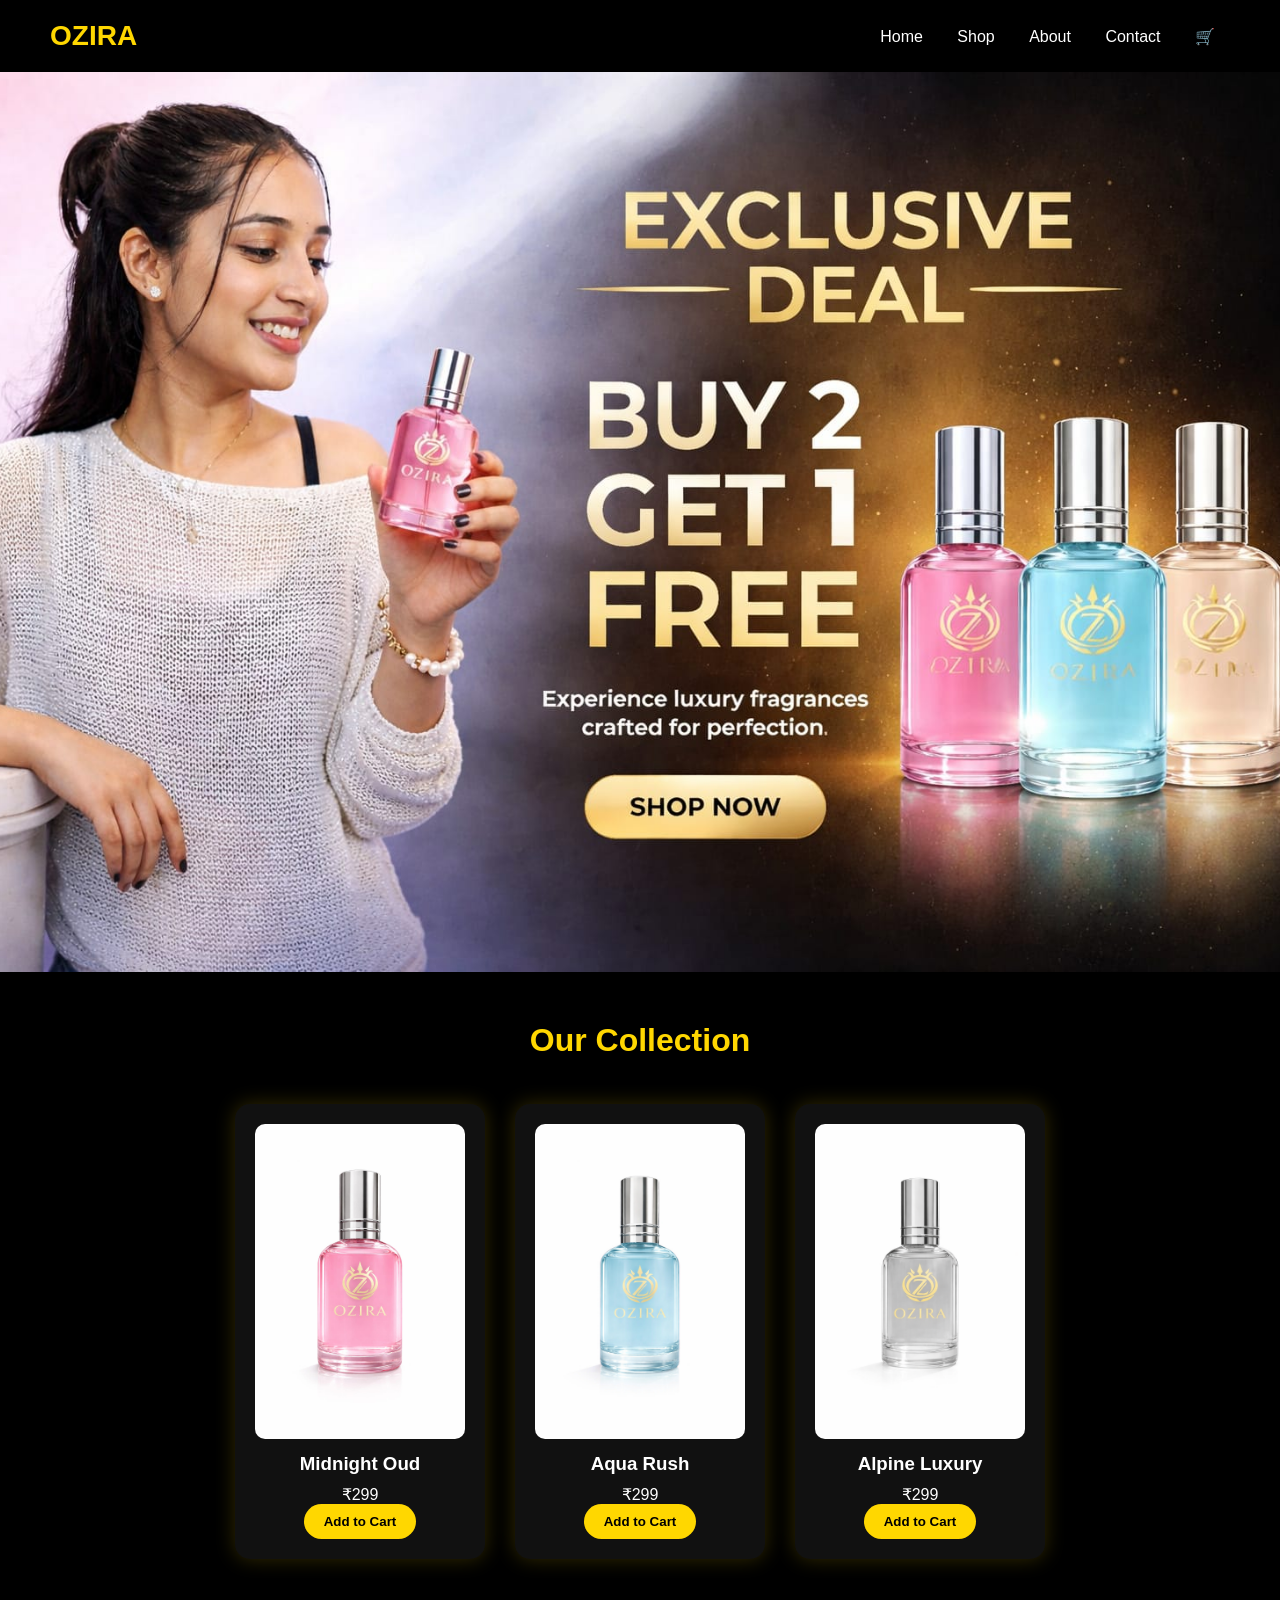
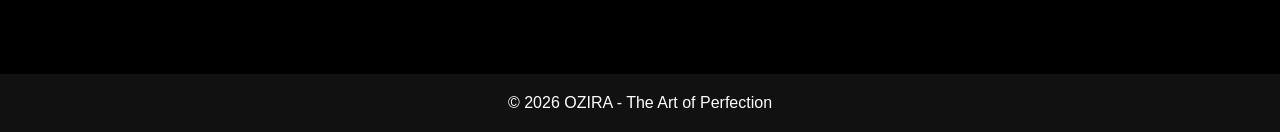
==== index.html @ 5146cfa7 "Update index.html" ====
<!DOCTYPE html><html lang="en">
<head>
<meta charset="UTF-8">
<meta name="viewport" content="width=device-width, initial-scale=1.0">
<title>Ozira - The Art of Perfection</title><style>
*{
  margin:0;
  padding:0;
  box-sizing:border-box;
  font-family: Arial, sans-serif;
}

body{
  background:black;
  color:white;
}

/* NAVBAR */
.nav{
  display:flex;
  justify-content:space-between;
  align-items:center;
  padding:20px 50px;
}

.logo{
  font-size:28px;
  font-weight:bold;
  color:gold;
}

.menu a{
  margin:0 15px;
  text-decoration:none;
  color:white;
}

/* HERO (BANNER IMAGE) */
.hero{
  height:100vh;
  width:100%;
  background:url('hero.jpeg') no-repeat center center/cover;
}

/* PRODUCTS */
.products{
  padding:50px;
  text-align:center;
}

.products h1{
  margin-bottom:30px;
  color:gold;
}

.card{
  background:#111;
  padding:20px;
  border-radius:15px;
  margin:15px;
  display:inline-block;
  width:250px;
  box-shadow:0 0 20px rgba(255,215,0,0.2);
}

.card img{
  width:100%;
  border-radius:10px;
}

.card h3{
  margin:10px 0;
}

.btn{
  background:gold;
  padding:10px 20px;
  border:none;
  border-radius:20px;
  cursor:pointer;
  font-weight:bold;
}

/* FOOTER */
.footer{
  text-align:center;
  padding:20px;
  background:#111;
  margin-top:50px;
}
</style><script>
let cart = JSON.parse(localStorage.getItem("cart")) || [];

function addToCart(name, price){
  cart.push({name, price});
  localStorage.setItem("cart", JSON.stringify(cart));
  alert(name + " added to cart");
}
</script></head><body><!-- NAVBAR --><div class="nav">
  <div class="logo">OZIRA</div>
  <div class="menu">
    <a href="#">Home</a>
    <a href="#">Shop</a>
    <a href="#">About</a>
    <a href="#">Contact</a>
    <a href="cart.html">🛒</a>
  </div>
</div><!-- HERO --><section class="hero"></section><!-- PRODUCTS --><div class="products"><h1>Our Collection</h1><div class="card">
  <img src="pink.jpeg">
  <h3>Midnight Oud</h3>
  <p>₹299</p>
  <button class="btn" onclick="addToCart('Midnight Oud',299)">Add to Cart</button>
</div><div class="card">
  <img src="blue.png">
  <h3>Aqua Rush</h3>
  <p>₹299</p>
  <button class="btn" onclick="addToCart('Aqua Rush',299)">Add to Cart</button>
</div><div class="card">
  <img src="clear.png">
  <h3>Alpine Luxury</h3>
  <p>₹299</p>
  <button class="btn" onclick="addToCart('Alpine Luxury',299)">Add to Cart</button>
</div></div><!-- FOOTER --><div class="footer">
  <p>© 2026 OZIRA - The Art of Perfection</p>
</div></body>
</html>
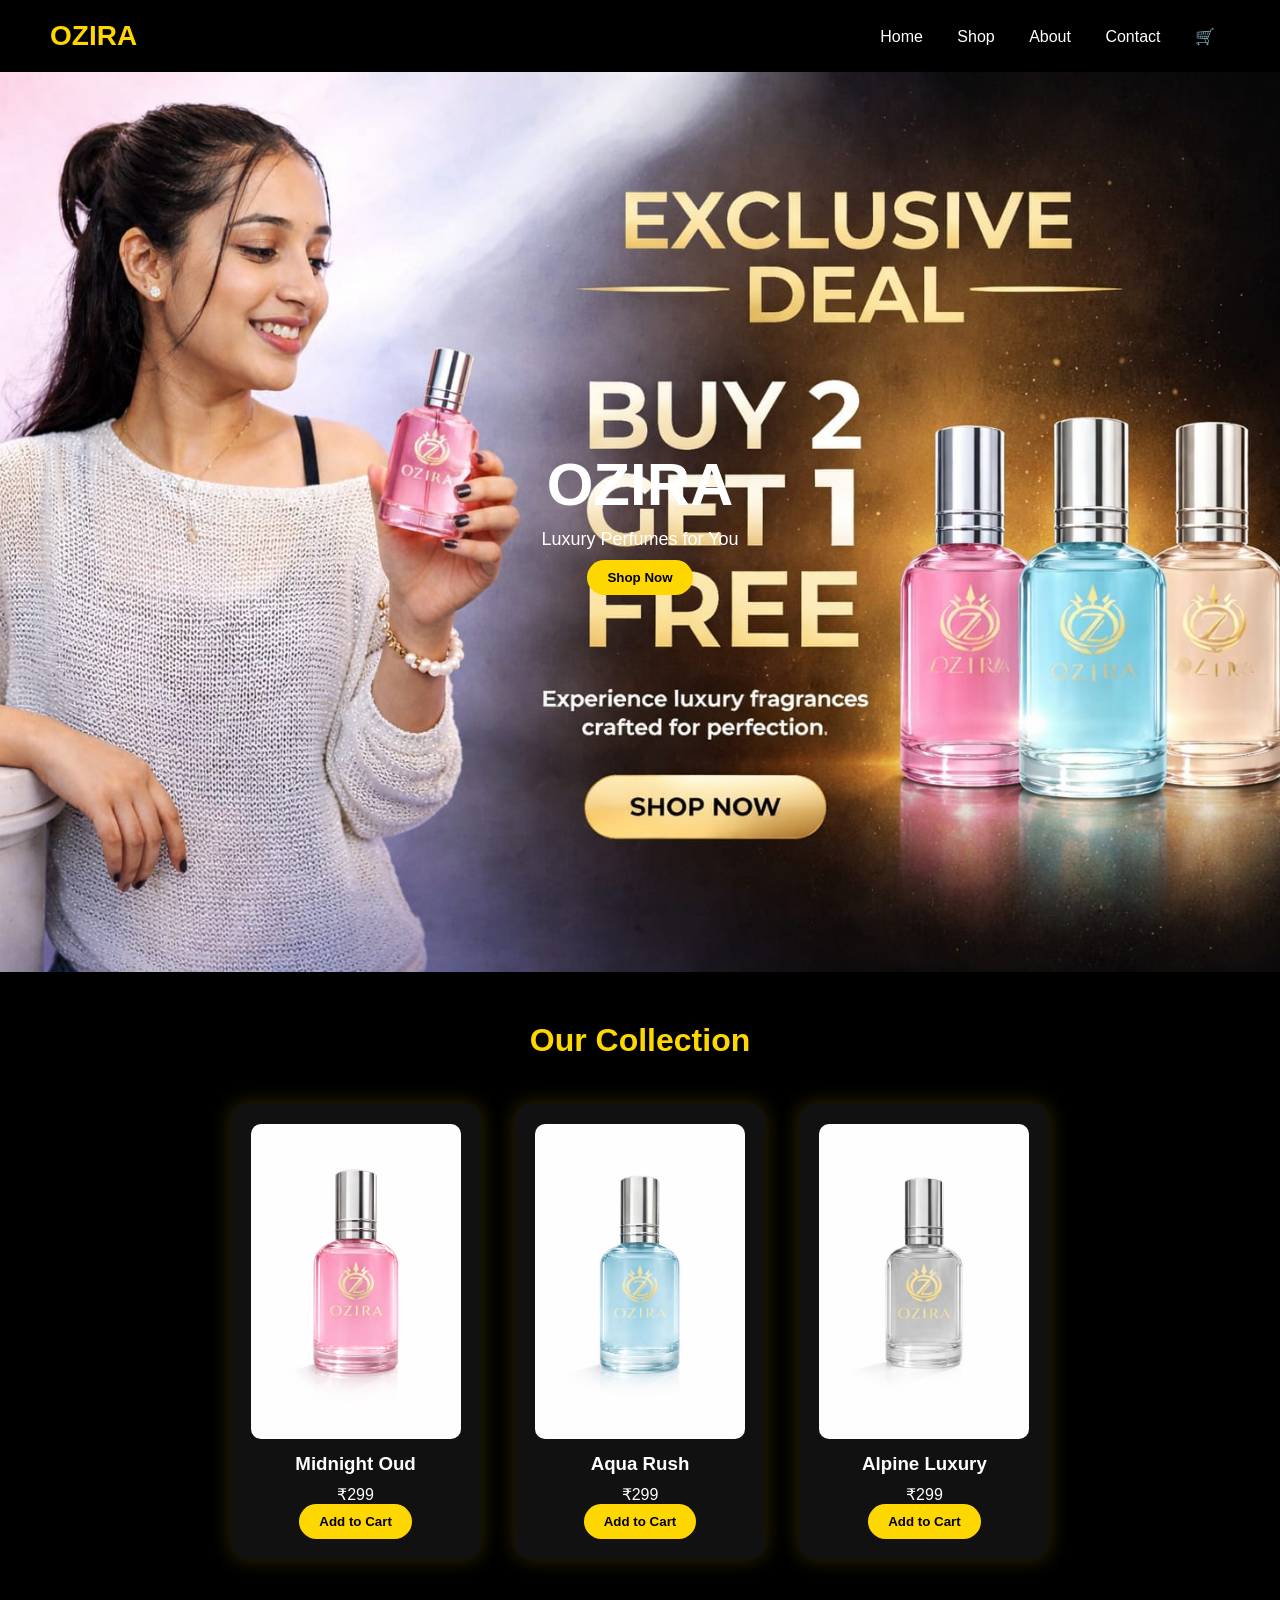
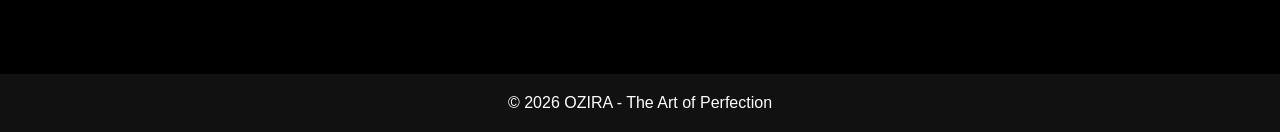
==== commit e50a4100: "Update index.html" ====
--- a/index.html
+++ b/index.html
@@ -1,8 +1,11 @@
-<!DOCTYPE html><html lang="en">
+<!DOCTYPE html>
+<html lang="en">
 <head>
 <meta charset="UTF-8">
 <meta name="viewport" content="width=device-width, initial-scale=1.0">
-<title>Ozira - The Art of Perfection</title><style>
+<title>OZIRA - The Art of Perfection</title>
+
+<style>
 *{
   margin:0;
   padding:0;
@@ -35,11 +38,35 @@
   color:white;
 }
 
-/* HERO (BANNER IMAGE) */
+/* HERO */
 .hero{
   height:100vh;
   width:100%;
-  background:url('hero.jpeg') no-repeat center center/cover;
+  background-image:url('hero.jpeg'); /* IMPORTANT */
+  background-size:cover;
+  background-position:center;
+  display:flex;
+  justify-content:center;
+  align-items:center;
+  text-align:center;
+}
+
+.hero-text h1{
+  font-size:60px;
+}
+
+.hero-text p{
+  margin:10px 0;
+  font-size:18px;
+}
+
+.btn{
+  background:gold;
+  padding:10px 20px;
+  border:none;
+  border-radius:20px;
+  cursor:pointer;
+  font-weight:bold;
 }
 
 /* PRODUCTS */
@@ -72,15 +99,6 @@
   margin:10px 0;
 }
 
-.btn{
-  background:gold;
-  padding:10px 20px;
-  border:none;
-  border-radius:20px;
-  cursor:pointer;
-  font-weight:bold;
-}
-
 /* FOOTER */
 .footer{
   text-align:center;
@@ -88,7 +106,9 @@
   background:#111;
   margin-top:50px;
 }
-</style><script>
+</style>
+
+<script>
 let cart = JSON.parse(localStorage.getItem("cart")) || [];
 
 function addToCart(name, price){
@@ -96,7 +116,14 @@
   localStorage.setItem("cart", JSON.stringify(cart));
   alert(name + " added to cart");
 }
-</script></head><body><!-- NAVBAR --><div class="nav">
+</script>
+
+</head>
+
+<body>
+
+<!-- NAVBAR -->
+<div class="nav">
   <div class="logo">OZIRA</div>
   <div class="menu">
     <a href="#">Home</a>
@@ -105,22 +132,48 @@
     <a href="#">Contact</a>
     <a href="cart.html">🛒</a>
   </div>
-</div><!-- HERO --><section class="hero"></section><!-- PRODUCTS --><div class="products"><h1>Our Collection</h1><div class="card">
-  <img src="pink.jpeg">
-  <h3>Midnight Oud</h3>
-  <p>₹299</p>
-  <button class="btn" onclick="addToCart('Midnight Oud',299)">Add to Cart</button>
-</div><div class="card">
-  <img src="blue.png">
-  <h3>Aqua Rush</h3>
-  <p>₹299</p>
-  <button class="btn" onclick="addToCart('Aqua Rush',299)">Add to Cart</button>
-</div><div class="card">
-  <img src="clear.png">
-  <h3>Alpine Luxury</h3>
-  <p>₹299</p>
-  <button class="btn" onclick="addToCart('Alpine Luxury',299)">Add to Cart</button>
-</div></div><!-- FOOTER --><div class="footer">
+</div>
+
+<!-- HERO -->
+<section class="hero">
+  <div class="hero-text">
+    <h1>OZIRA</h1>
+    <p>Luxury Perfumes for You</p>
+    <button class="btn">Shop Now</button>
+  </div>
+</section>
+
+<!-- PRODUCTS -->
+<div class="products">
+  <h1>Our Collection</h1>
+
+  <div class="card">
+    <img src="pink.jpeg">
+    <h3>Midnight Oud</h3>
+    <p>₹299</p>
+    <button class="btn" onclick="addToCart('Midnight Oud',299)">Add to Cart</button>
+  </div>
+
+  <div class="card">
+    <img src="blue.png">
+    <h3>Aqua Rush</h3>
+    <p>₹299</p>
+    <button class="btn" onclick="addToCart('Aqua Rush',299)">Add to Cart</button>
+  </div>
+
+  <div class="card">
+    <img src="clear.png">
+    <h3>Alpine Luxury</h3>
+    <p>₹299</p>
+    <button class="btn" onclick="addToCart('Alpine Luxury',299)">Add to Cart</button>
+  </div>
+
+</div>
+
+<!-- FOOTER -->
+<div class="footer">
   <p>© 2026 OZIRA - The Art of Perfection</p>
-</div></body>
+</div>
+
+</body>
 </html>
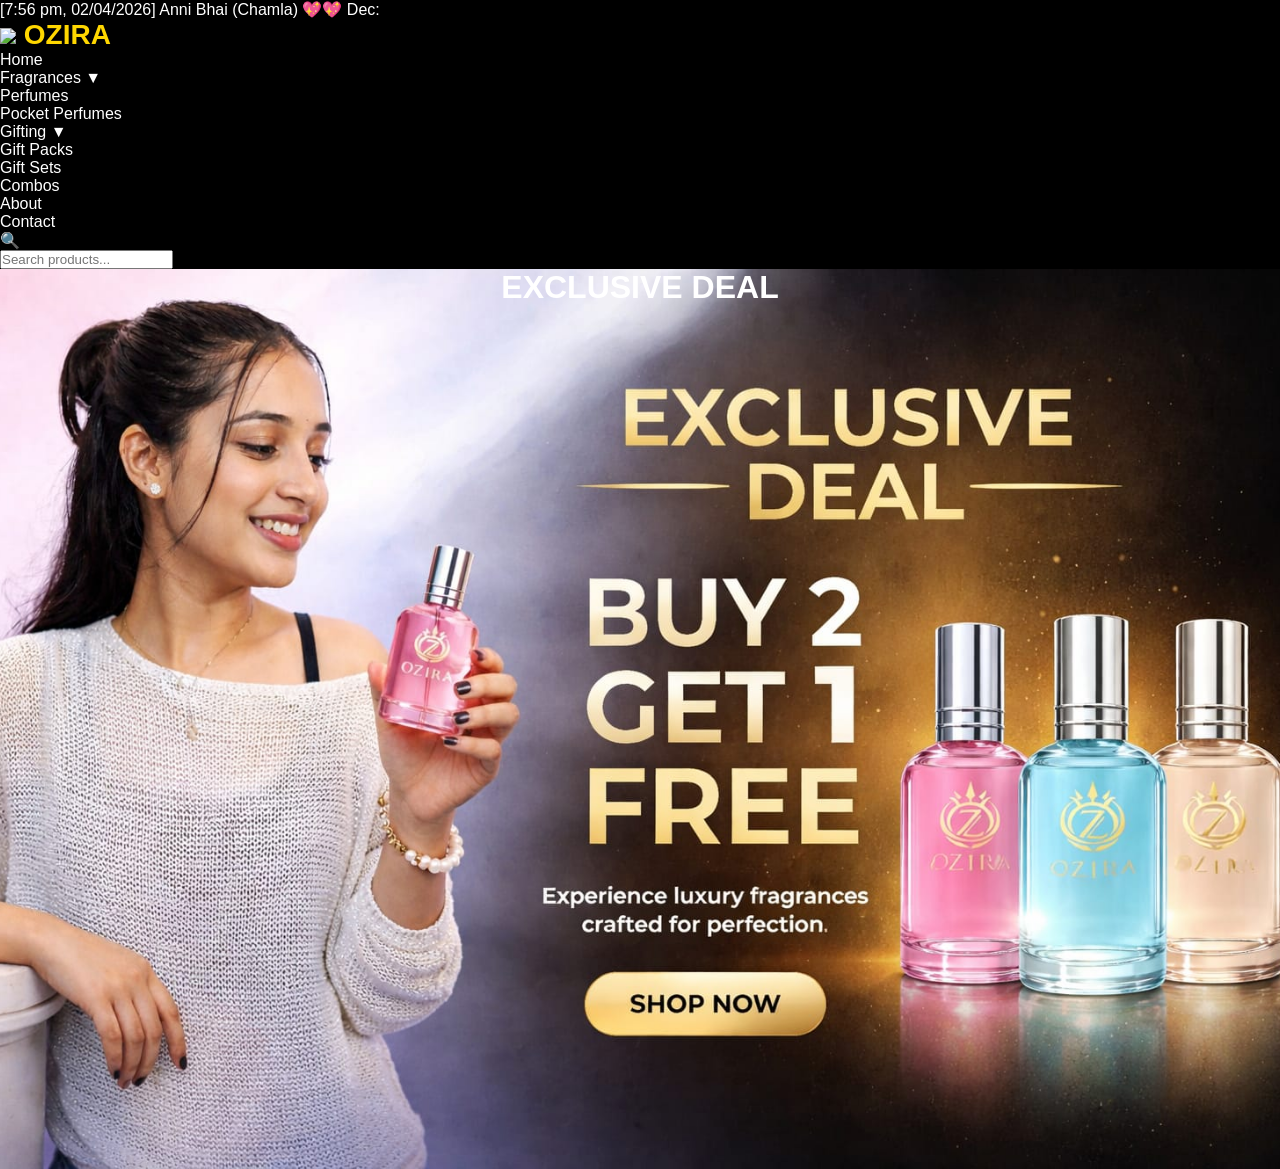
==== commit ba08600c: "Update index.html" ====
--- a/index.html
+++ b/index.html
@@ -1,4 +1,4 @@
-<!DOCTYPE html>
+[7:56 pm, 02/04/2026] Anni Bhai (Chamla) 💖💖 Dec: <!DOCTYPE html>
 <html lang="en">
 <head>
 <meta charset="UTF-8">
@@ -47,133 +47,198 @@
   background-position:center;
   display:flex;
   justify-content:center;
-  align-items:center;
+  al…
+[8:06 pm, 02/04/2026] Anni Bhai (Chamla) 💖💖 Dec: <!DOCTYPE html>
+<html lang="en">
+<head>
+<meta charset="UTF-8">
+<meta name="viewport" content="width=device-width, initial-scale=1.0">
+<title>OZIRA - Luxury Perfumes</title>
+
+<style>
+*{
+  margin:0;
+  padding:0;
+  box-sizing:border-box;
+  font-family: Arial, sans-serif;
+}
+
+body{
+  background:#0b0b0b;
+  color:white;
+}
+
+/* NAVBAR */
+.navbar{
+  display:flex;
+  justify-content:space-between;
+  align-items:center;
+  padding:20px 60px;
+  background:linear-gradient(to right,#0b0b0b,#1c2b2b);
+  position:sticky;
+  top:0;
+  z-index:1000;
+}
+
+/* LOGO */
+.logo{
+  display:flex;
+  align-items:center;
+  gap:10px;
+  font-size:26px;
+  font-weight:bold;
+  color:gold;
+}
+
+.logo img{
+  width:35px;
+}
+
+/* MENU */
+.menu{
+  display:flex;
+  gap:30px;
+  align-items:center;
+}
+
+.menu-item{
+  position:relative;
+  cursor:pointer;
+}
+
+/* DROPDOWN */
+.dropdown{
+  position:absolute;
+  top:30px;
+  left:0;
+  background:white;
+  color:black;
+  width:200px;
+  display:none;
+  border-radius:8px;
+  overflow:hidden;
+}
+
+.dropdown div{
+  padding:12px;
+  cursor:pointer;
+}
+
+.dropdown div:hover{
+  background:#eee;
+}
+
+.menu-item:hover .dropdown{
+  display:block;
+}
+
+/* SEARCH ICON */
+.search{
+  cursor:pointer;
+  font-size:20px;
+}
+
+/* SEARCH POPUP */
+.search-box{
+  position:fixed;
+  top:0;
+  left:0;
+  width:100%;
+  height:100%;
+  background:rgba(0,0,0,0.8);
+  display:none;
+  justify-content:center;
+  align-items:center;
+}
+
+.search-box input{
+  width:60%;
+  padding:15px;
+  font-size:18px;
+  border-radius:30px;
+  border:none;
+  outline:none;
+}
+
+/* HERO */
+.hero{
+  height:90vh;
+  background:url('hero.jpeg') no-repeat center/cover;
+  display:flex;
+  align-items:center;
+  justify-content:center;
   text-align:center;
 }
 
-.hero-text h1{
+.hero h1{
   font-size:60px;
-}
-
-.hero-text p{
-  margin:10px 0;
-  font-size:18px;
-}
-
-.btn{
-  background:gold;
-  padding:10px 20px;
-  border:none;
-  border-radius:20px;
-  cursor:pointer;
-  font-weight:bold;
-}
-
-/* PRODUCTS */
-.products{
-  padding:50px;
-  text-align:center;
-}
-
-.products h1{
-  margin-bottom:30px;
   color:gold;
 }
 
-.card{
-  background:#111;
-  padding:20px;
-  border-radius:15px;
-  margin:15px;
-  display:inline-block;
-  width:250px;
-  box-shadow:0 0 20px rgba(255,215,0,0.2);
-}
-
-.card img{
-  width:100%;
-  border-radius:10px;
-}
-
-.card h3{
-  margin:10px 0;
-}
-
-/* FOOTER */
-.footer{
-  text-align:center;
-  padding:20px;
-  background:#111;
-  margin-top:50px;
-}
 </style>
-
-<script>
-let cart = JSON.parse(localStorage.getItem("cart")) || [];
-
-function addToCart(name, price){
-  cart.push({name, price});
-  localStorage.setItem("cart", JSON.stringify(cart));
-  alert(name + " added to cart");
-}
-</script>
-
 </head>
 
 <body>
 
 <!-- NAVBAR -->
-<div class="nav">
-  <div class="logo">OZIRA</div>
+<div class="navbar">
+
+  <!-- LOGO -->
+  <div class="logo">
+    <img src="logo.png"> 
+    OZIRA
+  </div>
+
+  <!-- MENU -->
   <div class="menu">
-    <a href="#">Home</a>
-    <a href="#">Shop</a>
-    <a href="#">About</a>
-    <a href="#">Contact</a>
-    <a href="cart.html">🛒</a>
+
+    <div class="menu-item">Home</div>
+
+    <!-- FRAGRANCES -->
+    <div class="menu-item">Fragrances ▼
+      <div class="dropdown">
+        <div>Perfumes</div>
+        <div>Pocket Perfumes</div>
+      </div>
+    </div>
+
+    <!-- GIFTING -->
+    <div class="menu-item">Gifting ▼
+      <div class="dropdown">
+        <div>Gift Packs</div>
+        <div>Gift Sets</div>
+        <div>Combos</div>
+      </div>
+    </div>
+
+    <div class="menu-item">About</div>
+    <div class="menu-item">Contact</div>
+
+    <!-- SEARCH -->
+    <div class="search" onclick="openSearch()">🔍</div>
+
   </div>
 </div>
 
+<!-- SEARCH POPUP -->
+<div class="search-box" id="searchBox">
+  <input type="text" placeholder="Search products...">
+</div>
+
 <!-- HERO -->
-<section class="hero">
-  <div class="hero-text">
-    <h1>OZIRA</h1>
-    <p>Luxury Perfumes for You</p>
-    <button class="btn">Shop Now</button>
-  </div>
-</section>
-
-<!-- PRODUCTS -->
-<div class="products">
-  <h1>Our Collection</h1>
-
-  <div class="card">
-    <img src="pink.jpeg">
-    <h3>Midnight Oud</h3>
-    <p>₹299</p>
-    <button class="btn" onclick="addToCart('Midnight Oud',299)">Add to Cart</button>
-  </div>
-
-  <div class="card">
-    <img src="blue.png">
-    <h3>Aqua Rush</h3>
-    <p>₹299</p>
-    <button class="btn" onclick="addToCart('Aqua Rush',299)">Add to Cart</button>
-  </div>
-
-  <div class="card">
-    <img src="clear.png">
-    <h3>Alpine Luxury</h3>
-    <p>₹299</p>
-    <button class="btn" onclick="addToCart('Alpine Luxury',299)">Add to Cart</button>
-  </div>
-
+<div class="hero">
+  <h1>EXCLUSIVE DEAL</h1>
 </div>
 
-<!-- FOOTER -->
-<div class="footer">
-  <p>© 2026 OZIRA - The Art of Perfection</p>
-</div>
+<script>
+function openSearch(){
+  document.getElementById("searchBox").style.display="flex";
+}
+
+document.getElementById("searchBox").onclick = function(){
+  this.style.display="none";
+}
+</script>
 
 </body>
 </html>
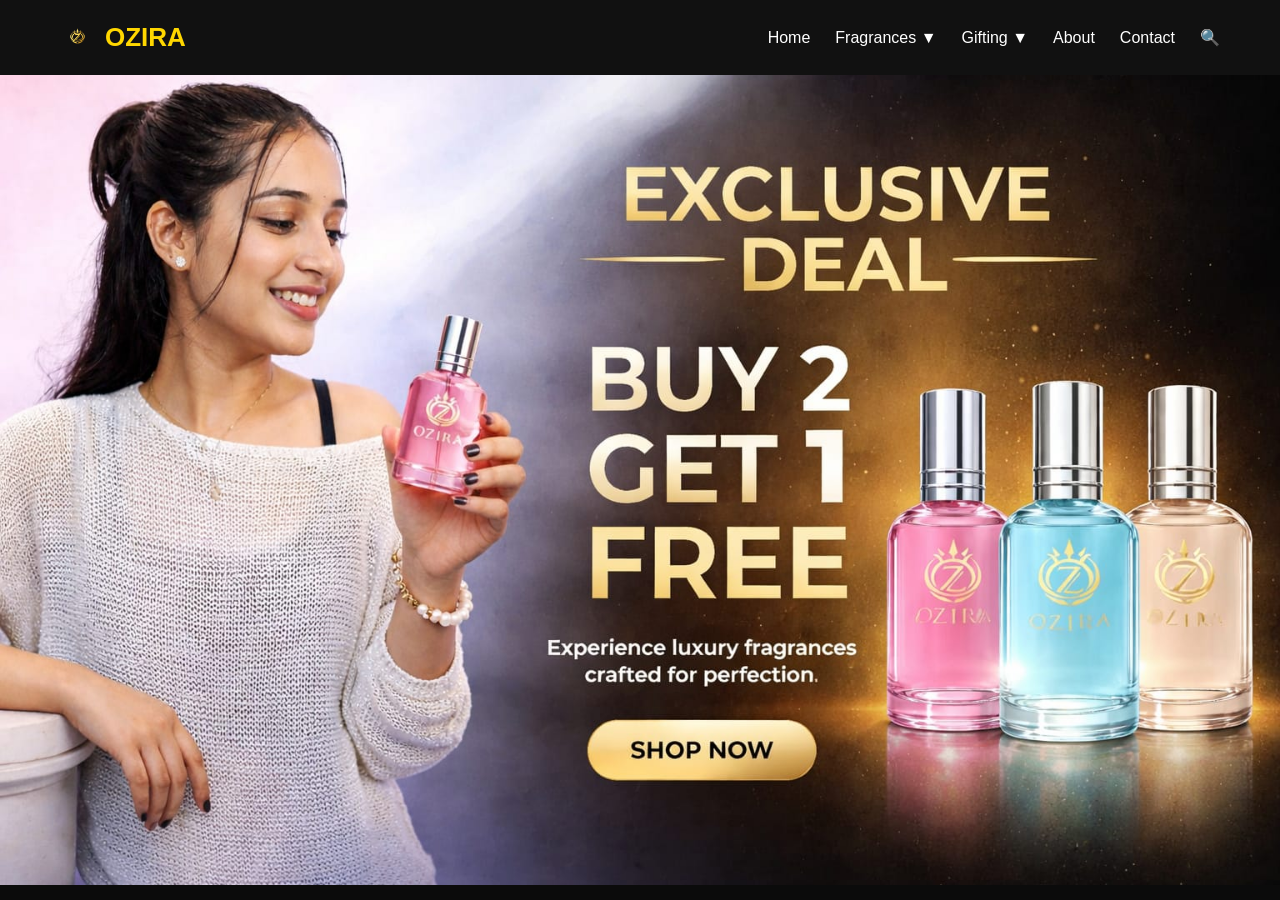
==== commit 01eed90c: "Refactor index.html for improved structure and style" ====
--- a/index.html
+++ b/index.html
@@ -1,66 +1,16 @@
-[7:56 pm, 02/04/2026] Anni Bhai (Chamla) 💖💖 Dec: <!DOCTYPE html>
+<!DOCTYPE html>
 <html lang="en">
 <head>
 <meta charset="UTF-8">
 <meta name="viewport" content="width=device-width, initial-scale=1.0">
-<title>OZIRA - The Art of Perfection</title>
+<title>OZIRA</title>
 
 <style>
 *{
   margin:0;
   padding:0;
   box-sizing:border-box;
-  font-family: Arial, sans-serif;
-}
-
-body{
-  background:black;
-  color:white;
-}
-
-/* NAVBAR */
-.nav{
-  display:flex;
-  justify-content:space-between;
-  align-items:center;
-  padding:20px 50px;
-}
-
-.logo{
-  font-size:28px;
-  font-weight:bold;
-  color:gold;
-}
-
-.menu a{
-  margin:0 15px;
-  text-decoration:none;
-  color:white;
-}
-
-/* HERO */
-.hero{
-  height:100vh;
-  width:100%;
-  background-image:url('hero.jpeg'); /* IMPORTANT */
-  background-size:cover;
-  background-position:center;
-  display:flex;
-  justify-content:center;
-  al…
-[8:06 pm, 02/04/2026] Anni Bhai (Chamla) 💖💖 Dec: <!DOCTYPE html>
-<html lang="en">
-<head>
-<meta charset="UTF-8">
-<meta name="viewport" content="width=device-width, initial-scale=1.0">
-<title>OZIRA - Luxury Perfumes</title>
-
-<style>
-*{
-  margin:0;
-  padding:0;
-  box-sizing:border-box;
-  font-family: Arial, sans-serif;
+  font-family: Arial;
 }
 
 body{
@@ -74,10 +24,7 @@
   justify-content:space-between;
   align-items:center;
   padding:20px 60px;
-  background:linear-gradient(to right,#0b0b0b,#1c2b2b);
-  position:sticky;
-  top:0;
-  z-index:1000;
+  background:#111;
 }
 
 /* LOGO */
@@ -85,9 +32,9 @@
   display:flex;
   align-items:center;
   gap:10px;
+  color:gold;
   font-size:26px;
   font-weight:bold;
-  color:gold;
 }
 
 .logo img{
@@ -97,7 +44,7 @@
 /* MENU */
 .menu{
   display:flex;
-  gap:30px;
+  gap:25px;
   align-items:center;
 }
 
@@ -115,13 +62,10 @@
   color:black;
   width:200px;
   display:none;
-  border-radius:8px;
-  overflow:hidden;
 }
 
 .dropdown div{
   padding:12px;
-  cursor:pointer;
 }
 
 .dropdown div:hover{
@@ -132,19 +76,18 @@
   display:block;
 }
 
-/* SEARCH ICON */
+/* SEARCH */
 .search{
   cursor:pointer;
-  font-size:20px;
 }
 
 /* SEARCH POPUP */
 .search-box{
   position:fixed;
+  width:100%;
+  height:100%;
   top:0;
   left:0;
-  width:100%;
-  height:100%;
   background:rgba(0,0,0,0.8);
   display:none;
   justify-content:center;
@@ -157,25 +100,15 @@
   font-size:18px;
   border-radius:30px;
   border:none;
-  outline:none;
 }
 
 /* HERO */
 .hero{
   height:90vh;
   background:url('hero.jpeg') no-repeat center/cover;
-  display:flex;
-  align-items:center;
-  justify-content:center;
-  text-align:center;
 }
+</style>
 
-.hero h1{
-  font-size:60px;
-  color:gold;
-}
-
-</style>
 </head>
 
 <body>
@@ -185,7 +118,7 @@
 
   <!-- LOGO -->
   <div class="logo">
-    <img src="logo.png"> 
+    <img src="logo.png">
     OZIRA
   </div>
 
@@ -194,7 +127,7 @@
 
     <div class="menu-item">Home</div>
 
-    <!-- FRAGRANCES -->
+    <!-- FRAGRANCE -->
     <div class="menu-item">Fragrances ▼
       <div class="dropdown">
         <div>Perfumes</div>
@@ -202,7 +135,7 @@
       </div>
     </div>
 
-    <!-- GIFTING -->
+    <!-- GIFT -->
     <div class="menu-item">Gifting ▼
       <div class="dropdown">
         <div>Gift Packs</div>
@@ -214,28 +147,25 @@
     <div class="menu-item">About</div>
     <div class="menu-item">Contact</div>
 
-    <!-- SEARCH -->
     <div class="search" onclick="openSearch()">🔍</div>
 
   </div>
 </div>
 
-<!-- SEARCH POPUP -->
+<!-- SEARCH BOX -->
 <div class="search-box" id="searchBox">
   <input type="text" placeholder="Search products...">
 </div>
 
 <!-- HERO -->
-<div class="hero">
-  <h1>EXCLUSIVE DEAL</h1>
-</div>
+<div class="hero"></div>
 
 <script>
 function openSearch(){
   document.getElementById("searchBox").style.display="flex";
 }
 
-document.getElementById("searchBox").onclick = function(){
+document.getElementById("searchBox").onclick=function(){
   this.style.display="none";
 }
 </script>
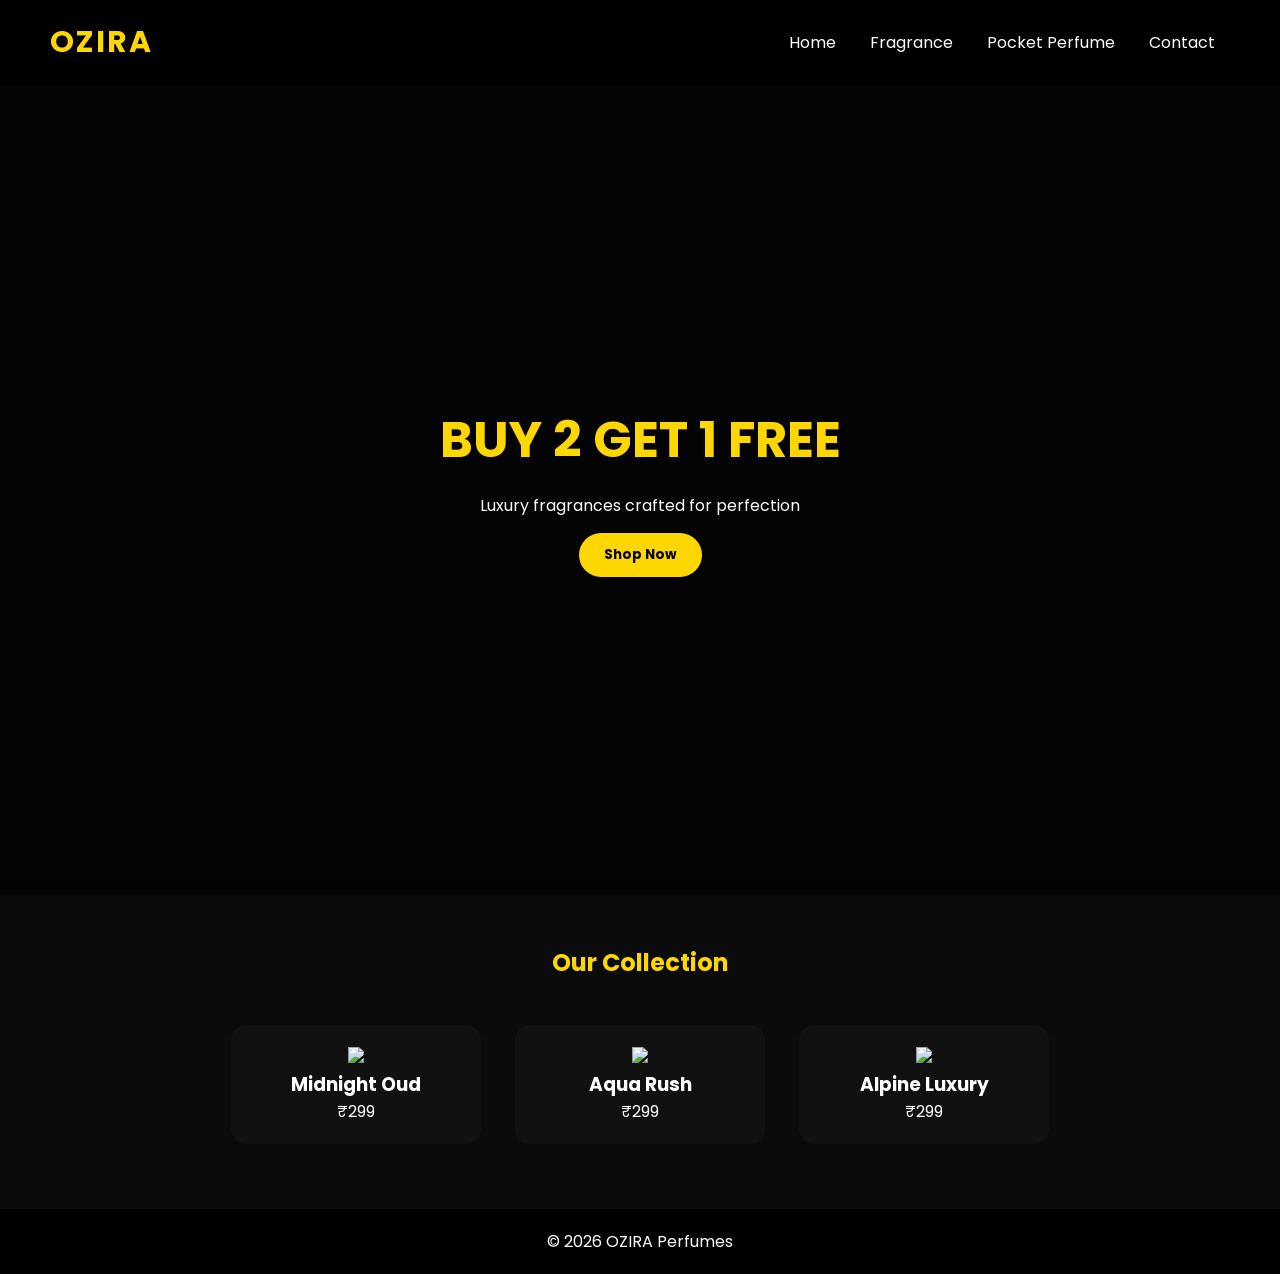
==== commit 705b98d3: "Update index.html" ====
--- a/index.html
+++ b/index.html
@@ -3,172 +3,141 @@
 <head>
 <meta charset="UTF-8">
 <meta name="viewport" content="width=device-width, initial-scale=1.0">
-<title>OZIRA</title>
+<title>OZIRA - Luxury Perfumes</title>
+
+<link href="https://fonts.googleapis.com/css2?family=Poppins:wght@300;500;700&display=swap" rel="stylesheet">
 
 <style>
-*{
-  margin:0;
-  padding:0;
-  box-sizing:border-box;
-  font-family: Arial;
+*{margin:0;padding:0;box-sizing:border-box;font-family:Poppins;}
+
+body{background:#0b0b0b;color:#fff;}
+
+.nav{
+  display:flex;
+  justify-content:space-between;
+  padding:20px 50px;
+  background:#000;
+  align-items:center;
 }
 
-body{
-  background:#0b0b0b;
-  color:white;
+.logo{
+  font-size:30px;
+  color:gold;
+  font-weight:bold;
+  letter-spacing:2px;
 }
 
-/* NAVBAR */
-.navbar{
-  display:flex;
-  justify-content:space-between;
-  align-items:center;
-  padding:20px 60px;
-  background:#111;
+.menu a{
+  margin:0 15px;
+  color:white;
+  text-decoration:none;
 }
 
-/* LOGO */
-.logo{
+.hero{
+  height:90vh;
+  background:linear-gradient(rgba(0,0,0,0.6),rgba(0,0,0,0.7)),
+  url('assets/images/banner-1.jpg') center/cover;
   display:flex;
   align-items:center;
-  gap:10px;
+  justify-content:center;
+  text-align:center;
+}
+
+.hero h1{
+  font-size:50px;
   color:gold;
-  font-size:26px;
+}
+
+.hero p{
+  margin:15px 0;
+}
+
+.btn{
+  background:gold;
+  padding:12px 25px;
+  border:none;
+  border-radius:30px;
+  cursor:pointer;
   font-weight:bold;
 }
 
-.logo img{
-  width:35px;
+.products{
+  padding:50px;
+  text-align:center;
 }
 
-/* MENU */
-.menu{
-  display:flex;
-  gap:25px;
-  align-items:center;
+.products h2{
+  color:gold;
+  margin-bottom:30px;
 }
 
-.menu-item{
-  position:relative;
-  cursor:pointer;
+.card{
+  display:inline-block;
+  width:250px;
+  margin:15px;
+  background:#111;
+  padding:20px;
+  border-radius:15px;
 }
 
-/* DROPDOWN */
-.dropdown{
-  position:absolute;
-  top:30px;
-  left:0;
-  background:white;
-  color:black;
-  width:200px;
-  display:none;
+.card img{
+  width:100%;
 }
 
-.dropdown div{
-  padding:12px;
-}
-
-.dropdown div:hover{
-  background:#eee;
-}
-
-.menu-item:hover .dropdown{
-  display:block;
-}
-
-/* SEARCH */
-.search{
-  cursor:pointer;
-}
-
-/* SEARCH POPUP */
-.search-box{
-  position:fixed;
-  width:100%;
-  height:100%;
-  top:0;
-  left:0;
-  background:rgba(0,0,0,0.8);
-  display:none;
-  justify-content:center;
-  align-items:center;
-}
-
-.search-box input{
-  width:60%;
-  padding:15px;
-  font-size:18px;
-  border-radius:30px;
-  border:none;
-}
-
-/* HERO */
-.hero{
-  height:90vh;
-  background:url('hero.jpeg') no-repeat center/cover;
+.footer{
+  text-align:center;
+  padding:20px;
+  background:#000;
 }
 </style>
-
 </head>
 
 <body>
 
-<!-- NAVBAR -->
-<div class="navbar">
-
-  <!-- LOGO -->
-  <div class="logo">
-    <img src="logo.png">
-    OZIRA
-  </div>
-
-  <!-- MENU -->
+<div class="nav">
+  <div class="logo">OZIRA</div>
   <div class="menu">
-
-    <div class="menu-item">Home</div>
-
-    <!-- FRAGRANCE -->
-    <div class="menu-item">Fragrances ▼
-      <div class="dropdown">
-        <div>Perfumes</div>
-        <div>Pocket Perfumes</div>
-      </div>
-    </div>
-
-    <!-- GIFT -->
-    <div class="menu-item">Gifting ▼
-      <div class="dropdown">
-        <div>Gift Packs</div>
-        <div>Gift Sets</div>
-        <div>Combos</div>
-      </div>
-    </div>
-
-    <div class="menu-item">About</div>
-    <div class="menu-item">Contact</div>
-
-    <div class="search" onclick="openSearch()">🔍</div>
-
+    <a href="#">Home</a>
+    <a href="#">Fragrance</a>
+    <a href="#">Pocket Perfume</a>
+    <a href="#">Contact</a>
   </div>
 </div>
 
-<!-- SEARCH BOX -->
-<div class="search-box" id="searchBox">
-  <input type="text" placeholder="Search products...">
+<section class="hero">
+  <div>
+    <h1>BUY 2 GET 1 FREE</h1>
+    <p>Luxury fragrances crafted for perfection</p>
+    <button class="btn">Shop Now</button>
+  </div>
+</section>
+
+<section class="products">
+  <h2>Our Collection</h2>
+
+  <div class="card">
+    <img src="assets/images/pink.jpeg">
+    <h3>Midnight Oud</h3>
+    <p>₹299</p>
+  </div>
+
+  <div class="card">
+    <img src="assets/images/blue.png">
+    <h3>Aqua Rush</h3>
+    <p>₹299</p>
+  </div>
+
+  <div class="card">
+    <img src="assets/images/clear.png">
+    <h3>Alpine Luxury</h3>
+    <p>₹299</p>
+  </div>
+
+</section>
+
+<div class="footer">
+  <p>© 2026 OZIRA Perfumes</p>
 </div>
-
-<!-- HERO -->
-<div class="hero"></div>
-
-<script>
-function openSearch(){
-  document.getElementById("searchBox").style.display="flex";
-}
-
-document.getElementById("searchBox").onclick=function(){
-  this.style.display="none";
-}
-</script>
 
 </body>
 </html>
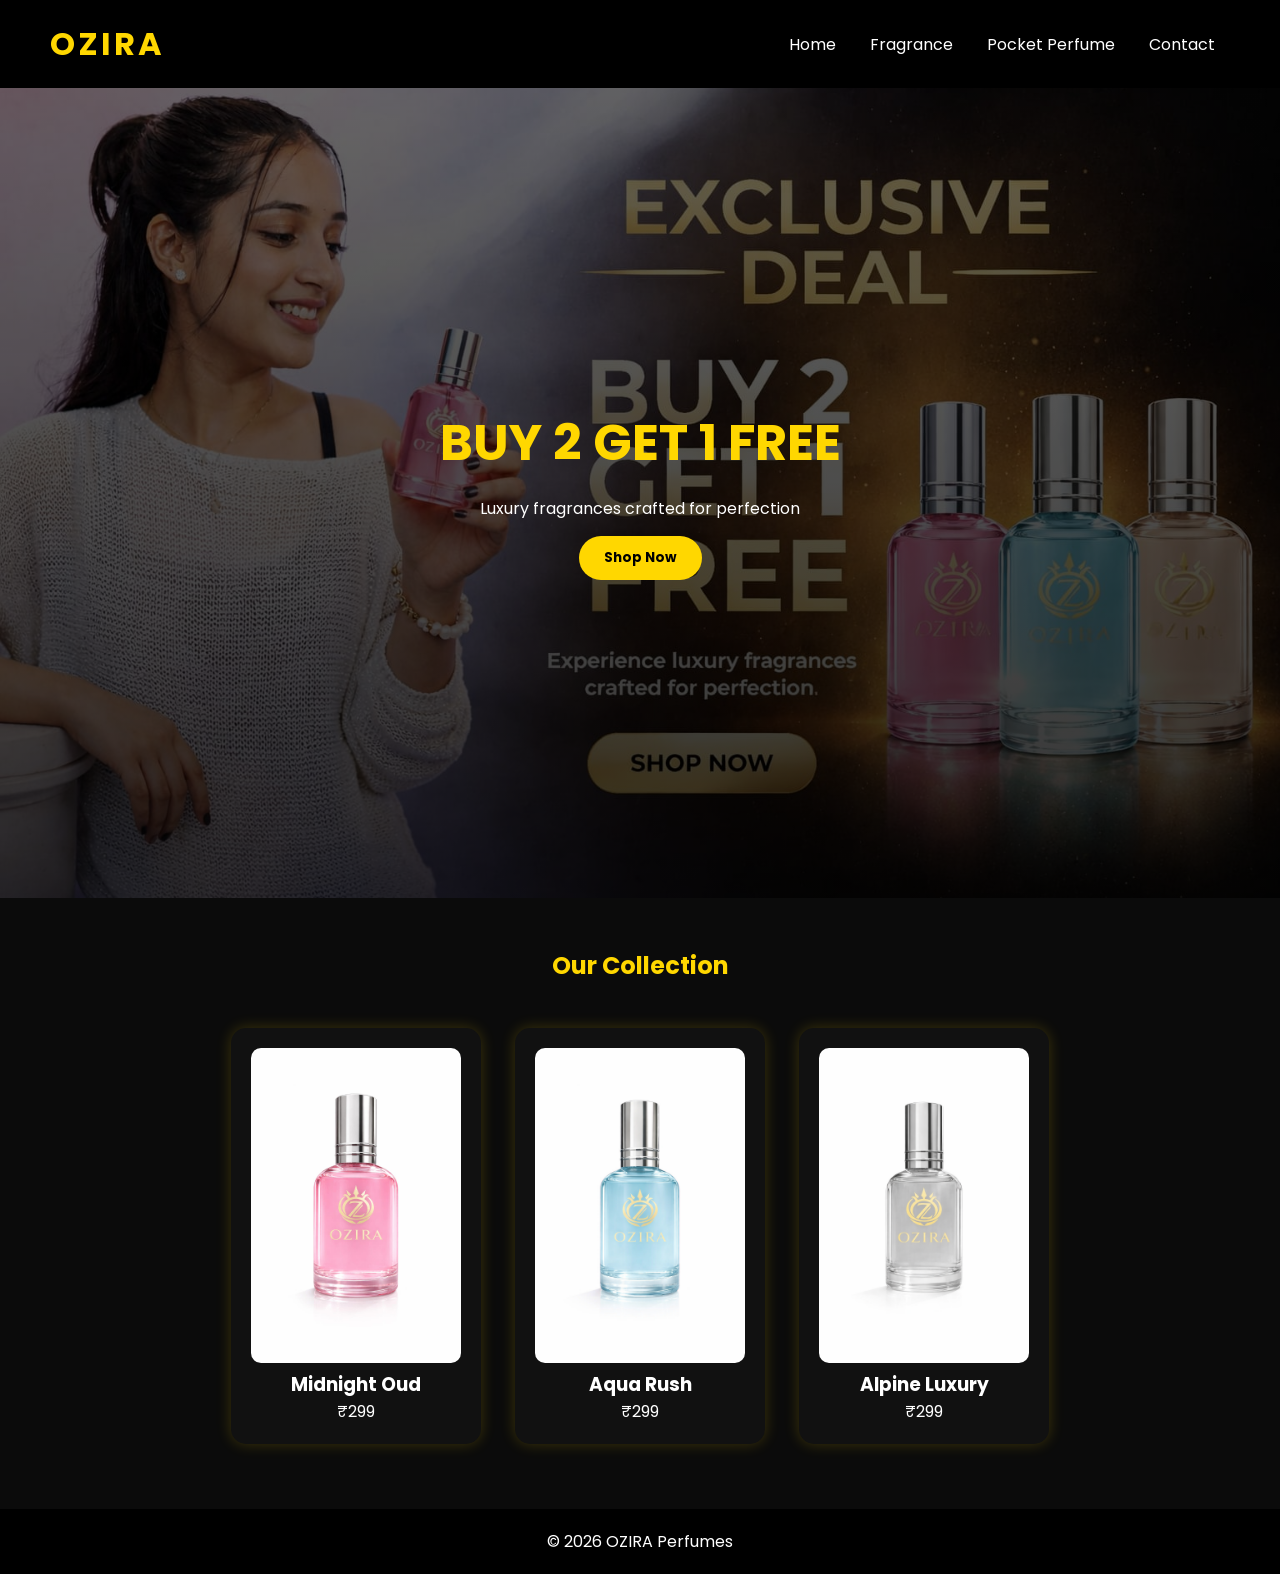
==== commit b7c436e6: "Update styles and image sources in index.html" ====
--- a/index.html
+++ b/index.html
@@ -21,10 +21,10 @@
 }
 
 .logo{
-  font-size:30px;
+  font-size:32px;
   color:gold;
   font-weight:bold;
-  letter-spacing:2px;
+  letter-spacing:3px;
 }
 
 .menu a{
@@ -35,8 +35,8 @@
 
 .hero{
   height:90vh;
-  background:linear-gradient(rgba(0,0,0,0.6),rgba(0,0,0,0.7)),
-  url('assets/images/banner-1.jpg') center/cover;
+  background:linear-gradient(rgba(0,0,0,0.6),rgba(0,0,0,0.8)),
+  url('hero.jpeg') center/cover;
   display:flex;
   align-items:center;
   justify-content:center;
@@ -78,10 +78,12 @@
   background:#111;
   padding:20px;
   border-radius:15px;
+  box-shadow:0 0 15px rgba(255,215,0,0.2);
 }
 
 .card img{
   width:100%;
+  border-radius:10px;
 }
 
 .footer{
@@ -94,6 +96,7 @@
 
 <body>
 
+<!-- NAVBAR -->
 <div class="nav">
   <div class="logo">OZIRA</div>
   <div class="menu">
@@ -104,6 +107,7 @@
   </div>
 </div>
 
+<!-- HERO -->
 <section class="hero">
   <div>
     <h1>BUY 2 GET 1 FREE</h1>
@@ -112,29 +116,31 @@
   </div>
 </section>
 
+<!-- PRODUCTS -->
 <section class="products">
   <h2>Our Collection</h2>
 
   <div class="card">
-    <img src="assets/images/pink.jpeg">
+    <img src="pink.jpeg">
     <h3>Midnight Oud</h3>
     <p>₹299</p>
   </div>
 
   <div class="card">
-    <img src="assets/images/blue.png">
+    <img src="blue.png">
     <h3>Aqua Rush</h3>
     <p>₹299</p>
   </div>
 
   <div class="card">
-    <img src="assets/images/clear.png">
+    <img src="clear.png">
     <h3>Alpine Luxury</h3>
     <p>₹299</p>
   </div>
 
 </section>
 
+<!-- FOOTER -->
 <div class="footer">
   <p>© 2026 OZIRA Perfumes</p>
 </div>
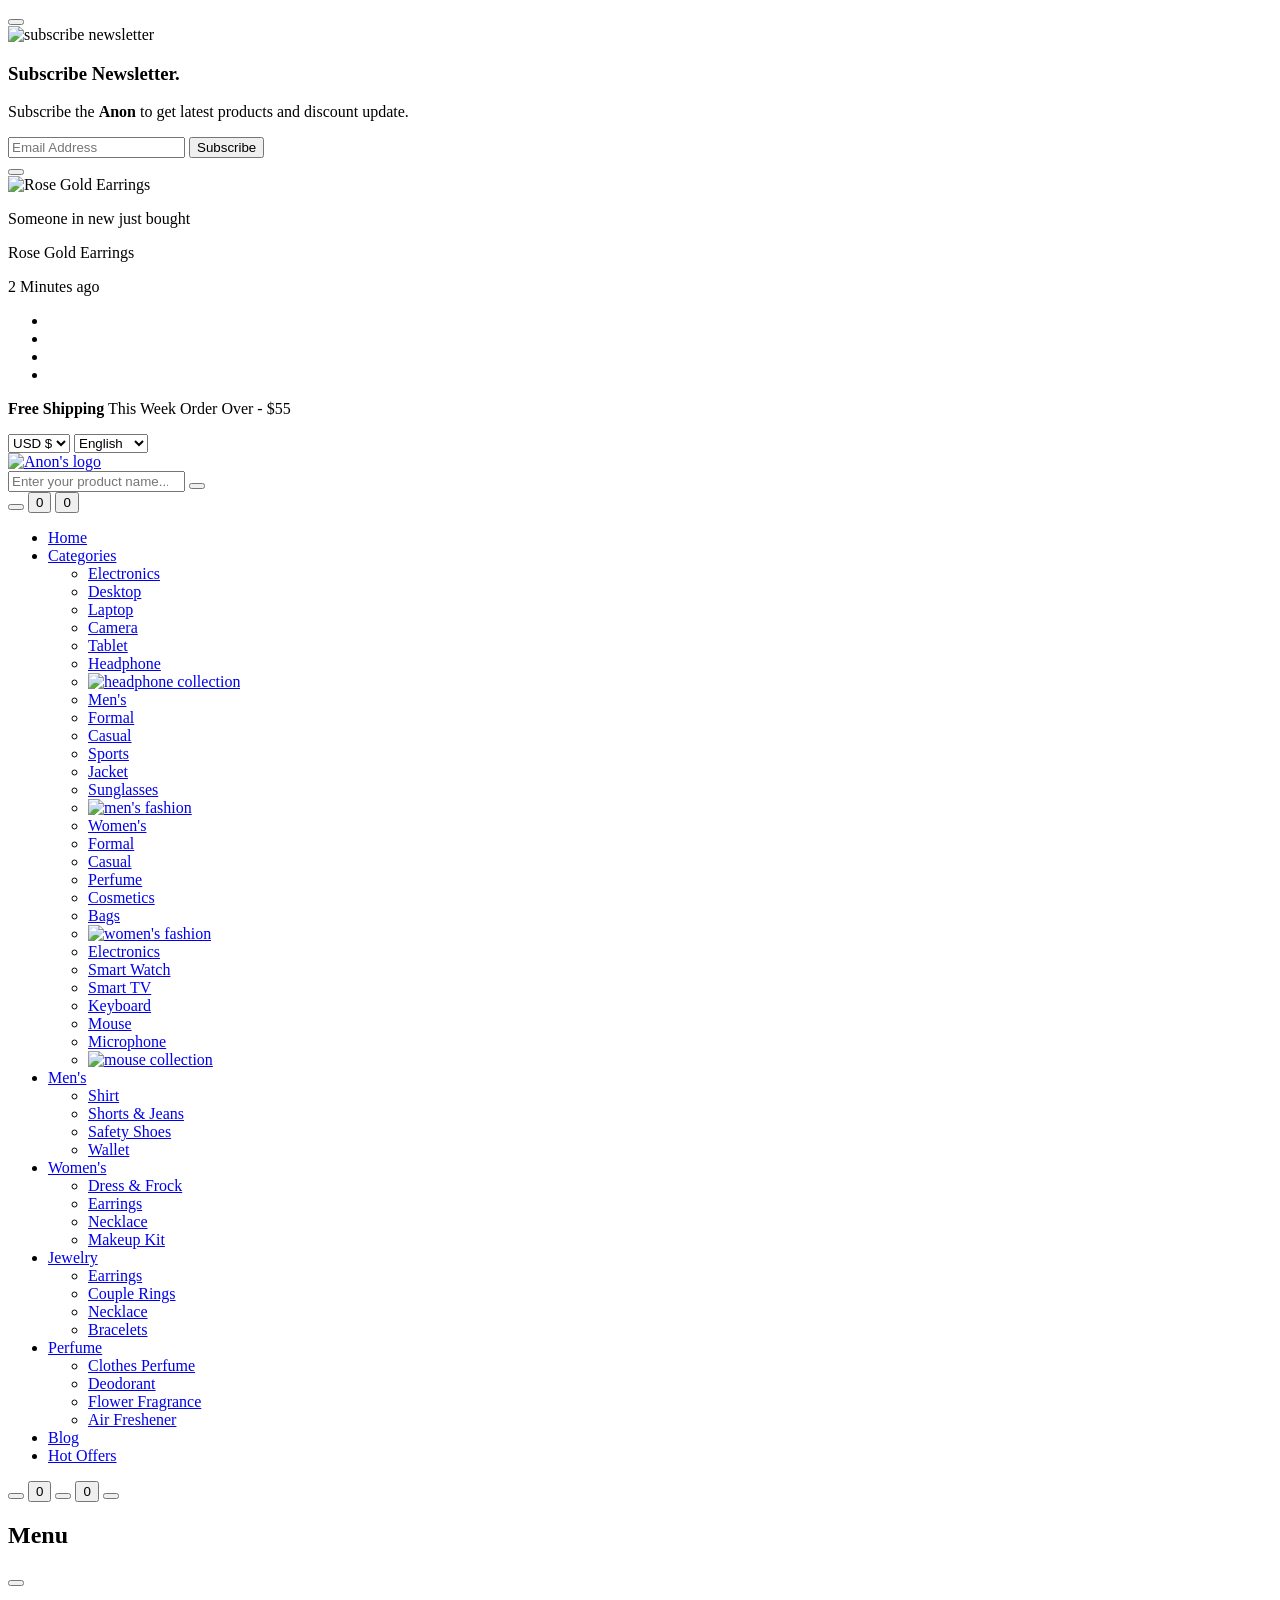
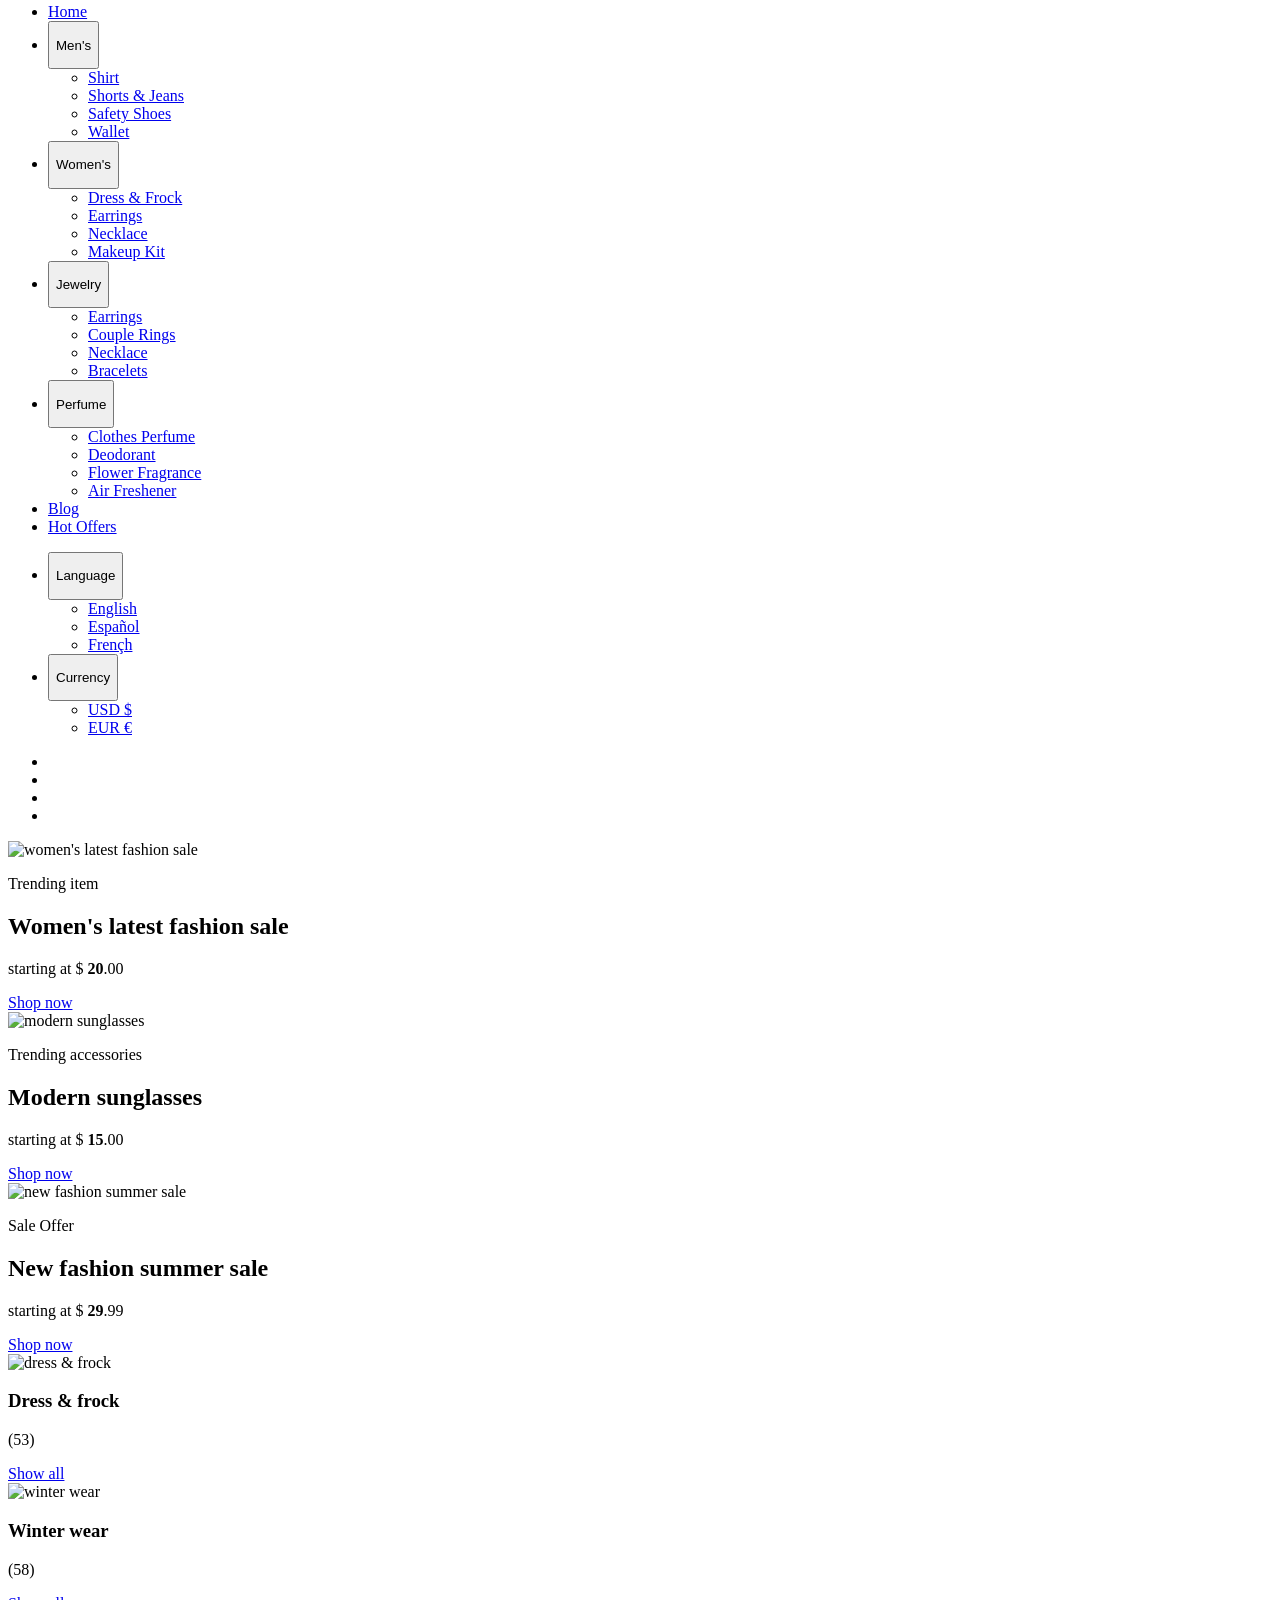
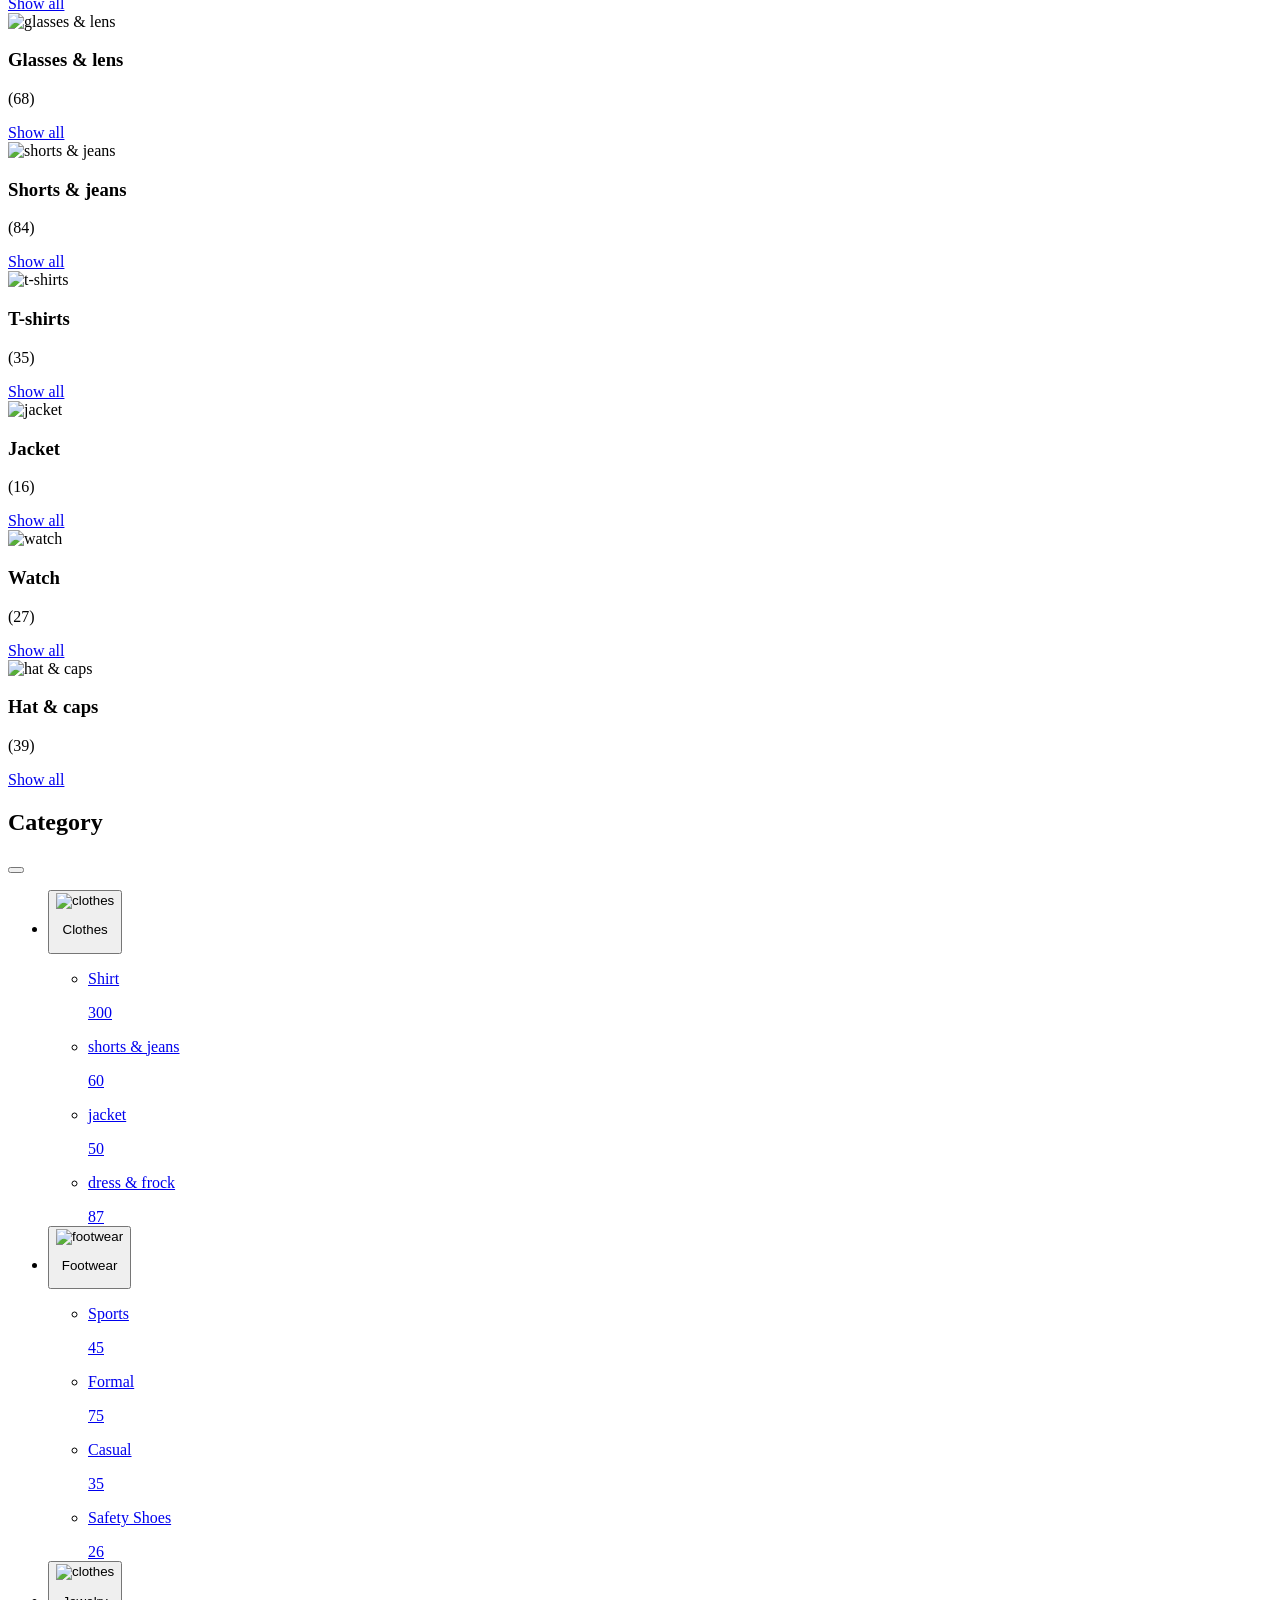
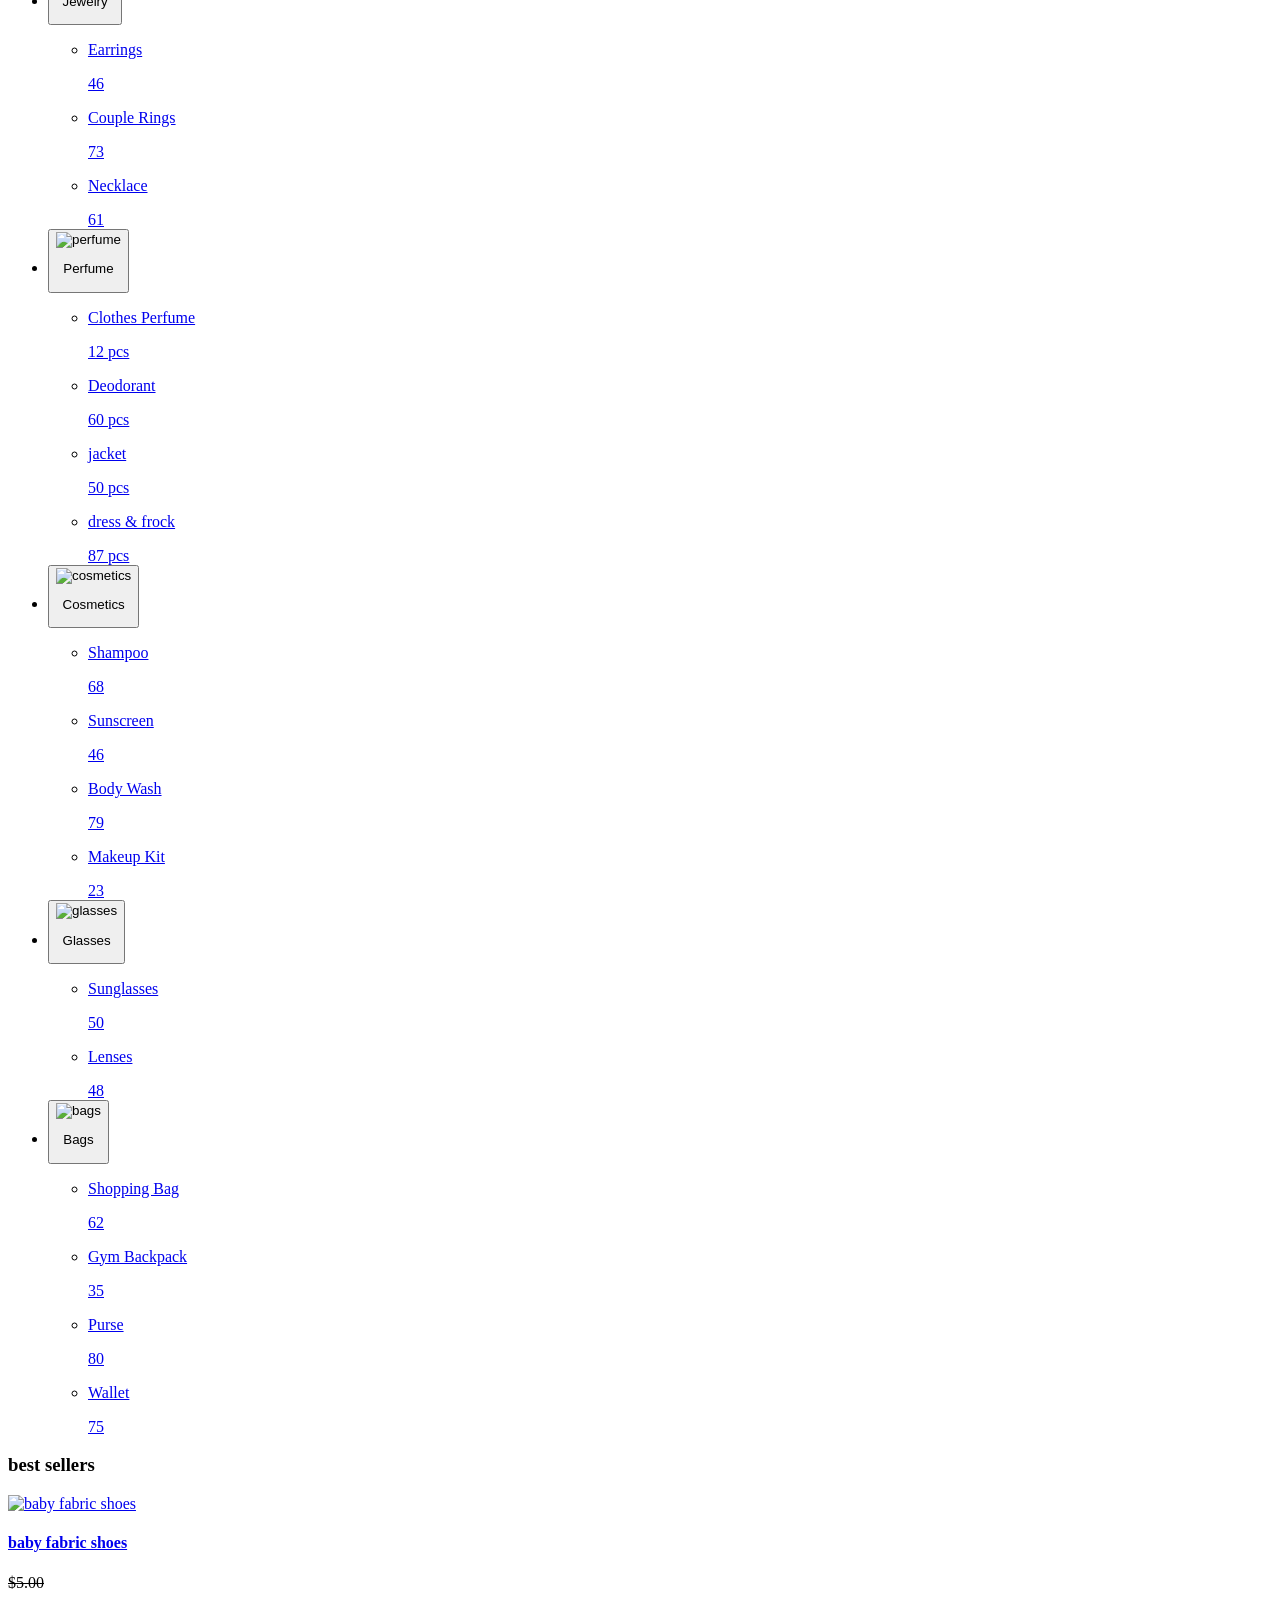
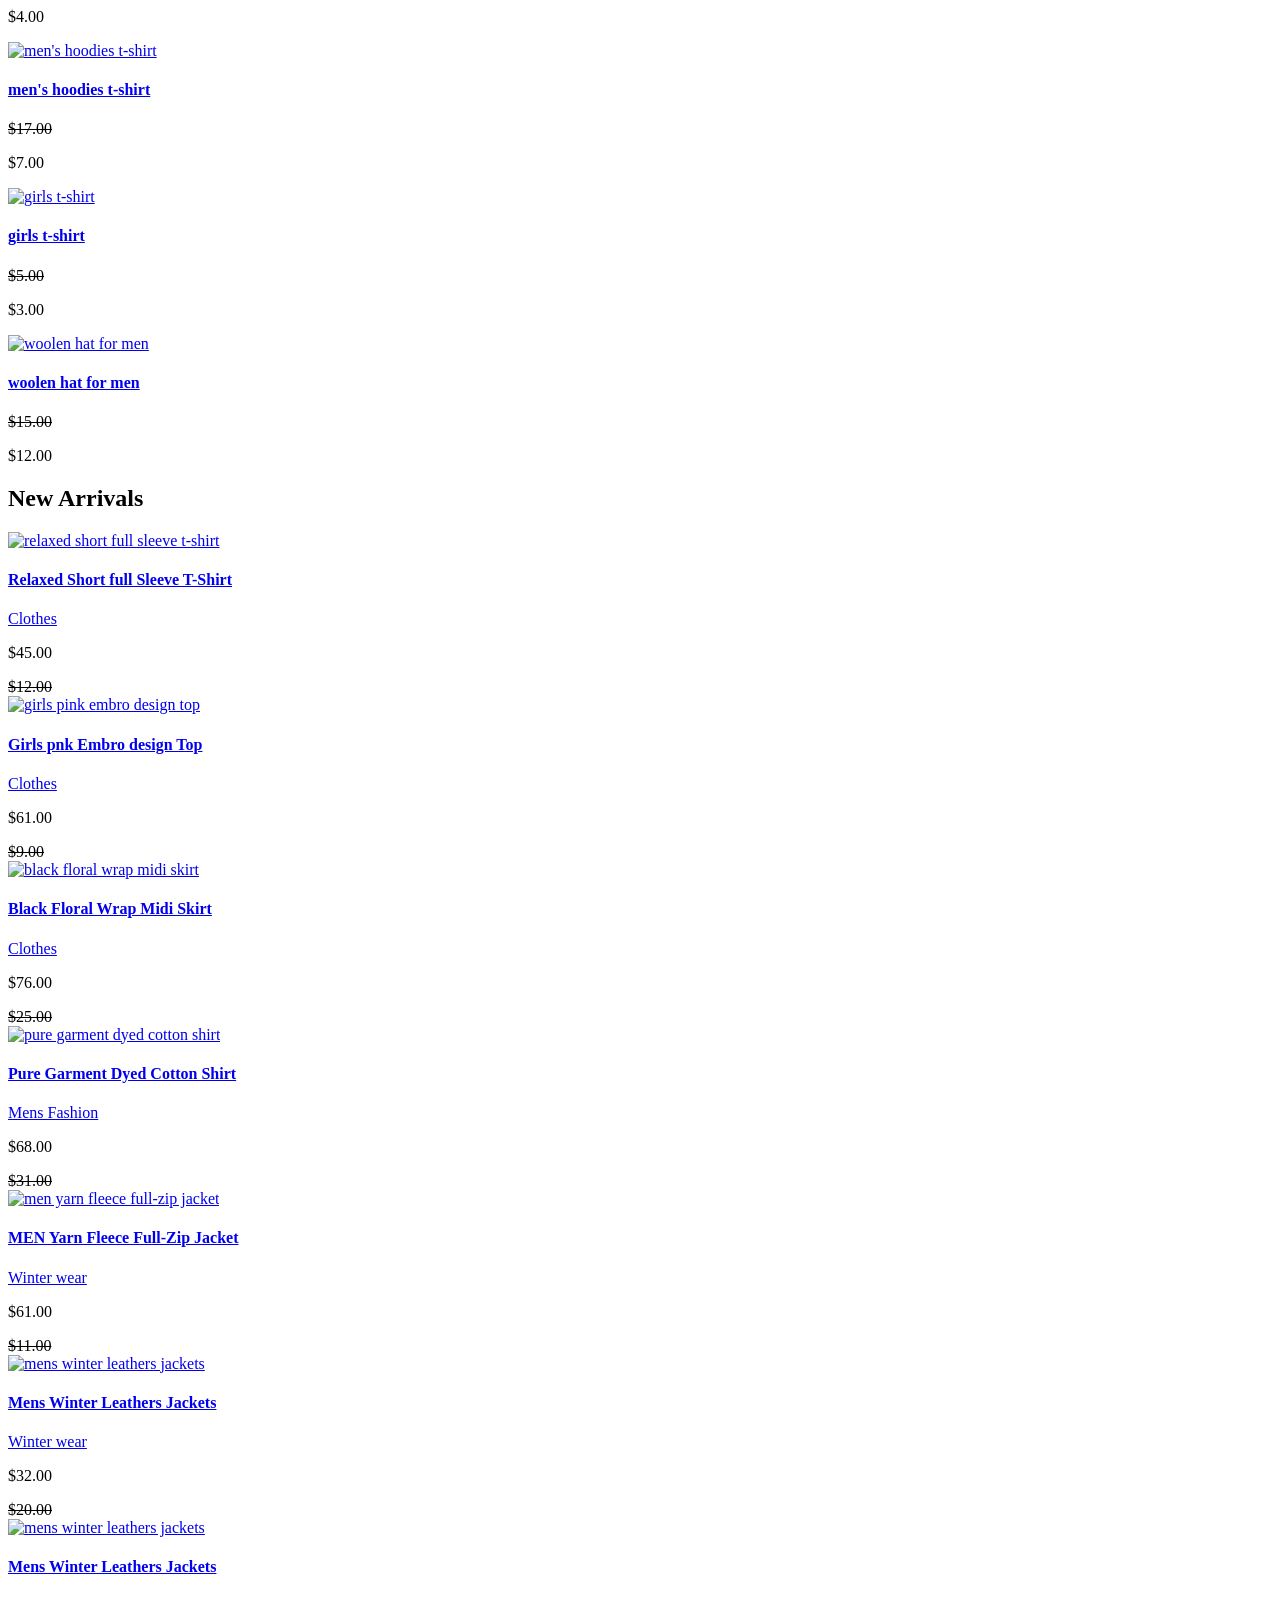
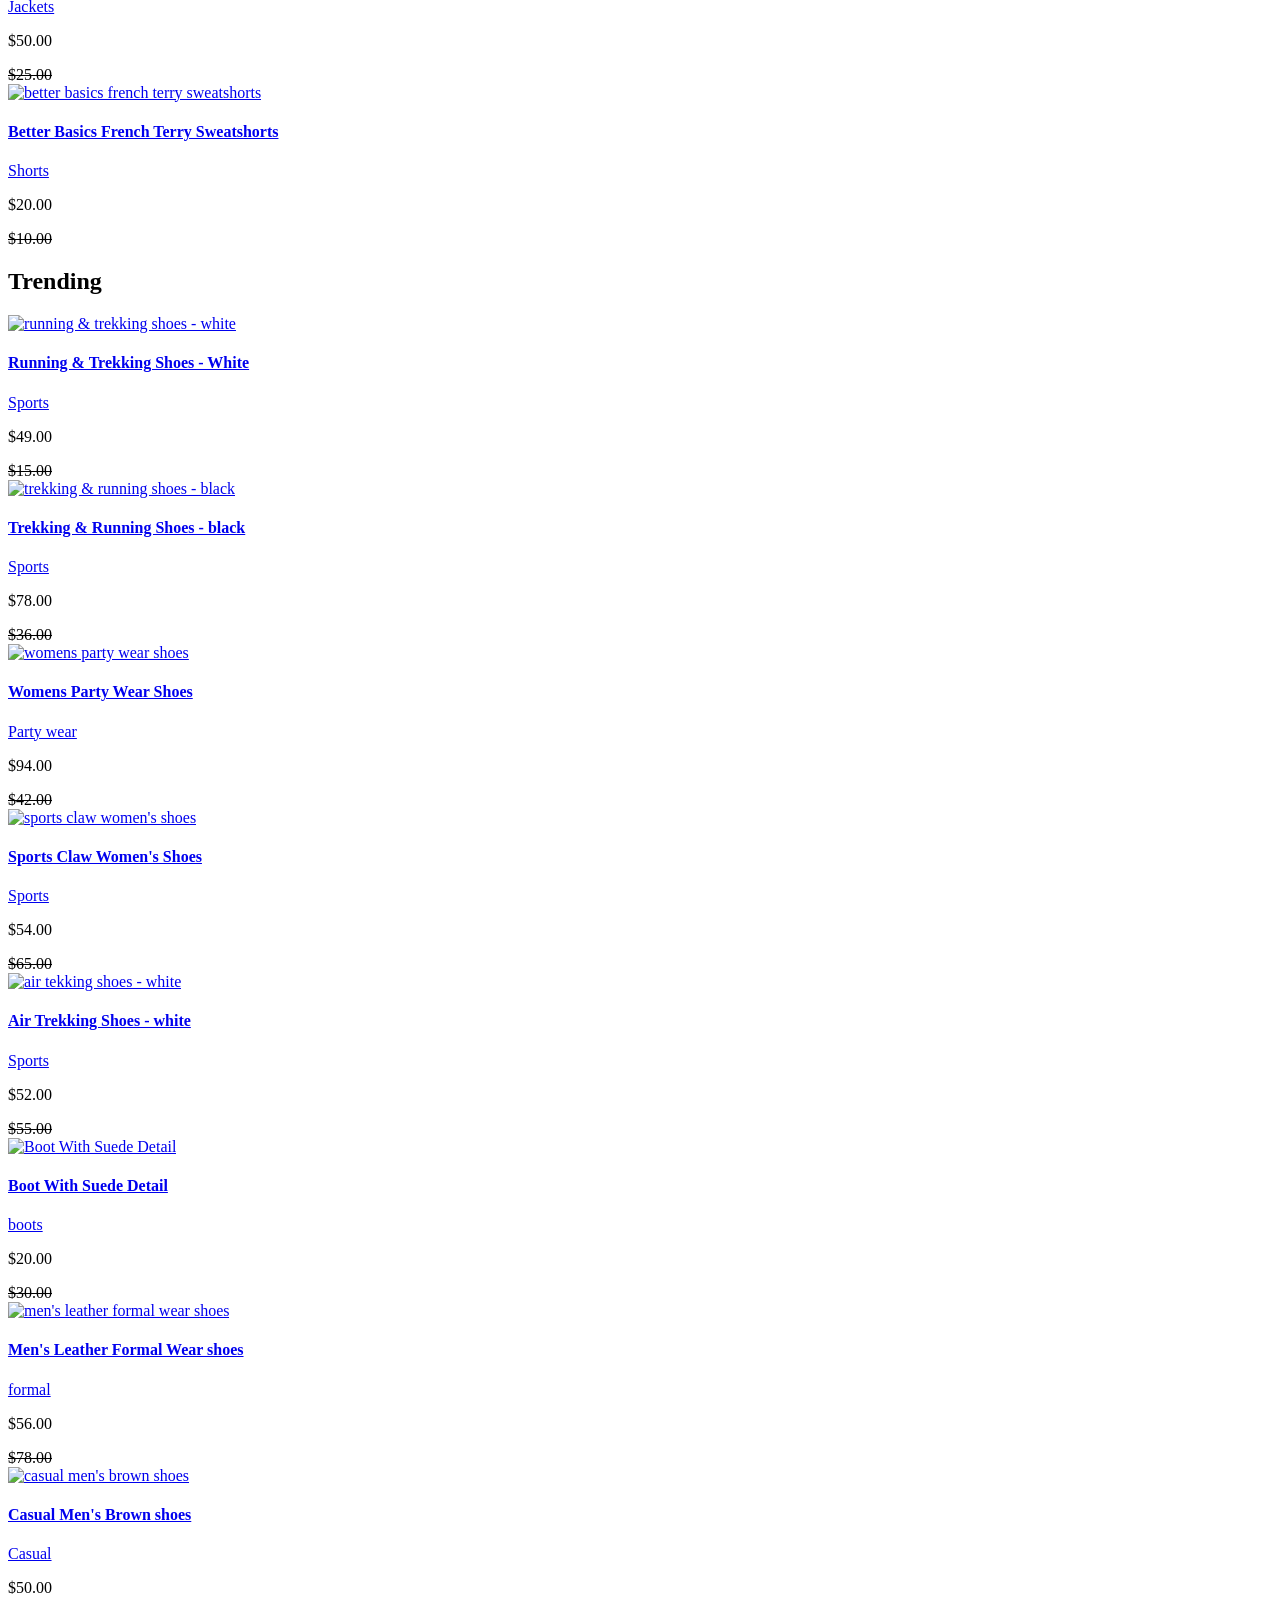
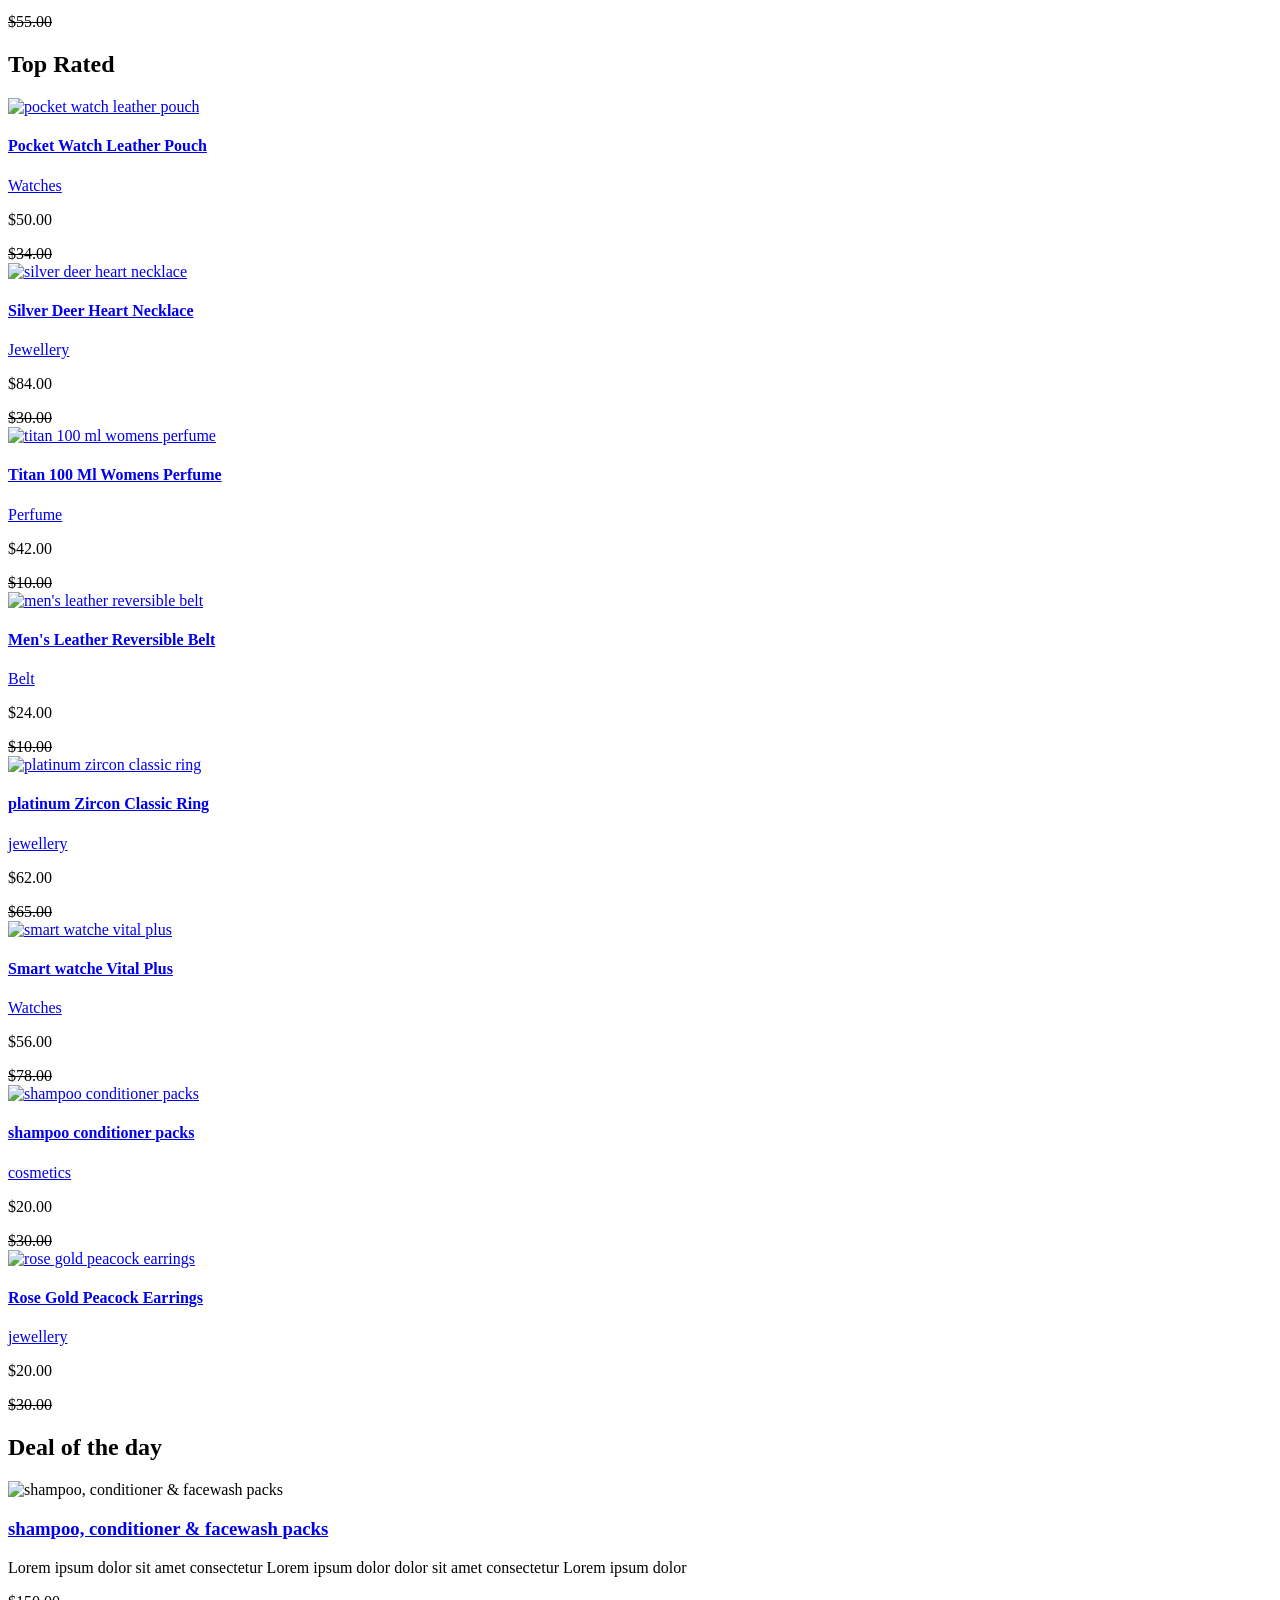
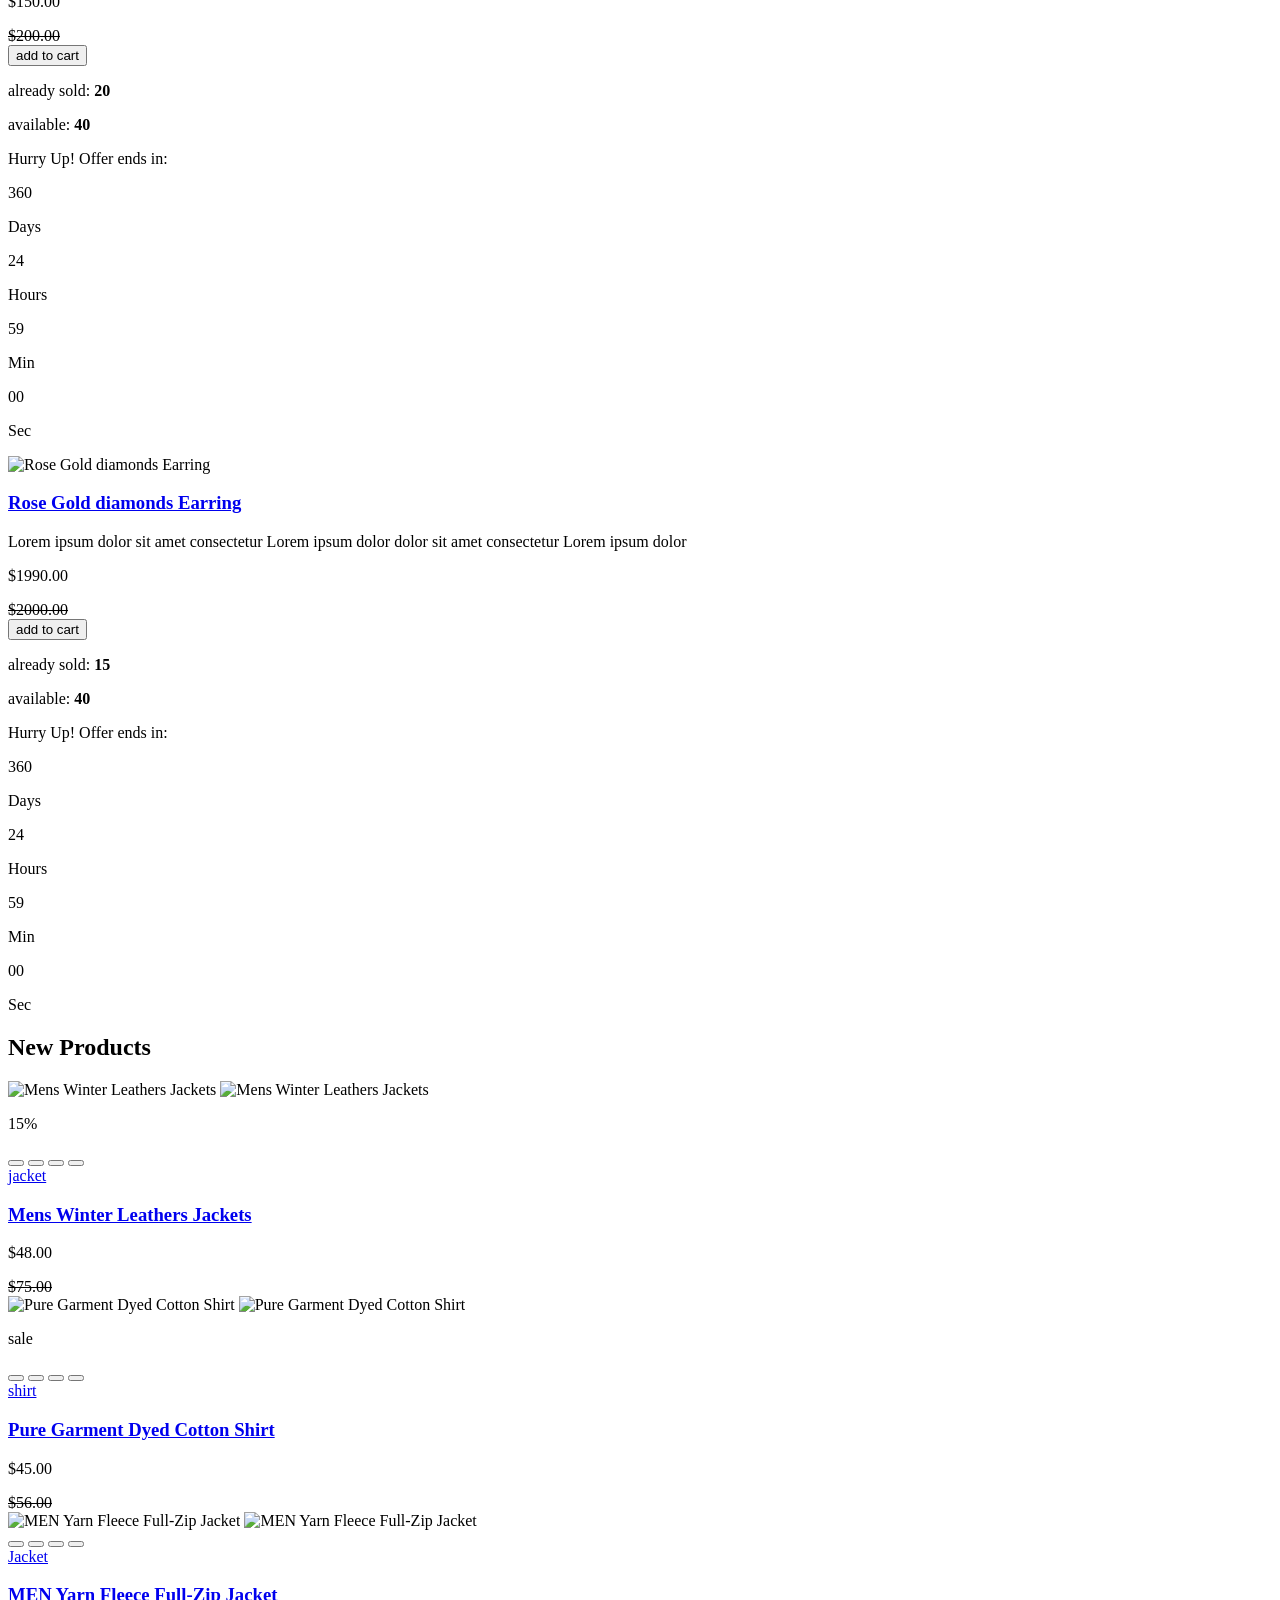
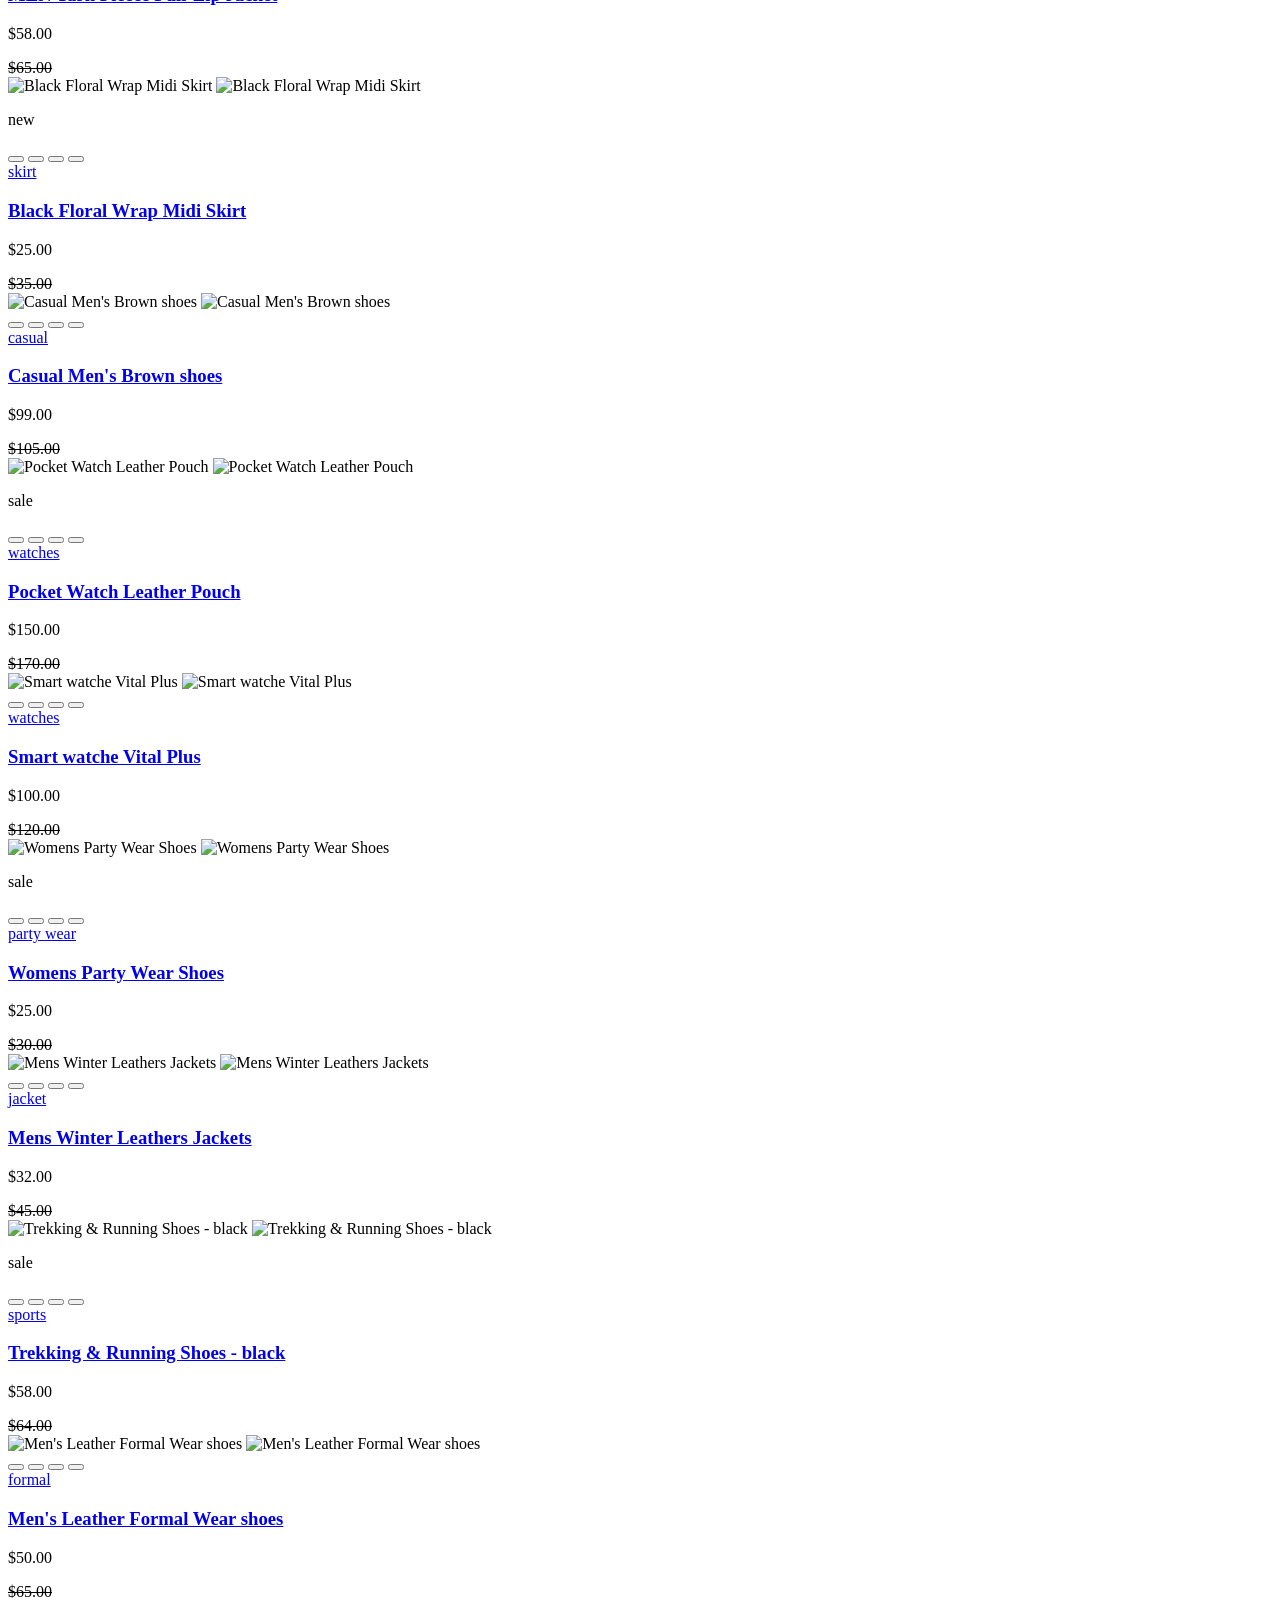
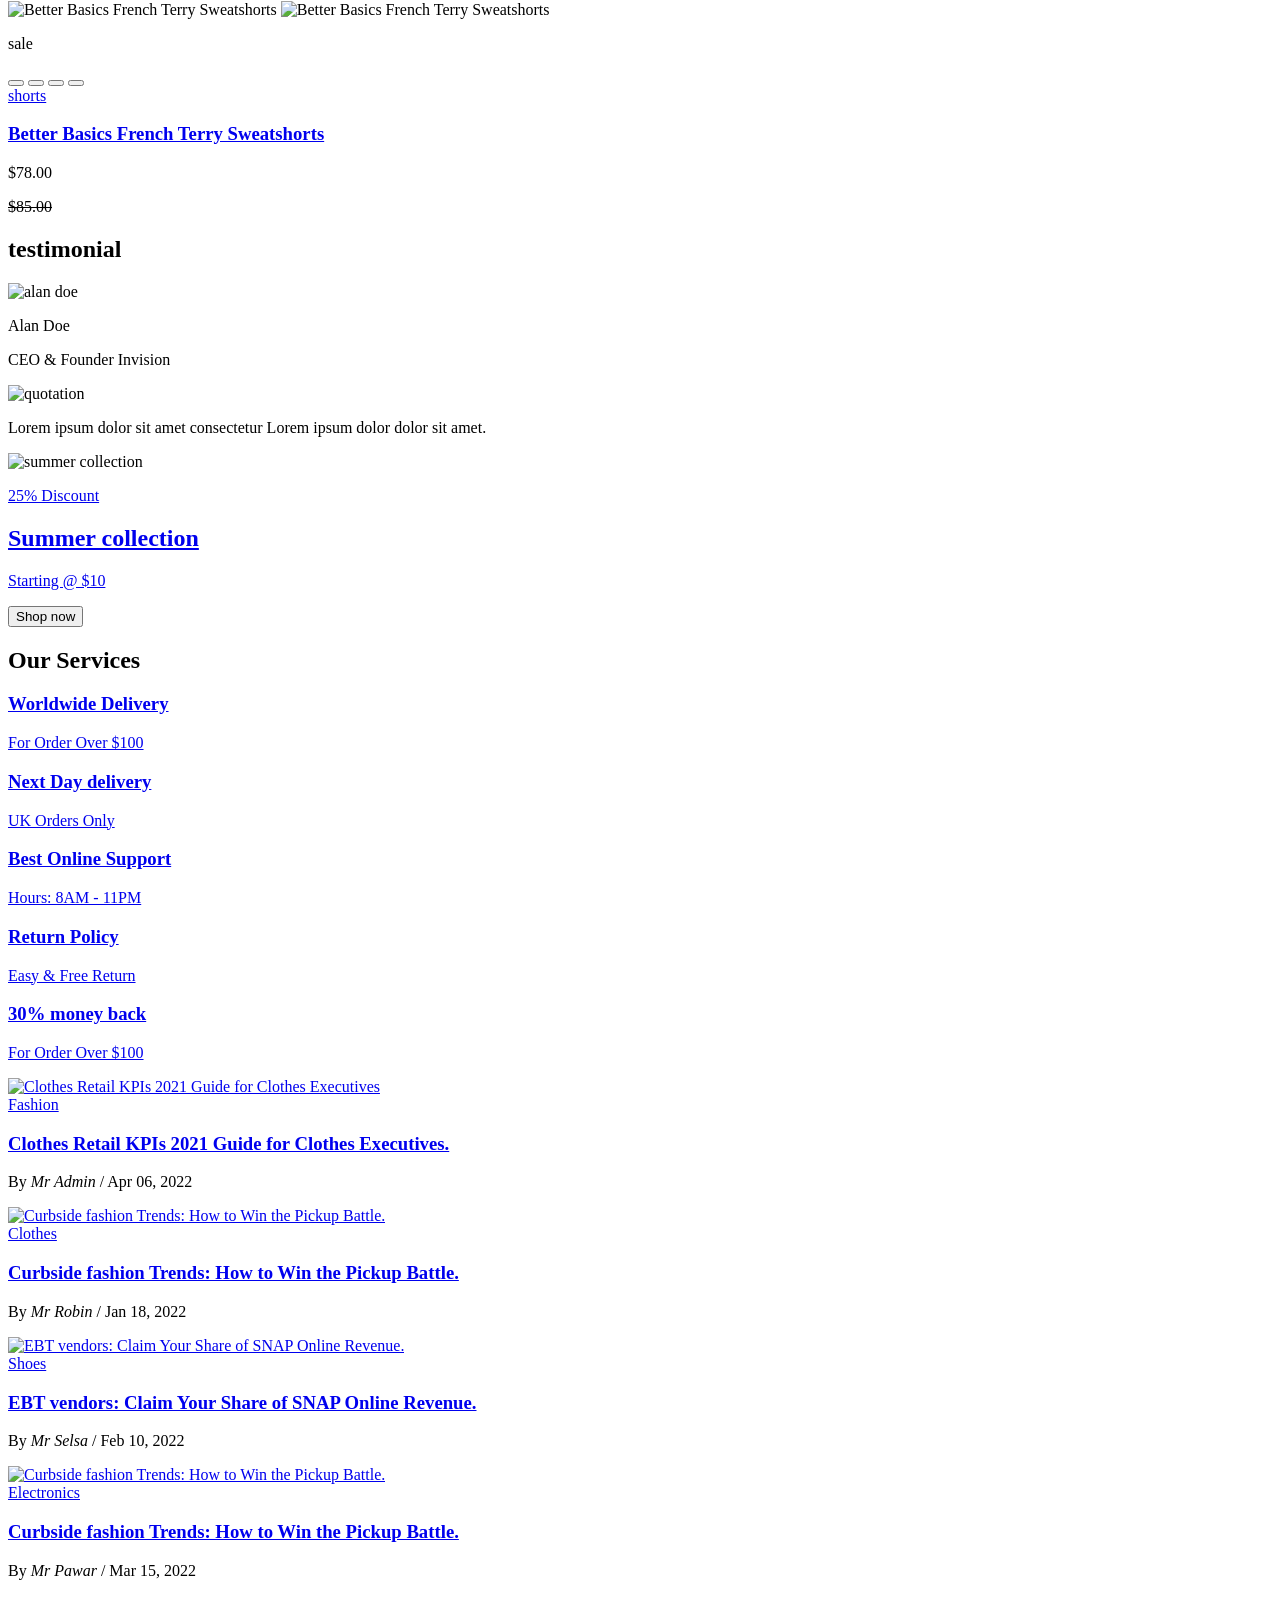
==== commit c31e26cb: "Update index.html" ====
--- a/index.html
+++ b/index.html
@@ -1,149 +1,3596 @@
 <!DOCTYPE html>
 <html lang="en">
+
 <head>
-<meta charset="UTF-8">
-<meta name="viewport" content="width=device-width, initial-scale=1.0">
-<title>OZIRA - Luxury Perfumes</title>
-
-<link href="https://fonts.googleapis.com/css2?family=Poppins:wght@300;500;700&display=swap" rel="stylesheet">
-
-<style>
-*{margin:0;padding:0;box-sizing:border-box;font-family:Poppins;}
-
-body{background:#0b0b0b;color:#fff;}
-
-.nav{
-  display:flex;
-  justify-content:space-between;
-  padding:20px 50px;
-  background:#000;
-  align-items:center;
-}
-
-.logo{
-  font-size:32px;
-  color:gold;
-  font-weight:bold;
-  letter-spacing:3px;
-}
-
-.menu a{
-  margin:0 15px;
-  color:white;
-  text-decoration:none;
-}
-
-.hero{
-  height:90vh;
-  background:linear-gradient(rgba(0,0,0,0.6),rgba(0,0,0,0.8)),
-  url('hero.jpeg') center/cover;
-  display:flex;
-  align-items:center;
-  justify-content:center;
-  text-align:center;
-}
-
-.hero h1{
-  font-size:50px;
-  color:gold;
-}
-
-.hero p{
-  margin:15px 0;
-}
-
-.btn{
-  background:gold;
-  padding:12px 25px;
-  border:none;
-  border-radius:30px;
-  cursor:pointer;
-  font-weight:bold;
-}
-
-.products{
-  padding:50px;
-  text-align:center;
-}
-
-.products h2{
-  color:gold;
-  margin-bottom:30px;
-}
-
-.card{
-  display:inline-block;
-  width:250px;
-  margin:15px;
-  background:#111;
-  padding:20px;
-  border-radius:15px;
-  box-shadow:0 0 15px rgba(255,215,0,0.2);
-}
-
-.card img{
-  width:100%;
-  border-radius:10px;
-}
-
-.footer{
-  text-align:center;
-  padding:20px;
-  background:#000;
-}
-</style>
+  <meta charset="UTF-8">
+  <meta http-equiv="X-UA-Compatible" content="IE=edge">
+  <meta name="viewport" content="width=device-width, initial-scale=1.0">
+  <title>OZIRA - eCommerce Website</title>
+
+  <!--
+    - favicon
+  -->
+  <link rel="shortcut icon" href="./assets/images/logo/favicon.ico" type="image/x-icon">
+
+  <!--
+    - custom css link
+  -->
+  <link rel="stylesheet" href="./assets/css/style-prefix.css">
+
+  <!--
+    - google font link
+  -->
+  <link rel="preconnect" href="https://fonts.googleapis.com">
+  <link rel="preconnect" href="https://fonts.gstatic.com" crossorigin>
+  <link href="https://fonts.googleapis.com/css2?family=Poppins:wght@300;400;500;600;700;800;900&display=swap"
+    rel="stylesheet">
+
 </head>
 
 <body>
 
-<!-- NAVBAR -->
-<div class="nav">
-  <div class="logo">OZIRA</div>
-  <div class="menu">
-    <a href="#">Home</a>
-    <a href="#">Fragrance</a>
-    <a href="#">Pocket Perfume</a>
-    <a href="#">Contact</a>
+
+  <div class="overlay" data-overlay></div>
+
+  <!--
+    - MODAL
+  -->
+
+  <div class="modal" data-modal>
+
+    <div class="modal-close-overlay" data-modal-overlay></div>
+
+    <div class="modal-content">
+
+      <button class="modal-close-btn" data-modal-close>
+        <ion-icon name="close-outline"></ion-icon>
+      </button>
+
+      <div class="newsletter-img">
+        <img src="./assets/images/newsletter.png" alt="subscribe newsletter" width="400" height="400">
+      </div>
+
+      <div class="newsletter">
+
+        <form action="#">
+
+          <div class="newsletter-header">
+
+            <h3 class="newsletter-title">Subscribe Newsletter.</h3>
+
+            <p class="newsletter-desc">
+              Subscribe the <b>Anon</b> to get latest products and discount update.
+            </p>
+
+          </div>
+
+          <input type="email" name="email" class="email-field" placeholder="Email Address" required>
+
+          <button type="submit" class="btn-newsletter">Subscribe</button>
+
+        </form>
+
+      </div>
+
+    </div>
+
   </div>
-</div>
-
-<!-- HERO -->
-<section class="hero">
-  <div>
-    <h1>BUY 2 GET 1 FREE</h1>
-    <p>Luxury fragrances crafted for perfection</p>
-    <button class="btn">Shop Now</button>
+
+
+
+
+
+  <!--
+    - NOTIFICATION TOAST
+  -->
+
+  <div class="notification-toast" data-toast>
+
+    <button class="toast-close-btn" data-toast-close>
+      <ion-icon name="close-outline"></ion-icon>
+    </button>
+
+    <div class="toast-banner">
+      <img src="./assets/images/products/jewellery-1.jpg" alt="Rose Gold Earrings" width="80" height="70">
+    </div>
+
+    <div class="toast-detail">
+
+      <p class="toast-message">
+        Someone in new just bought
+      </p>
+
+      <p class="toast-title">
+        Rose Gold Earrings
+      </p>
+
+      <p class="toast-meta">
+        <time datetime="PT2M">2 Minutes</time> ago
+      </p>
+
+    </div>
+
   </div>
-</section>
-
-<!-- PRODUCTS -->
-<section class="products">
-  <h2>Our Collection</h2>
-
-  <div class="card">
-    <img src="pink.jpeg">
-    <h3>Midnight Oud</h3>
-    <p>₹299</p>
-  </div>
-
-  <div class="card">
-    <img src="blue.png">
-    <h3>Aqua Rush</h3>
-    <p>₹299</p>
-  </div>
-
-  <div class="card">
-    <img src="clear.png">
-    <h3>Alpine Luxury</h3>
-    <p>₹299</p>
-  </div>
-
-</section>
-
-<!-- FOOTER -->
-<div class="footer">
-  <p>© 2026 OZIRA Perfumes</p>
-</div>
+
+
+
+
+
+  <!--
+    - HEADER
+  -->
+
+  <header>
+
+    <div class="header-top">
+
+      <div class="container">
+
+        <ul class="header-social-container">
+
+          <li>
+            <a href="#" class="social-link">
+              <ion-icon name="logo-facebook"></ion-icon>
+            </a>
+          </li>
+
+          <li>
+            <a href="#" class="social-link">
+              <ion-icon name="logo-twitter"></ion-icon>
+            </a>
+          </li>
+
+          <li>
+            <a href="#" class="social-link">
+              <ion-icon name="logo-instagram"></ion-icon>
+            </a>
+          </li>
+
+          <li>
+            <a href="#" class="social-link">
+              <ion-icon name="logo-linkedin"></ion-icon>
+            </a>
+          </li>
+
+        </ul>
+
+        <div class="header-alert-news">
+          <p>
+            <b>Free Shipping</b>
+            This Week Order Over - $55
+          </p>
+        </div>
+
+        <div class="header-top-actions">
+
+          <select name="currency">
+
+            <option value="usd">USD &dollar;</option>
+            <option value="eur">EUR &euro;</option>
+
+          </select>
+
+          <select name="language">
+
+            <option value="en-US">English</option>
+            <option value="es-ES">Espa&ntilde;ol</option>
+            <option value="fr">Fran&ccedil;ais</option>
+
+          </select>
+
+        </div>
+
+      </div>
+
+    </div>
+
+    <div class="header-main">
+
+      <div class="container">
+
+        <a href="#" class="header-logo">
+          <img src="./assets/images/logo/logo.svg" alt="Anon's logo" width="120" height="36">
+        </a>
+
+        <div class="header-search-container">
+
+          <input type="search" name="search" class="search-field" placeholder="Enter your product name...">
+
+          <button class="search-btn">
+            <ion-icon name="search-outline"></ion-icon>
+          </button>
+
+        </div>
+
+        <div class="header-user-actions">
+
+          <button class="action-btn">
+            <ion-icon name="person-outline"></ion-icon>
+          </button>
+
+          <button class="action-btn">
+            <ion-icon name="heart-outline"></ion-icon>
+            <span class="count">0</span>
+          </button>
+
+          <button class="action-btn">
+            <ion-icon name="bag-handle-outline"></ion-icon>
+            <span class="count">0</span>
+          </button>
+
+        </div>
+
+      </div>
+
+    </div>
+
+    <nav class="desktop-navigation-menu">
+
+      <div class="container">
+
+        <ul class="desktop-menu-category-list">
+
+          <li class="menu-category">
+            <a href="#" class="menu-title">Home</a>
+          </li>
+
+          <li class="menu-category">
+            <a href="#" class="menu-title">Categories</a>
+
+            <div class="dropdown-panel">
+
+              <ul class="dropdown-panel-list">
+
+                <li class="menu-title">
+                  <a href="#">Electronics</a>
+                </li>
+
+                <li class="panel-list-item">
+                  <a href="#">Desktop</a>
+                </li>
+
+                <li class="panel-list-item">
+                  <a href="#">Laptop</a>
+                </li>
+
+                <li class="panel-list-item">
+                  <a href="#">Camera</a>
+                </li>
+
+                <li class="panel-list-item">
+                  <a href="#">Tablet</a>
+                </li>
+
+                <li class="panel-list-item">
+                  <a href="#">Headphone</a>
+                </li>
+
+                <li class="panel-list-item">
+                  <a href="#">
+                    <img src="./assets/images/electronics-banner-1.jpg" alt="headphone collection" width="250"
+                      height="119">
+                  </a>
+                </li>
+
+              </ul>
+
+              <ul class="dropdown-panel-list">
+
+                <li class="menu-title">
+                  <a href="#">Men's</a>
+                </li>
+
+                <li class="panel-list-item">
+                  <a href="#">Formal</a>
+                </li>
+
+                <li class="panel-list-item">
+                  <a href="#">Casual</a>
+                </li>
+
+                <li class="panel-list-item">
+                  <a href="#">Sports</a>
+                </li>
+
+                <li class="panel-list-item">
+                  <a href="#">Jacket</a>
+                </li>
+
+                <li class="panel-list-item">
+                  <a href="#">Sunglasses</a>
+                </li>
+
+                <li class="panel-list-item">
+                  <a href="#">
+                    <img src="./assets/images/mens-banner.jpg" alt="men's fashion" width="250" height="119">
+                  </a>
+                </li>
+
+              </ul>
+
+              <ul class="dropdown-panel-list">
+
+                <li class="menu-title">
+                  <a href="#">Women's</a>
+                </li>
+
+                <li class="panel-list-item">
+                  <a href="#">Formal</a>
+                </li>
+
+                <li class="panel-list-item">
+                  <a href="#">Casual</a>
+                </li>
+
+                <li class="panel-list-item">
+                  <a href="#">Perfume</a>
+                </li>
+
+                <li class="panel-list-item">
+                  <a href="#">Cosmetics</a>
+                </li>
+
+                <li class="panel-list-item">
+                  <a href="#">Bags</a>
+                </li>
+
+                <li class="panel-list-item">
+                  <a href="#">
+                    <img src="./assets/images/womens-banner.jpg" alt="women's fashion" width="250" height="119">
+                  </a>
+                </li>
+
+              </ul>
+
+              <ul class="dropdown-panel-list">
+
+                <li class="menu-title">
+                  <a href="#">Electronics</a>
+                </li>
+
+                <li class="panel-list-item">
+                  <a href="#">Smart Watch</a>
+                </li>
+
+                <li class="panel-list-item">
+                  <a href="#">Smart TV</a>
+                </li>
+
+                <li class="panel-list-item">
+                  <a href="#">Keyboard</a>
+                </li>
+
+                <li class="panel-list-item">
+                  <a href="#">Mouse</a>
+                </li>
+
+                <li class="panel-list-item">
+                  <a href="#">Microphone</a>
+                </li>
+
+                <li class="panel-list-item">
+                  <a href="#">
+                    <img src="./assets/images/electronics-banner-2.jpg" alt="mouse collection" width="250" height="119">
+                  </a>
+                </li>
+
+              </ul>
+
+            </div>
+          </li>
+
+          <li class="menu-category">
+            <a href="#" class="menu-title">Men's</a>
+
+            <ul class="dropdown-list">
+
+              <li class="dropdown-item">
+                <a href="#">Shirt</a>
+              </li>
+
+              <li class="dropdown-item">
+                <a href="#">Shorts & Jeans</a>
+              </li>
+
+              <li class="dropdown-item">
+                <a href="#">Safety Shoes</a>
+              </li>
+
+              <li class="dropdown-item">
+                <a href="#">Wallet</a>
+              </li>
+
+            </ul>
+          </li>
+
+          <li class="menu-category">
+            <a href="#" class="menu-title">Women's</a>
+
+            <ul class="dropdown-list">
+
+              <li class="dropdown-item">
+                <a href="#">Dress & Frock</a>
+              </li>
+
+              <li class="dropdown-item">
+                <a href="#">Earrings</a>
+              </li>
+
+              <li class="dropdown-item">
+                <a href="#">Necklace</a>
+              </li>
+
+              <li class="dropdown-item">
+                <a href="#">Makeup Kit</a>
+              </li>
+
+            </ul>
+          </li>
+
+          <li class="menu-category">
+            <a href="#" class="menu-title">Jewelry</a>
+
+            <ul class="dropdown-list">
+
+              <li class="dropdown-item">
+                <a href="#">Earrings</a>
+              </li>
+
+              <li class="dropdown-item">
+                <a href="#">Couple Rings</a>
+              </li>
+
+              <li class="dropdown-item">
+                <a href="#">Necklace</a>
+              </li>
+
+              <li class="dropdown-item">
+                <a href="#">Bracelets</a>
+              </li>
+
+            </ul>
+          </li>
+
+          <li class="menu-category">
+            <a href="#" class="menu-title">Perfume</a>
+
+            <ul class="dropdown-list">
+
+              <li class="dropdown-item">
+                <a href="#">Clothes Perfume</a>
+              </li>
+
+              <li class="dropdown-item">
+                <a href="#">Deodorant</a>
+              </li>
+
+              <li class="dropdown-item">
+                <a href="#">Flower Fragrance</a>
+              </li>
+
+              <li class="dropdown-item">
+                <a href="#">Air Freshener</a>
+              </li>
+
+            </ul>
+          </li>
+
+          <li class="menu-category">
+            <a href="#" class="menu-title">Blog</a>
+          </li>
+
+          <li class="menu-category">
+            <a href="#" class="menu-title">Hot Offers</a>
+          </li>
+
+        </ul>
+
+      </div>
+
+    </nav>
+
+    <div class="mobile-bottom-navigation">
+
+      <button class="action-btn" data-mobile-menu-open-btn>
+        <ion-icon name="menu-outline"></ion-icon>
+      </button>
+
+      <button class="action-btn">
+        <ion-icon name="bag-handle-outline"></ion-icon>
+
+        <span class="count">0</span>
+      </button>
+
+      <button class="action-btn">
+        <ion-icon name="home-outline"></ion-icon>
+      </button>
+
+      <button class="action-btn">
+        <ion-icon name="heart-outline"></ion-icon>
+
+        <span class="count">0</span>
+      </button>
+
+      <button class="action-btn" data-mobile-menu-open-btn>
+        <ion-icon name="grid-outline"></ion-icon>
+      </button>
+
+    </div>
+
+    <nav class="mobile-navigation-menu  has-scrollbar" data-mobile-menu>
+
+      <div class="menu-top">
+        <h2 class="menu-title">Menu</h2>
+
+        <button class="menu-close-btn" data-mobile-menu-close-btn>
+          <ion-icon name="close-outline"></ion-icon>
+        </button>
+      </div>
+
+      <ul class="mobile-menu-category-list">
+
+        <li class="menu-category">
+          <a href="#" class="menu-title">Home</a>
+        </li>
+
+        <li class="menu-category">
+
+          <button class="accordion-menu" data-accordion-btn>
+            <p class="menu-title">Men's</p>
+
+            <div>
+              <ion-icon name="add-outline" class="add-icon"></ion-icon>
+              <ion-icon name="remove-outline" class="remove-icon"></ion-icon>
+            </div>
+          </button>
+
+          <ul class="submenu-category-list" data-accordion>
+
+            <li class="submenu-category">
+              <a href="#" class="submenu-title">Shirt</a>
+            </li>
+
+            <li class="submenu-category">
+              <a href="#" class="submenu-title">Shorts & Jeans</a>
+            </li>
+
+            <li class="submenu-category">
+              <a href="#" class="submenu-title">Safety Shoes</a>
+            </li>
+
+            <li class="submenu-category">
+              <a href="#" class="submenu-title">Wallet</a>
+            </li>
+
+          </ul>
+
+        </li>
+
+        <li class="menu-category">
+
+          <button class="accordion-menu" data-accordion-btn>
+            <p class="menu-title">Women's</p>
+
+            <div>
+              <ion-icon name="add-outline" class="add-icon"></ion-icon>
+              <ion-icon name="remove-outline" class="remove-icon"></ion-icon>
+            </div>
+          </button>
+
+          <ul class="submenu-category-list" data-accordion>
+
+            <li class="submenu-category">
+              <a href="#" class="submenu-title">Dress & Frock</a>
+            </li>
+
+            <li class="submenu-category">
+              <a href="#" class="submenu-title">Earrings</a>
+            </li>
+
+            <li class="submenu-category">
+              <a href="#" class="submenu-title">Necklace</a>
+            </li>
+
+            <li class="submenu-category">
+              <a href="#" class="submenu-title">Makeup Kit</a>
+            </li>
+
+          </ul>
+
+        </li>
+
+        <li class="menu-category">
+
+          <button class="accordion-menu" data-accordion-btn>
+            <p class="menu-title">Jewelry</p>
+
+            <div>
+              <ion-icon name="add-outline" class="add-icon"></ion-icon>
+              <ion-icon name="remove-outline" class="remove-icon"></ion-icon>
+            </div>
+          </button>
+
+          <ul class="submenu-category-list" data-accordion>
+
+            <li class="submenu-category">
+              <a href="#" class="submenu-title">Earrings</a>
+            </li>
+
+            <li class="submenu-category">
+              <a href="#" class="submenu-title">Couple Rings</a>
+            </li>
+
+            <li class="submenu-category">
+              <a href="#" class="submenu-title">Necklace</a>
+            </li>
+
+            <li class="submenu-category">
+              <a href="#" class="submenu-title">Bracelets</a>
+            </li>
+
+          </ul>
+
+        </li>
+
+        <li class="menu-category">
+
+          <button class="accordion-menu" data-accordion-btn>
+            <p class="menu-title">Perfume</p>
+
+            <div>
+              <ion-icon name="add-outline" class="add-icon"></ion-icon>
+              <ion-icon name="remove-outline" class="remove-icon"></ion-icon>
+            </div>
+          </button>
+
+          <ul class="submenu-category-list" data-accordion>
+
+            <li class="submenu-category">
+              <a href="#" class="submenu-title">Clothes Perfume</a>
+            </li>
+
+            <li class="submenu-category">
+              <a href="#" class="submenu-title">Deodorant</a>
+            </li>
+
+            <li class="submenu-category">
+              <a href="#" class="submenu-title">Flower Fragrance</a>
+            </li>
+
+            <li class="submenu-category">
+              <a href="#" class="submenu-title">Air Freshener</a>
+            </li>
+
+          </ul>
+
+        </li>
+
+        <li class="menu-category">
+          <a href="#" class="menu-title">Blog</a>
+        </li>
+
+        <li class="menu-category">
+          <a href="#" class="menu-title">Hot Offers</a>
+        </li>
+
+      </ul>
+
+      <div class="menu-bottom">
+
+        <ul class="menu-category-list">
+
+          <li class="menu-category">
+
+            <button class="accordion-menu" data-accordion-btn>
+              <p class="menu-title">Language</p>
+
+              <ion-icon name="caret-back-outline" class="caret-back"></ion-icon>
+            </button>
+
+            <ul class="submenu-category-list" data-accordion>
+
+              <li class="submenu-category">
+                <a href="#" class="submenu-title">English</a>
+              </li>
+
+              <li class="submenu-category">
+                <a href="#" class="submenu-title">Espa&ntilde;ol</a>
+              </li>
+
+              <li class="submenu-category">
+                <a href="#" class="submenu-title">Fren&ccedil;h</a>
+              </li>
+
+            </ul>
+
+          </li>
+
+          <li class="menu-category">
+            <button class="accordion-menu" data-accordion-btn>
+              <p class="menu-title">Currency</p>
+              <ion-icon name="caret-back-outline" class="caret-back"></ion-icon>
+            </button>
+
+            <ul class="submenu-category-list" data-accordion>
+              <li class="submenu-category">
+                <a href="#" class="submenu-title">USD &dollar;</a>
+              </li>
+
+              <li class="submenu-category">
+                <a href="#" class="submenu-title">EUR &euro;</a>
+              </li>
+            </ul>
+          </li>
+
+        </ul>
+
+        <ul class="menu-social-container">
+
+          <li>
+            <a href="#" class="social-link">
+              <ion-icon name="logo-facebook"></ion-icon>
+            </a>
+          </li>
+
+          <li>
+            <a href="#" class="social-link">
+              <ion-icon name="logo-twitter"></ion-icon>
+            </a>
+          </li>
+
+          <li>
+            <a href="#" class="social-link">
+              <ion-icon name="logo-instagram"></ion-icon>
+            </a>
+          </li>
+
+          <li>
+            <a href="#" class="social-link">
+              <ion-icon name="logo-linkedin"></ion-icon>
+            </a>
+          </li>
+
+        </ul>
+
+      </div>
+
+    </nav>
+
+  </header>
+
+
+
+
+
+  <!--
+    - MAIN
+  -->
+
+  <main>
+
+    <!--
+      - BANNER
+    -->
+
+    <div class="banner">
+
+      <div class="container">
+
+        <div class="slider-container has-scrollbar">
+
+          <div class="slider-item">
+
+            <img src="./assets/images/banner-1.jpg" alt="women's latest fashion sale" class="banner-img">
+
+            <div class="banner-content">
+
+              <p class="banner-subtitle">Trending item</p>
+
+              <h2 class="banner-title">Women's latest fashion sale</h2>
+
+              <p class="banner-text">
+                starting at &dollar; <b>20</b>.00
+              </p>
+
+              <a href="#" class="banner-btn">Shop now</a>
+
+            </div>
+
+          </div>
+
+          <div class="slider-item">
+
+            <img src="./assets/images/banner-2.jpg" alt="modern sunglasses" class="banner-img">
+
+            <div class="banner-content">
+
+              <p class="banner-subtitle">Trending accessories</p>
+
+              <h2 class="banner-title">Modern sunglasses</h2>
+
+              <p class="banner-text">
+                starting at &dollar; <b>15</b>.00
+              </p>
+
+              <a href="#" class="banner-btn">Shop now</a>
+
+            </div>
+
+          </div>
+
+          <div class="slider-item">
+
+            <img src="./assets/images/banner-3.jpg" alt="new fashion summer sale" class="banner-img">
+
+            <div class="banner-content">
+
+              <p class="banner-subtitle">Sale Offer</p>
+
+              <h2 class="banner-title">New fashion summer sale</h2>
+
+              <p class="banner-text">
+                starting at &dollar; <b>29</b>.99
+              </p>
+
+              <a href="#" class="banner-btn">Shop now</a>
+
+            </div>
+
+          </div>
+
+        </div>
+
+      </div>
+
+    </div>
+
+
+
+
+
+    <!--
+      - CATEGORY
+    -->
+
+    <div class="category">
+
+      <div class="container">
+
+        <div class="category-item-container has-scrollbar">
+
+          <div class="category-item">
+
+            <div class="category-img-box">
+              <img src="./assets/images/icons/dress.svg" alt="dress & frock" width="30">
+            </div>
+
+            <div class="category-content-box">
+
+              <div class="category-content-flex">
+                <h3 class="category-item-title">Dress & frock</h3>
+
+                <p class="category-item-amount">(53)</p>
+              </div>
+
+              <a href="#" class="category-btn">Show all</a>
+
+            </div>
+
+          </div>
+
+          <div class="category-item">
+
+            <div class="category-img-box">
+              <img src="./assets/images/icons/coat.svg" alt="winter wear" width="30">
+            </div>
+
+            <div class="category-content-box">
+
+              <div class="category-content-flex">
+                <h3 class="category-item-title">Winter wear</h3>
+
+                <p class="category-item-amount">(58)</p>
+              </div>
+
+              <a href="#" class="category-btn">Show all</a>
+
+            </div>
+
+          </div>
+
+          <div class="category-item">
+
+            <div class="category-img-box">
+              <img src="./assets/images/icons/glasses.svg" alt="glasses & lens" width="30">
+            </div>
+
+            <div class="category-content-box">
+
+              <div class="category-content-flex">
+                <h3 class="category-item-title">Glasses & lens</h3>
+
+                <p class="category-item-amount">(68)</p>
+              </div>
+
+              <a href="#" class="category-btn">Show all</a>
+
+            </div>
+
+          </div>
+
+          <div class="category-item">
+
+            <div class="category-img-box">
+              <img src="./assets/images/icons/shorts.svg" alt="shorts & jeans" width="30">
+            </div>
+
+            <div class="category-content-box">
+
+              <div class="category-content-flex">
+                <h3 class="category-item-title">Shorts & jeans</h3>
+
+                <p class="category-item-amount">(84)</p>
+              </div>
+
+              <a href="#" class="category-btn">Show all</a>
+
+            </div>
+
+          </div>
+
+          <div class="category-item">
+
+            <div class="category-img-box">
+              <img src="./assets/images/icons/tee.svg" alt="t-shirts" width="30">
+            </div>
+
+            <div class="category-content-box">
+
+              <div class="category-content-flex">
+                <h3 class="category-item-title">T-shirts</h3>
+
+                <p class="category-item-amount">(35)</p>
+              </div>
+
+              <a href="#" class="category-btn">Show all</a>
+
+            </div>
+
+          </div>
+
+          <div class="category-item">
+
+            <div class="category-img-box">
+              <img src="./assets/images/icons/jacket.svg" alt="jacket" width="30">
+            </div>
+
+            <div class="category-content-box">
+
+              <div class="category-content-flex">
+                <h3 class="category-item-title">Jacket</h3>
+
+                <p class="category-item-amount">(16)</p>
+              </div>
+
+              <a href="#" class="category-btn">Show all</a>
+
+            </div>
+
+          </div>
+
+          <div class="category-item">
+
+            <div class="category-img-box">
+              <img src="./assets/images/icons/watch.svg" alt="watch" width="30">
+            </div>
+
+            <div class="category-content-box">
+
+              <div class="category-content-flex">
+                <h3 class="category-item-title">Watch</h3>
+
+                <p class="category-item-amount">(27)</p>
+              </div>
+
+              <a href="#" class="category-btn">Show all</a>
+
+            </div>
+
+          </div>
+
+          <div class="category-item">
+
+            <div class="category-img-box">
+              <img src="./assets/images/icons/hat.svg" alt="hat & caps" width="30">
+            </div>
+
+            <div class="category-content-box">
+
+              <div class="category-content-flex">
+                <h3 class="category-item-title">Hat & caps</h3>
+
+                <p class="category-item-amount">(39)</p>
+              </div>
+
+              <a href="#" class="category-btn">Show all</a>
+
+            </div>
+
+          </div>
+
+        </div>
+
+      </div>
+
+    </div>
+
+
+
+
+
+    <!--
+      - PRODUCT
+    -->
+
+    <div class="product-container">
+
+      <div class="container">
+
+
+        <!--
+          - SIDEBAR
+        -->
+
+        <div class="sidebar  has-scrollbar" data-mobile-menu>
+
+          <div class="sidebar-category">
+
+            <div class="sidebar-top">
+              <h2 class="sidebar-title">Category</h2>
+
+              <button class="sidebar-close-btn" data-mobile-menu-close-btn>
+                <ion-icon name="close-outline"></ion-icon>
+              </button>
+            </div>
+
+            <ul class="sidebar-menu-category-list">
+
+              <li class="sidebar-menu-category">
+
+                <button class="sidebar-accordion-menu" data-accordion-btn>
+
+                  <div class="menu-title-flex">
+                    <img src="./assets/images/icons/dress.svg" alt="clothes" width="20" height="20"
+                      class="menu-title-img">
+
+                    <p class="menu-title">Clothes</p>
+                  </div>
+
+                  <div>
+                    <ion-icon name="add-outline" class="add-icon"></ion-icon>
+                    <ion-icon name="remove-outline" class="remove-icon"></ion-icon>
+                  </div>
+
+                </button>
+
+                <ul class="sidebar-submenu-category-list" data-accordion>
+
+                  <li class="sidebar-submenu-category">
+                    <a href="#" class="sidebar-submenu-title">
+                      <p class="product-name">Shirt</p>
+                      <data value="300" class="stock" title="Available Stock">300</data>
+                    </a>
+                  </li>
+
+                  <li class="sidebar-submenu-category">
+                    <a href="#" class="sidebar-submenu-title">
+                      <p class="product-name">shorts & jeans</p>
+                      <data value="60" class="stock" title="Available Stock">60</data>
+                    </a>
+                  </li>
+
+                  <li class="sidebar-submenu-category">
+                    <a href="#" class="sidebar-submenu-title">
+                      <p class="product-name">jacket</p>
+                      <data value="50" class="stock" title="Available Stock">50</data>
+                    </a>
+                  </li>
+
+                  <li class="sidebar-submenu-category">
+                    <a href="#" class="sidebar-submenu-title">
+                      <p class="product-name">dress & frock</p>
+                      <data value="87" class="stock" title="Available Stock">87</data>
+                    </a>
+                  </li>
+
+                </ul>
+
+              </li>
+
+              <li class="sidebar-menu-category">
+
+                <button class="sidebar-accordion-menu" data-accordion-btn>
+
+                  <div class="menu-title-flex">
+                    <img src="./assets/images/icons/shoes.svg" alt="footwear" class="menu-title-img" width="20"
+                      height="20">
+
+                    <p class="menu-title">Footwear</p>
+                  </div>
+
+                  <div>
+                    <ion-icon name="add-outline" class="add-icon"></ion-icon>
+                    <ion-icon name="remove-outline" class="remove-icon"></ion-icon>
+                  </div>
+
+                </button>
+
+                <ul class="sidebar-submenu-category-list" data-accordion>
+
+                  <li class="sidebar-submenu-category">
+                    <a href="#" class="sidebar-submenu-title">
+                      <p class="product-name">Sports</p>
+                      <data value="45" class="stock" title="Available Stock">45</data>
+                    </a>
+                  </li>
+
+                  <li class="sidebar-submenu-category">
+                    <a href="#" class="sidebar-submenu-title">
+                      <p class="product-name">Formal</p>
+                      <data value="75" class="stock" title="Available Stock">75</data>
+                    </a>
+                  </li>
+
+                  <li class="sidebar-submenu-category">
+                    <a href="#" class="sidebar-submenu-title">
+                      <p class="product-name">Casual</p>
+                      <data value="35" class="stock" title="Available Stock">35</data>
+                    </a>
+                  </li>
+
+                  <li class="sidebar-submenu-category">
+                    <a href="#" class="sidebar-submenu-title">
+                      <p class="product-name">Safety Shoes</p>
+                      <data value="26" class="stock" title="Available Stock">26</data>
+                    </a>
+                  </li>
+
+                </ul>
+
+              </li>
+
+              <li class="sidebar-menu-category">
+
+                <button class="sidebar-accordion-menu" data-accordion-btn>
+
+                  <div class="menu-title-flex">
+                    <img src="./assets/images/icons/jewelry.svg" alt="clothes" class="menu-title-img" width="20"
+                      height="20">
+
+                    <p class="menu-title">Jewelry</p>
+                  </div>
+
+                  <div>
+                    <ion-icon name="add-outline" class="add-icon"></ion-icon>
+                    <ion-icon name="remove-outline" class="remove-icon"></ion-icon>
+                  </div>
+
+                </button>
+
+                <ul class="sidebar-submenu-category-list" data-accordion>
+
+                  <li class="sidebar-submenu-category">
+                    <a href="#" class="sidebar-submenu-title">
+                      <p class="product-name">Earrings</p>
+                      <data value="46" class="stock" title="Available Stock">46</data>
+                    </a>
+                  </li>
+
+                  <li class="sidebar-submenu-category">
+                    <a href="#" class="sidebar-submenu-title">
+                      <p class="product-name">Couple Rings</p>
+                      <data value="73" class="stock" title="Available Stock">73</data>
+                    </a>
+                  </li>
+
+                  <li class="sidebar-submenu-category">
+                    <a href="#" class="sidebar-submenu-title">
+                      <p class="product-name">Necklace</p>
+                      <data value="61" class="stock" title="Available Stock">61</data>
+                    </a>
+                  </li>
+
+                </ul>
+
+              </li>
+
+              <li class="sidebar-menu-category">
+
+                <button class="sidebar-accordion-menu" data-accordion-btn>
+
+                  <div class="menu-title-flex">
+                    <img src="./assets/images/icons/perfume.svg" alt="perfume" class="menu-title-img" width="20"
+                      height="20">
+
+                    <p class="menu-title">Perfume</p>
+                  </div>
+
+                  <div>
+                    <ion-icon name="add-outline" class="add-icon"></ion-icon>
+                    <ion-icon name="remove-outline" class="remove-icon"></ion-icon>
+                  </div>
+
+                </button>
+
+                <ul class="sidebar-submenu-category-list" data-accordion>
+
+                  <li class="sidebar-submenu-category">
+                    <a href="#" class="sidebar-submenu-title">
+                      <p class="product-name">Clothes Perfume</p>
+                      <data value="12" class="stock" title="Available Stock">12 pcs</data>
+                    </a>
+                  </li>
+
+                  <li class="sidebar-submenu-category">
+                    <a href="#" class="sidebar-submenu-title">
+                      <p class="product-name">Deodorant</p>
+                      <data value="60" class="stock" title="Available Stock">60 pcs</data>
+                    </a>
+                  </li>
+
+                  <li class="sidebar-submenu-category">
+                    <a href="#" class="sidebar-submenu-title">
+                      <p class="product-name">jacket</p>
+                      <data value="50" class="stock" title="Available Stock">50 pcs</data>
+                    </a>
+                  </li>
+
+                  <li class="sidebar-submenu-category">
+                    <a href="#" class="sidebar-submenu-title">
+                      <p class="product-name">dress & frock</p>
+                      <data value="87" class="stock" title="Available Stock">87 pcs</data>
+                    </a>
+                  </li>
+
+                </ul>
+
+              </li>
+
+              <li class="sidebar-menu-category">
+
+                <button class="sidebar-accordion-menu" data-accordion-btn>
+
+                  <div class="menu-title-flex">
+                    <img src="./assets/images/icons/cosmetics.svg" alt="cosmetics" class="menu-title-img" width="20"
+                      height="20">
+
+                    <p class="menu-title">Cosmetics</p>
+                  </div>
+
+                  <div>
+                    <ion-icon name="add-outline" class="add-icon"></ion-icon>
+                    <ion-icon name="remove-outline" class="remove-icon"></ion-icon>
+                  </div>
+
+                </button>
+
+                <ul class="sidebar-submenu-category-list" data-accordion>
+
+                  <li class="sidebar-submenu-category">
+                    <a href="#" class="sidebar-submenu-title">
+                      <p class="product-name">Shampoo</p>
+                      <data value="68" class="stock" title="Available Stock">68</data>
+                    </a>
+                  </li>
+
+                  <li class="sidebar-submenu-category">
+                    <a href="#" class="sidebar-submenu-title">
+                      <p class="product-name">Sunscreen</p>
+                      <data value="46" class="stock" title="Available Stock">46</data>
+                    </a>
+                  </li>
+
+                  <li class="sidebar-submenu-category">
+                    <a href="#" class="sidebar-submenu-title">
+                      <p class="product-name">Body Wash</p>
+                      <data value="79" class="stock" title="Available Stock">79</data>
+                    </a>
+                  </li>
+
+                  <li class="sidebar-submenu-category">
+                    <a href="#" class="sidebar-submenu-title">
+                      <p class="product-name">Makeup Kit</p>
+                      <data value="23" class="stock" title="Available Stock">23</data>
+                    </a>
+                  </li>
+
+                </ul>
+
+              </li>
+
+              <li class="sidebar-menu-category">
+
+                <button class="sidebar-accordion-menu" data-accordion-btn>
+
+                  <div class="menu-title-flex">
+                    <img src="./assets/images/icons/glasses.svg" alt="glasses" class="menu-title-img" width="20"
+                      height="20">
+
+                    <p class="menu-title">Glasses</p>
+                  </div>
+
+                  <div>
+                    <ion-icon name="add-outline" class="add-icon"></ion-icon>
+                    <ion-icon name="remove-outline" class="remove-icon"></ion-icon>
+                  </div>
+
+                </button>
+
+                <ul class="sidebar-submenu-category-list" data-accordion>
+
+                  <li class="sidebar-submenu-category">
+                    <a href="#" class="sidebar-submenu-title">
+                      <p class="product-name">Sunglasses</p>
+                      <data value="50" class="stock" title="Available Stock">50</data>
+                    </a>
+                  </li>
+
+                  <li class="sidebar-submenu-category">
+                    <a href="#" class="sidebar-submenu-title">
+                      <p class="product-name">Lenses</p>
+                      <data value="48" class="stock" title="Available Stock">48</data>
+                    </a>
+                  </li>
+
+                </ul>
+
+              </li>
+
+              <li class="sidebar-menu-category">
+
+                <button class="sidebar-accordion-menu" data-accordion-btn>
+
+                  <div class="menu-title-flex">
+                    <img src="./assets/images/icons/bag.svg" alt="bags" class="menu-title-img" width="20" height="20">
+
+                    <p class="menu-title">Bags</p>
+                  </div>
+
+                  <div>
+                    <ion-icon name="add-outline" class="add-icon"></ion-icon>
+                    <ion-icon name="remove-outline" class="remove-icon"></ion-icon>
+                  </div>
+
+                </button>
+
+                <ul class="sidebar-submenu-category-list" data-accordion>
+
+                  <li class="sidebar-submenu-category">
+                    <a href="#" class="sidebar-submenu-title">
+                      <p class="product-name">Shopping Bag</p>
+                      <data value="62" class="stock" title="Available Stock">62</data>
+                    </a>
+                  </li>
+
+                  <li class="sidebar-submenu-category">
+                    <a href="#" class="sidebar-submenu-title">
+                      <p class="product-name">Gym Backpack</p>
+                      <data value="35" class="stock" title="Available Stock">35</data>
+                    </a>
+                  </li>
+
+                  <li class="sidebar-submenu-category">
+                    <a href="#" class="sidebar-submenu-title">
+                      <p class="product-name">Purse</p>
+                      <data value="80" class="stock" title="Available Stock">80</data>
+                    </a>
+                  </li>
+
+                  <li class="sidebar-submenu-category">
+                    <a href="#" class="sidebar-submenu-title">
+                      <p class="product-name">Wallet</p>
+                      <data value="75" class="stock" title="Available Stock">75</data>
+                    </a>
+                  </li>
+
+                </ul>
+
+              </li>
+
+            </ul>
+
+          </div>
+
+          <div class="product-showcase">
+
+            <h3 class="showcase-heading">best sellers</h3>
+
+            <div class="showcase-wrapper">
+
+              <div class="showcase-container">
+
+                <div class="showcase">
+
+                  <a href="#" class="showcase-img-box">
+                    <img src="./assets/images/products/1.jpg" alt="baby fabric shoes" width="75" height="75"
+                      class="showcase-img">
+                  </a>
+
+                  <div class="showcase-content">
+
+                    <a href="#">
+                      <h4 class="showcase-title">baby fabric shoes</h4>
+                    </a>
+
+                    <div class="showcase-rating">
+                      <ion-icon name="star"></ion-icon>
+                      <ion-icon name="star"></ion-icon>
+                      <ion-icon name="star"></ion-icon>
+                      <ion-icon name="star"></ion-icon>
+                      <ion-icon name="star"></ion-icon>
+                    </div>
+
+                    <div class="price-box">
+                      <del>$5.00</del>
+                      <p class="price">$4.00</p>
+                    </div>
+
+                  </div>
+
+                </div>
+
+                <div class="showcase">
+
+                  <a href="#" class="showcase-img-box">
+                    <img src="./assets/images/products/2.jpg" alt="men's hoodies t-shirt" class="showcase-img"
+                      width="75" height="75">
+                  </a>
+
+                  <div class="showcase-content">
+
+                    <a href="#">
+                      <h4 class="showcase-title">men's hoodies t-shirt</h4>
+                    </a>
+                    <div class="showcase-rating">
+                      <ion-icon name="star"></ion-icon>
+                      <ion-icon name="star"></ion-icon>
+                      <ion-icon name="star"></ion-icon>
+                      <ion-icon name="star"></ion-icon>
+                      <ion-icon name="star-half-outline"></ion-icon>
+                    </div>
+
+                    <div class="price-box">
+                      <del>$17.00</del>
+                      <p class="price">$7.00</p>
+                    </div>
+
+                  </div>
+
+                </div>
+
+                <div class="showcase">
+
+                  <a href="#" class="showcase-img-box">
+                    <img src="./assets/images/products/3.jpg" alt="girls t-shirt" class="showcase-img" width="75"
+                      height="75">
+                  </a>
+
+                  <div class="showcase-content">
+
+                    <a href="#">
+                      <h4 class="showcase-title">girls t-shirt</h4>
+                    </a>
+                    <div class="showcase-rating">
+                      <ion-icon name="star"></ion-icon>
+                      <ion-icon name="star"></ion-icon>
+                      <ion-icon name="star"></ion-icon>
+                      <ion-icon name="star"></ion-icon>
+                      <ion-icon name="star-half-outline"></ion-icon>
+                    </div>
+
+                    <div class="price-box">
+                      <del>$5.00</del>
+                      <p class="price">$3.00</p>
+                    </div>
+
+                  </div>
+
+                </div>
+
+                <div class="showcase">
+
+                  <a href="#" class="showcase-img-box">
+                    <img src="./assets/images/products/4.jpg" alt="woolen hat for men" class="showcase-img" width="75"
+                      height="75">
+                  </a>
+
+                  <div class="showcase-content">
+
+                    <a href="#">
+                      <h4 class="showcase-title">woolen hat for men</h4>
+                    </a>
+                    <div class="showcase-rating">
+                      <ion-icon name="star"></ion-icon>
+                      <ion-icon name="star"></ion-icon>
+                      <ion-icon name="star"></ion-icon>
+                      <ion-icon name="star"></ion-icon>
+                      <ion-icon name="star"></ion-icon>
+                    </div>
+
+                    <div class="price-box">
+                      <del>$15.00</del>
+                      <p class="price">$12.00</p>
+                    </div>
+
+                  </div>
+
+                </div>
+
+              </div>
+
+            </div>
+
+          </div>
+
+        </div>
+
+
+
+        <div class="product-box">
+
+          <!--
+            - PRODUCT MINIMAL
+          -->
+
+          <div class="product-minimal">
+
+            <div class="product-showcase">
+
+              <h2 class="title">New Arrivals</h2>
+
+              <div class="showcase-wrapper has-scrollbar">
+
+                <div class="showcase-container">
+
+                  <div class="showcase">
+
+                    <a href="#" class="showcase-img-box">
+                      <img src="./assets/images/products/clothes-1.jpg" alt="relaxed short full sleeve t-shirt" width="70" class="showcase-img">
+                    </a>
+
+                    <div class="showcase-content">
+
+                      <a href="#">
+                        <h4 class="showcase-title">Relaxed Short full Sleeve T-Shirt</h4>
+                      </a>
+
+                      <a href="#" class="showcase-category">Clothes</a>
+
+                      <div class="price-box">
+                        <p class="price">$45.00</p>
+                        <del>$12.00</del>
+                      </div>
+
+                    </div>
+
+                  </div>
+
+                  <div class="showcase">
+                  
+                    <a href="#" class="showcase-img-box">
+                      <img src="./assets/images/products/clothes-2.jpg" alt="girls pink embro design top" class="showcase-img" width="70">
+                    </a>
+                  
+                    <div class="showcase-content">
+                  
+                      <a href="#">
+                        <h4 class="showcase-title">Girls pnk Embro design Top</h4>
+                      </a>
+                  
+                      <a href="#" class="showcase-category">Clothes</a>
+                  
+                      <div class="price-box">
+                        <p class="price">$61.00</p>
+                        <del>$9.00</del>
+                      </div>
+                  
+                    </div>
+                  
+                  </div>
+
+                  <div class="showcase">
+                  
+                    <a href="#" class="showcase-img-box">
+                      <img src="./assets/images/products/clothes-3.jpg" alt="black floral wrap midi skirt" class="showcase-img"
+                        width="70">
+                    </a>
+                  
+                    <div class="showcase-content">
+                  
+                      <a href="#">
+                        <h4 class="showcase-title">Black Floral Wrap Midi Skirt</h4>
+                      </a>
+                  
+                      <a href="#" class="showcase-category">Clothes</a>
+                  
+                      <div class="price-box">
+                        <p class="price">$76.00</p>
+                        <del>$25.00</del>
+                      </div>
+                  
+                    </div>
+                  
+                  </div>
+
+                  <div class="showcase">
+                  
+                    <a href="#" class="showcase-img-box">
+                      <img src="./assets/images/products/shirt-1.jpg" alt="pure garment dyed cotton shirt" class="showcase-img"
+                        width="70">
+                    </a>
+                  
+                    <div class="showcase-content">
+                  
+                      <a href="#">
+                        <h4 class="showcase-title">Pure Garment Dyed Cotton Shirt</h4>
+                      </a>
+                  
+                      <a href="#" class="showcase-category">Mens Fashion</a>
+                  
+                      <div class="price-box">
+                        <p class="price">$68.00</p>
+                        <del>$31.00</del>
+                      </div>
+                  
+                    </div>
+                  
+                  </div>
+
+                </div>
+
+                <div class="showcase-container">
+                
+                  <div class="showcase">
+                
+                    <a href="#" class="showcase-img-box">
+                      <img src="./assets/images/products/jacket-5.jpg" alt="men yarn fleece full-zip jacket" class="showcase-img"
+                        width="70">
+                    </a>
+                
+                    <div class="showcase-content">
+                
+                      <a href="#">
+                        <h4 class="showcase-title">MEN Yarn Fleece Full-Zip Jacket</h4>
+                      </a>
+                
+                      <a href="#" class="showcase-category">Winter wear</a>
+                
+                      <div class="price-box">
+                        <p class="price">$61.00</p>
+                        <del>$11.00</del>
+                      </div>
+                
+                    </div>
+                
+                  </div>
+                
+                  <div class="showcase">
+                
+                    <a href="#" class="showcase-img-box">
+                      <img src="./assets/images/products/jacket-1.jpg" alt="mens winter leathers jackets" class="showcase-img"
+                        width="70">
+                    </a>
+                
+                    <div class="showcase-content">
+                
+                      <a href="#">
+                        <h4 class="showcase-title">Mens Winter Leathers Jackets</h4>
+                      </a>
+                
+                      <a href="#" class="showcase-category">Winter wear</a>
+                
+                      <div class="price-box">
+                        <p class="price">$32.00</p>
+                        <del>$20.00</del>
+                      </div>
+                
+                    </div>
+                
+                  </div>
+                
+                  <div class="showcase">
+                
+                    <a href="#" class="showcase-img-box">
+                      <img src="./assets/images/products/jacket-3.jpg" alt="mens winter leathers jackets" class="showcase-img"
+                        width="70">
+                    </a>
+                
+                    <div class="showcase-content">
+                
+                      <a href="#">
+                        <h4 class="showcase-title">Mens Winter Leathers Jackets</h4>
+                      </a>
+                
+                      <a href="#" class="showcase-category">Jackets</a>
+                
+                      <div class="price-box">
+                        <p class="price">$50.00</p>
+                        <del>$25.00</del>
+                      </div>
+                
+                    </div>
+                
+                  </div>
+                
+                  <div class="showcase">
+                
+                    <a href="#" class="showcase-img-box">
+                      <img src="./assets/images/products/shorts-1.jpg" alt="better basics french terry sweatshorts" class="showcase-img"
+                        width="70">
+                    </a>
+                
+                    <div class="showcase-content">
+                
+                      <a href="#">
+                        <h4 class="showcase-title">Better Basics French Terry Sweatshorts</h4>
+                      </a>
+                
+                      <a href="#" class="showcase-category">Shorts</a>
+                
+                      <div class="price-box">
+                        <p class="price">$20.00</p>
+                        <del>$10.00</del>
+                      </div>
+                
+                    </div>
+                
+                  </div>
+                
+                </div>
+
+              </div>
+
+            </div>
+
+            <div class="product-showcase">
+            
+              <h2 class="title">Trending</h2>
+            
+              <div class="showcase-wrapper  has-scrollbar">
+            
+                <div class="showcase-container">
+            
+                  <div class="showcase">
+            
+                    <a href="#" class="showcase-img-box">
+                      <img src="./assets/images/products/sports-1.jpg" alt="running & trekking shoes - white" class="showcase-img"
+                        width="70">
+                    </a>
+            
+                    <div class="showcase-content">
+            
+                      <a href="#">
+                        <h4 class="showcase-title">Running & Trekking Shoes - White</h4>
+                      </a>
+            
+                      <a href="#" class="showcase-category">Sports</a>
+            
+                      <div class="price-box">
+                        <p class="price">$49.00</p>
+                        <del>$15.00</del>
+                      </div>
+            
+                    </div>
+            
+                  </div>
+            
+                  <div class="showcase">
+            
+                    <a href="#" class="showcase-img-box">
+                      <img src="./assets/images/products/sports-2.jpg" alt="trekking & running shoes - black" class="showcase-img"
+                        width="70">
+                    </a>
+            
+                    <div class="showcase-content">
+            
+                      <a href="#">
+                        <h4 class="showcase-title">Trekking & Running Shoes - black</h4>
+                      </a>
+            
+                      <a href="#" class="showcase-category">Sports</a>
+            
+                      <div class="price-box">
+                        <p class="price">$78.00</p>
+                        <del>$36.00</del>
+                      </div>
+            
+                    </div>
+            
+                  </div>
+            
+                  <div class="showcase">
+            
+                    <a href="#" class="showcase-img-box">
+                      <img src="./assets/images/products/party-wear-1.jpg" alt="womens party wear shoes" class="showcase-img"
+                        width="70">
+                    </a>
+            
+                    <div class="showcase-content">
+            
+                      <a href="#">
+                        <h4 class="showcase-title">Womens Party Wear Shoes</h4>
+                      </a>
+            
+                      <a href="#" class="showcase-category">Party wear</a>
+            
+                      <div class="price-box">
+                        <p class="price">$94.00</p>
+                        <del>$42.00</del>
+                      </div>
+            
+                    </div>
+            
+                  </div>
+            
+                  <div class="showcase">
+            
+                    <a href="#" class="showcase-img-box">
+                      <img src="./assets/images/products/sports-3.jpg" alt="sports claw women's shoes" class="showcase-img"
+                        width="70">
+                    </a>
+            
+                    <div class="showcase-content">
+            
+                      <a href="#">
+                        <h4 class="showcase-title">Sports Claw Women's Shoes</h4>
+                      </a>
+            
+                      <a href="#" class="showcase-category">Sports</a>
+            
+                      <div class="price-box">
+                        <p class="price">$54.00</p>
+                        <del>$65.00</del>
+                      </div>
+            
+                    </div>
+            
+                  </div>
+            
+                </div>
+            
+                <div class="showcase-container">
+            
+                  <div class="showcase">
+            
+                    <a href="#" class="showcase-img-box">
+                      <img src="./assets/images/products/sports-6.jpg" alt="air tekking shoes - white" class="showcase-img"
+                        width="70">
+                    </a>
+            
+                    <div class="showcase-content">
+            
+                      <a href="#">
+                        <h4 class="showcase-title">Air Trekking Shoes - white</h4>
+                      </a>
+            
+                      <a href="#" class="showcase-category">Sports</a>
+            
+                      <div class="price-box">
+                        <p class="price">$52.00</p>
+                        <del>$55.00</del>
+                      </div>
+            
+                    </div>
+            
+                  </div>
+            
+                  <div class="showcase">
+            
+                    <a href="#" class="showcase-img-box">
+                      <img src="./assets/images/products/shoe-3.jpg" alt="Boot With Suede Detail" class="showcase-img" width="70">
+                    </a>
+            
+                    <div class="showcase-content">
+            
+                      <a href="#">
+                        <h4 class="showcase-title">Boot With Suede Detail</h4>
+                      </a>
+            
+                      <a href="#" class="showcase-category">boots</a>
+            
+                      <div class="price-box">
+                        <p class="price">$20.00</p>
+                        <del>$30.00</del>
+                      </div>
+            
+                    </div>
+            
+                  </div>
+            
+                  <div class="showcase">
+            
+                    <a href="#" class="showcase-img-box">
+                      <img src="./assets/images/products/shoe-1.jpg" alt="men's leather formal wear shoes" class="showcase-img"
+                        width="70">
+                    </a>
+            
+                    <div class="showcase-content">
+            
+                      <a href="#">
+                        <h4 class="showcase-title">Men's Leather Formal Wear shoes</h4>
+                      </a>
+            
+                      <a href="#" class="showcase-category">formal</a>
+            
+                      <div class="price-box">
+                        <p class="price">$56.00</p>
+                        <del>$78.00</del>
+                      </div>
+            
+                    </div>
+            
+                  </div>
+            
+                  <div class="showcase">
+            
+                    <a href="#" class="showcase-img-box">
+                      <img src="./assets/images/products/shoe-2.jpg" alt="casual men's brown shoes" class="showcase-img" width="70">
+                    </a>
+            
+                    <div class="showcase-content">
+            
+                      <a href="#">
+                        <h4 class="showcase-title">Casual Men's Brown shoes</h4>
+                      </a>
+            
+                      <a href="#" class="showcase-category">Casual</a>
+            
+                      <div class="price-box">
+                        <p class="price">$50.00</p>
+                        <del>$55.00</del>
+                      </div>
+            
+                    </div>
+            
+                  </div>
+            
+                </div>
+            
+              </div>
+            
+            </div>
+
+            <div class="product-showcase">
+            
+              <h2 class="title">Top Rated</h2>
+            
+              <div class="showcase-wrapper  has-scrollbar">
+            
+                <div class="showcase-container">
+            
+                  <div class="showcase">
+            
+                    <a href="#" class="showcase-img-box">
+                      <img src="./assets/images/products/watch-3.jpg" alt="pocket watch leather pouch" class="showcase-img"
+                        width="70">
+                    </a>
+            
+                    <div class="showcase-content">
+            
+                      <a href="#">
+                        <h4 class="showcase-title">Pocket Watch Leather Pouch</h4>
+                      </a>
+            
+                      <a href="#" class="showcase-category">Watches</a>
+            
+                      <div class="price-box">
+                        <p class="price">$50.00</p>
+                        <del>$34.00</del>
+                      </div>
+            
+                    </div>
+            
+                  </div>
+            
+                  <div class="showcase">
+            
+                    <a href="#" class="showcase-img-box">
+                      <img src="./assets/images/products/jewellery-3.jpg" alt="silver deer heart necklace" class="showcase-img"
+                        width="70">
+                    </a>
+            
+                    <div class="showcase-content">
+            
+                      <a href="#">
+                        <h4 class="showcase-title">Silver Deer Heart Necklace</h4>
+                      </a>
+            
+                      <a href="#" class="showcase-category">Jewellery</a>
+            
+                      <div class="price-box">
+                        <p class="price">$84.00</p>
+                        <del>$30.00</del>
+                      </div>
+            
+                    </div>
+            
+                  </div>
+            
+                  <div class="showcase">
+            
+                    <a href="#" class="showcase-img-box">
+                      <img src="./assets/images/products/perfume.jpg" alt="titan 100 ml womens perfume" class="showcase-img"
+                        width="70">
+                    </a>
+            
+                    <div class="showcase-content">
+            
+                      <a href="#">
+                        <h4 class="showcase-title">Titan 100 Ml Womens Perfume</h4>
+                      </a>
+            
+                      <a href="#" class="showcase-category">Perfume</a>
+            
+                      <div class="price-box">
+                        <p class="price">$42.00</p>
+                        <del>$10.00</del>
+                      </div>
+            
+                    </div>
+            
+                  </div>
+            
+                  <div class="showcase">
+            
+                    <a href="#" class="showcase-img-box">
+                      <img src="./assets/images/products/belt.jpg" alt="men's leather reversible belt" class="showcase-img"
+                        width="70">
+                    </a>
+            
+                    <div class="showcase-content">
+            
+                      <a href="#">
+                        <h4 class="showcase-title">Men's Leather Reversible Belt</h4>
+                      </a>
+            
+                      <a href="#" class="showcase-category">Belt</a>
+            
+                      <div class="price-box">
+                        <p class="price">$24.00</p>
+                        <del>$10.00</del>
+                      </div>
+            
+                    </div>
+            
+                  </div>
+            
+                </div>
+            
+                <div class="showcase-container">
+            
+                  <div class="showcase">
+            
+                    <a href="#" class="showcase-img-box">
+                      <img src="./assets/images/products/jewellery-2.jpg" alt="platinum zircon classic ring" class="showcase-img"
+                        width="70">
+                    </a>
+            
+                    <div class="showcase-content">
+            
+                      <a href="#">
+                        <h4 class="showcase-title">platinum Zircon Classic Ring</h4>
+                      </a>
+            
+                      <a href="#" class="showcase-category">jewellery</a>
+            
+                      <div class="price-box">
+                        <p class="price">$62.00</p>
+                        <del>$65.00</del>
+                      </div>
+            
+                    </div>
+            
+                  </div>
+            
+                  <div class="showcase">
+            
+                    <a href="#" class="showcase-img-box">
+                      <img src="./assets/images/products/watch-1.jpg" alt="smart watche vital plus" class="showcase-img" width="70">
+                    </a>
+            
+                    <div class="showcase-content">
+            
+                      <a href="#">
+                        <h4 class="showcase-title">Smart watche Vital Plus</h4>
+                      </a>
+            
+                      <a href="#" class="showcase-category">Watches</a>
+            
+                      <div class="price-box">
+                        <p class="price">$56.00</p>
+                        <del>$78.00</del>
+                      </div>
+            
+                    </div>
+            
+                  </div>
+            
+                  <div class="showcase">
+            
+                    <a href="#" class="showcase-img-box">
+                      <img src="./assets/images/products/shampoo.jpg" alt="shampoo conditioner packs" class="showcase-img"
+                        width="70">
+                    </a>
+            
+                    <div class="showcase-content">
+            
+                      <a href="#">
+                        <h4 class="showcase-title">shampoo conditioner packs</h4>
+                      </a>
+            
+                      <a href="#" class="showcase-category">cosmetics</a>
+            
+                      <div class="price-box">
+                        <p class="price">$20.00</p>
+                        <del>$30.00</del>
+                      </div>
+            
+                    </div>
+            
+                  </div>
+            
+                  <div class="showcase">
+            
+                    <a href="#" class="showcase-img-box">
+                      <img src="./assets/images/products/jewellery-1.jpg" alt="rose gold peacock earrings" class="showcase-img"
+                        width="70">
+                    </a>
+            
+                    <div class="showcase-content">
+            
+                      <a href="#">
+                        <h4 class="showcase-title">Rose Gold Peacock Earrings</h4>
+                      </a>
+            
+                      <a href="#" class="showcase-category">jewellery</a>
+            
+                      <div class="price-box">
+                        <p class="price">$20.00</p>
+                        <del>$30.00</del>
+                      </div>
+            
+                    </div>
+            
+                  </div>
+            
+                </div>
+            
+              </div>
+            
+            </div>
+
+          </div>
+
+
+
+          <!--
+            - PRODUCT FEATURED
+          -->
+
+          <div class="product-featured">
+
+            <h2 class="title">Deal of the day</h2>
+
+            <div class="showcase-wrapper has-scrollbar">
+
+              <div class="showcase-container">
+
+                <div class="showcase">
+                  
+                  <div class="showcase-banner">
+                    <img src="./assets/images/products/shampoo.jpg" alt="shampoo, conditioner & facewash packs" class="showcase-img">
+                  </div>
+
+                  <div class="showcase-content">
+                    
+                    <div class="showcase-rating">
+                      <ion-icon name="star"></ion-icon>
+                      <ion-icon name="star"></ion-icon>
+                      <ion-icon name="star"></ion-icon>
+                      <ion-icon name="star-outline"></ion-icon>
+                      <ion-icon name="star-outline"></ion-icon>
+                    </div>
+
+                    <a href="#">
+                      <h3 class="showcase-title">shampoo, conditioner & facewash packs</h3>
+                    </a>
+
+                    <p class="showcase-desc">
+                      Lorem ipsum dolor sit amet consectetur Lorem ipsum
+                      dolor dolor sit amet consectetur Lorem ipsum dolor
+                    </p>
+
+                    <div class="price-box">
+                      <p class="price">$150.00</p>
+
+                      <del>$200.00</del>
+                    </div>
+
+                    <button class="add-cart-btn">add to cart</button>
+
+                    <div class="showcase-status">
+                      <div class="wrapper">
+                        <p>
+                          already sold: <b>20</b>
+                        </p>
+
+                        <p>
+                          available: <b>40</b>
+                        </p>
+                      </div>
+
+                      <div class="showcase-status-bar"></div>
+                    </div>
+
+                    <div class="countdown-box">
+
+                      <p class="countdown-desc">
+                        Hurry Up! Offer ends in:
+                      </p>
+
+                      <div class="countdown">
+
+                        <div class="countdown-content">
+
+                          <p class="display-number">360</p>
+
+                          <p class="display-text">Days</p>
+
+                        </div>
+
+                        <div class="countdown-content">
+                          <p class="display-number">24</p>
+                          <p class="display-text">Hours</p>
+                        </div>
+
+                        <div class="countdown-content">
+                          <p class="display-number">59</p>
+                          <p class="display-text">Min</p>
+                        </div>
+
+                        <div class="countdown-content">
+                          <p class="display-number">00</p>
+                          <p class="display-text">Sec</p>
+                        </div>
+
+                      </div>
+
+                    </div>
+
+                  </div>
+
+                </div>
+
+              </div>
+
+              <div class="showcase-container">
+              
+                <div class="showcase">
+              
+                  <div class="showcase-banner">
+                    <img src="./assets/images/products/jewellery-1.jpg" alt="Rose Gold diamonds Earring" class="showcase-img">
+                  </div>
+              
+                  <div class="showcase-content">
+              
+                    <div class="showcase-rating">
+                      <ion-icon name="star"></ion-icon>
+                      <ion-icon name="star"></ion-icon>
+                      <ion-icon name="star"></ion-icon>
+                      <ion-icon name="star-outline"></ion-icon>
+                      <ion-icon name="star-outline"></ion-icon>
+                    </div>
+              
+                    <h3 class="showcase-title">
+                      <a href="#" class="showcase-title">Rose Gold diamonds Earring</a>
+                    </h3>
+              
+                    <p class="showcase-desc">
+                      Lorem ipsum dolor sit amet consectetur Lorem ipsum
+                      dolor dolor sit amet consectetur Lorem ipsum dolor
+                    </p>
+              
+                    <div class="price-box">
+                      <p class="price">$1990.00</p>
+                      <del>$2000.00</del>
+                    </div>
+              
+                    <button class="add-cart-btn">add to cart</button>
+              
+                    <div class="showcase-status">
+                      <div class="wrapper">
+                        <p> already sold: <b>15</b> </p>
+              
+                        <p> available: <b>40</b> </p>
+                      </div>
+              
+                      <div class="showcase-status-bar"></div>
+                    </div>
+              
+                    <div class="countdown-box">
+              
+                      <p class="countdown-desc">Hurry Up! Offer ends in:</p>
+              
+                      <div class="countdown">
+                        <div class="countdown-content">
+                          <p class="display-number">360</p>
+                          <p class="display-text">Days</p>
+                        </div>
+              
+                        <div class="countdown-content">
+                          <p class="display-number">24</p>
+                          <p class="display-text">Hours</p>
+                        </div>
+              
+                        <div class="countdown-content">
+                          <p class="display-number">59</p>
+                          <p class="display-text">Min</p>
+                        </div>
+              
+                        <div class="countdown-content">
+                          <p class="display-number">00</p>
+                          <p class="display-text">Sec</p>
+                        </div>
+                      </div>
+              
+                    </div>
+              
+                  </div>
+              
+                </div>
+              
+              </div>
+
+            </div>
+
+          </div>
+
+
+
+          <!--
+            - PRODUCT GRID
+          -->
+
+          <div class="product-main">
+
+            <h2 class="title">New Products</h2>
+
+            <div class="product-grid">
+
+              <div class="showcase">
+
+                <div class="showcase-banner">
+
+                  <img src="./assets/images/products/jacket-3.jpg" alt="Mens Winter Leathers Jackets" width="300" class="product-img default">
+                  <img src="./assets/images/products/jacket-4.jpg" alt="Mens Winter Leathers Jackets" width="300" class="product-img hover">
+
+                  <p class="showcase-badge">15%</p>
+
+                  <div class="showcase-actions">
+
+                    <button class="btn-action">
+                      <ion-icon name="heart-outline"></ion-icon>
+                    </button>
+
+                    <button class="btn-action">
+                      <ion-icon name="eye-outline"></ion-icon>
+                    </button>
+
+                    <button class="btn-action">
+                      <ion-icon name="repeat-outline"></ion-icon>
+                    </button>
+
+                    <button class="btn-action">
+                      <ion-icon name="bag-add-outline"></ion-icon>
+                    </button>
+
+                  </div>
+
+                </div>
+
+                <div class="showcase-content">
+
+                  <a href="#" class="showcase-category">jacket</a>
+
+                  <a href="#">
+                    <h3 class="showcase-title">Mens Winter Leathers Jackets</h3>
+                  </a>
+
+                  <div class="showcase-rating">
+                    <ion-icon name="star"></ion-icon>
+                    <ion-icon name="star"></ion-icon>
+                    <ion-icon name="star"></ion-icon>
+                    <ion-icon name="star-outline"></ion-icon>
+                    <ion-icon name="star-outline"></ion-icon>
+                  </div>
+
+                  <div class="price-box">
+                    <p class="price">$48.00</p>
+                    <del>$75.00</del>
+                  </div>
+
+                </div>
+
+              </div>
+
+              <div class="showcase">
+              
+                <div class="showcase-banner">
+                  <img src="./assets/images/products/shirt-1.jpg" alt="Pure Garment Dyed Cotton Shirt" class="product-img default"
+                    width="300">
+                  <img src="./assets/images/products/shirt-2.jpg" alt="Pure Garment Dyed Cotton Shirt" class="product-img hover"
+                    width="300">
+              
+                  <p class="showcase-badge angle black">sale</p>
+              
+                  <div class="showcase-actions">
+                    <button class="btn-action">
+                      <ion-icon name="heart-outline"></ion-icon>
+                    </button>
+              
+                    <button class="btn-action">
+                      <ion-icon name="eye-outline"></ion-icon>
+                    </button>
+              
+                    <button class="btn-action">
+                      <ion-icon name="repeat-outline"></ion-icon>
+                    </button>
+              
+                    <button class="btn-action">
+                      <ion-icon name="bag-add-outline"></ion-icon>
+                    </button>
+                  </div>
+                </div>
+              
+                <div class="showcase-content">
+                  <a href="#" class="showcase-category">shirt</a>
+              
+                  <h3>
+                    <a href="#" class="showcase-title">Pure Garment Dyed Cotton Shirt</a>
+                  </h3>
+              
+                  <div class="showcase-rating">
+                    <ion-icon name="star"></ion-icon>
+                    <ion-icon name="star"></ion-icon>
+                    <ion-icon name="star"></ion-icon>
+                    <ion-icon name="star-outline"></ion-icon>
+                    <ion-icon name="star-outline"></ion-icon>
+                  </div>
+              
+                  <div class="price-box">
+                    <p class="price">$45.00</p>
+                    <del>$56.00</del>
+                  </div>
+              
+                </div>
+              
+              </div>
+
+              <div class="showcase">
+              
+                <div class="showcase-banner">
+                  <img src="./assets/images/products/jacket-5.jpg" alt="MEN Yarn Fleece Full-Zip Jacket" class="product-img default"
+                    width="300">
+                  <img src="./assets/images/products/jacket-6.jpg" alt="MEN Yarn Fleece Full-Zip Jacket" class="product-img hover"
+                    width="300">
+              
+                  <div class="showcase-actions">
+                    <button class="btn-action">
+                      <ion-icon name="heart-outline"></ion-icon>
+                    </button>
+              
+                    <button class="btn-action">
+                      <ion-icon name="eye-outline"></ion-icon>
+                    </button>
+              
+                    <button class="btn-action">
+                      <ion-icon name="repeat-outline"></ion-icon>
+                    </button>
+              
+                    <button class="btn-action">
+                      <ion-icon name="bag-add-outline"></ion-icon>
+                    </button>
+                  </div>
+                </div>
+              
+                <div class="showcase-content">
+                  <a href="#" class="showcase-category">Jacket</a>
+              
+                  <h3>
+                    <a href="#" class="showcase-title">MEN Yarn Fleece Full-Zip Jacket</a>
+                  </h3>
+              
+                  <div class="showcase-rating">
+                    <ion-icon name="star"></ion-icon>
+                    <ion-icon name="star"></ion-icon>
+                    <ion-icon name="star"></ion-icon>
+                    <ion-icon name="star-outline"></ion-icon>
+                    <ion-icon name="star-outline"></ion-icon>
+                  </div>
+              
+                  <div class="price-box">
+                    <p class="price">$58.00</p>
+                    <del>$65.00</del>
+                  </div>
+              
+                </div>
+              
+              </div>
+
+              <div class="showcase">
+              
+                <div class="showcase-banner">
+                  <img src="./assets/images/products/clothes-3.jpg" alt="Black Floral Wrap Midi Skirt" class="product-img default"
+                    width="300">
+                  <img src="./assets/images/products/clothes-4.jpg" alt="Black Floral Wrap Midi Skirt" class="product-img hover"
+                    width="300">
+              
+                  <p class="showcase-badge angle pink">new</p>
+              
+                  <div class="showcase-actions">
+                    <button class="btn-action">
+                      <ion-icon name="heart-outline"></ion-icon>
+                    </button>
+              
+                    <button class="btn-action">
+                      <ion-icon name="eye-outline"></ion-icon>
+                    </button>
+              
+                    <button class="btn-action">
+                      <ion-icon name="repeat-outline"></ion-icon>
+                    </button>
+              
+                    <button class="btn-action">
+                      <ion-icon name="bag-add-outline"></ion-icon>
+                    </button>
+                  </div>
+                </div>
+              
+                <div class="showcase-content">
+                  <a href="#" class="showcase-category">skirt</a>
+              
+                  <h3>
+                    <a href="#" class="showcase-title">Black Floral Wrap Midi Skirt</a>
+                  </h3>
+              
+                  <div class="showcase-rating">
+                    <ion-icon name="star"></ion-icon>
+                    <ion-icon name="star"></ion-icon>
+                    <ion-icon name="star"></ion-icon>
+                    <ion-icon name="star"></ion-icon>
+                    <ion-icon name="star"></ion-icon>
+                  </div>
+              
+                  <div class="price-box">
+                    <p class="price">$25.00</p>
+                    <del>$35.00</del>
+                  </div>
+              
+                </div>
+              
+              </div>
+
+              <div class="showcase">
+              
+                <div class="showcase-banner">
+                  <img src="./assets/images/products/shoe-2.jpg" alt="Casual Men's Brown shoes" class="product-img default"
+                    width="300">
+                  <img src="./assets/images/products/shoe-2_1.jpg" alt="Casual Men's Brown shoes" class="product-img hover"
+                    width="300">
+              
+                  <div class="showcase-actions">
+                    <button class="btn-action">
+                      <ion-icon name="heart-outline"></ion-icon>
+                    </button>
+              
+                    <button class="btn-action">
+                      <ion-icon name="eye-outline"></ion-icon>
+                    </button>
+              
+                    <button class="btn-action">
+                      <ion-icon name="repeat-outline"></ion-icon>
+                    </button>
+              
+                    <button class="btn-action">
+                      <ion-icon name="bag-add-outline"></ion-icon>
+                    </button>
+                  </div>
+                </div>
+              
+                <div class="showcase-content">
+                  <a href="#" class="showcase-category">casual</a>
+              
+                  <h3>
+                    <a href="#" class="showcase-title">Casual Men's Brown shoes</a>
+                  </h3>
+              
+                  <div class="showcase-rating">
+                    <ion-icon name="star"></ion-icon>
+                    <ion-icon name="star"></ion-icon>
+                    <ion-icon name="star"></ion-icon>
+                    <ion-icon name="star"></ion-icon>
+                    <ion-icon name="star"></ion-icon>
+                  </div>
+              
+                  <div class="price-box">
+                    <p class="price">$99.00</p>
+                    <del>$105.00</del>
+                  </div>
+              
+                </div>
+              
+              </div>
+
+              <div class="showcase">
+              
+                <div class="showcase-banner">
+                  <img src="./assets/images/products/watch-3.jpg" alt="Pocket Watch Leather Pouch" class="product-img default"
+                    width="300">
+                  <img src="./assets/images/products/watch-4.jpg" alt="Pocket Watch Leather Pouch" class="product-img hover"
+                    width="300">
+              
+                  <p class="showcase-badge angle black">sale</p>
+              
+                  <div class="showcase-actions">
+                    <button class="btn-action">
+                      <ion-icon name="heart-outline"></ion-icon>
+                    </button>
+              
+                    <button class="btn-action">
+                      <ion-icon name="eye-outline"></ion-icon>
+                    </button>
+              
+                    <button class="btn-action">
+                      <ion-icon name="repeat-outline"></ion-icon>
+                    </button>
+              
+                    <button class="btn-action">
+                      <ion-icon name="bag-add-outline"></ion-icon>
+                    </button>
+                  </div>
+                </div>
+              
+                <div class="showcase-content">
+                  <a href="#" class="showcase-category">watches</a>
+              
+                  <h3>
+                    <a href="#" class="showcase-title">Pocket Watch Leather Pouch</a>
+                  </h3>
+              
+                  <div class="showcase-rating">
+                    <ion-icon name="star"></ion-icon>
+                    <ion-icon name="star"></ion-icon>
+                    <ion-icon name="star"></ion-icon>
+                    <ion-icon name="star-outline"></ion-icon>
+                    <ion-icon name="star-outline"></ion-icon>
+                  </div>
+              
+                  <div class="price-box">
+                    <p class="price">$150.00</p>
+                    <del>$170.00</del>
+                  </div>
+              
+                </div>
+              
+              </div>
+
+              <div class="showcase">
+              
+                <div class="showcase-banner">
+                  <img src="./assets/images/products/watch-1.jpg" alt="Smart watche Vital Plus" class="product-img default"
+                    width="300">
+                  <img src="./assets/images/products/watch-2.jpg" alt="Smart watche Vital Plus" class="product-img hover" width="300">
+              
+                  <div class="showcase-actions">
+                    <button class="btn-action">
+                      <ion-icon name="heart-outline"></ion-icon>
+                    </button>
+              
+                    <button class="btn-action">
+                      <ion-icon name="eye-outline"></ion-icon>
+                    </button>
+              
+                    <button class="btn-action">
+                      <ion-icon name="repeat-outline"></ion-icon>
+                    </button>
+              
+                    <button class="btn-action">
+                      <ion-icon name="bag-add-outline"></ion-icon>
+                    </button>
+                  </div>
+                </div>
+              
+                <div class="showcase-content">
+                  <a href="#" class="showcase-category">watches</a>
+              
+                  <h3>
+                    <a href="#" class="showcase-title">Smart watche Vital Plus</a>
+                  </h3>
+              
+                  <div class="showcase-rating">
+                    <ion-icon name="star"></ion-icon>
+                    <ion-icon name="star"></ion-icon>
+                    <ion-icon name="star"></ion-icon>
+                    <ion-icon name="star"></ion-icon>
+                    <ion-icon name="star-outline"></ion-icon>
+                  </div>
+              
+                  <div class="price-box">
+                    <p class="price">$100.00</p>
+                    <del>$120.00</del>
+                  </div>
+              
+                </div>
+              
+              </div>
+
+              <div class="showcase">
+              
+                <div class="showcase-banner">
+                  <img src="./assets/images/products/party-wear-1.jpg" alt="Womens Party Wear Shoes" class="product-img default"
+                    width="300">
+                  <img src="./assets/images/products/party-wear-2.jpg" alt="Womens Party Wear Shoes" class="product-img hover"
+                    width="300">
+              
+                  <p class="showcase-badge angle black">sale</p>
+              
+                  <div class="showcase-actions">
+                    <button class="btn-action">
+                      <ion-icon name="heart-outline"></ion-icon>
+                    </button>
+              
+                    <button class="btn-action">
+                      <ion-icon name="eye-outline"></ion-icon>
+                    </button>
+              
+                    <button class="btn-action">
+                      <ion-icon name="repeat-outline"></ion-icon>
+                    </button>
+              
+                    <button class="btn-action">
+                      <ion-icon name="bag-add-outline"></ion-icon>
+                    </button>
+                  </div>
+                </div>
+              
+                <div class="showcase-content">
+                  <a href="#" class="showcase-category">party wear</a>
+              
+                  <h3>
+                    <a href="#" class="showcase-title">Womens Party Wear Shoes</a>
+                  </h3>
+              
+                  <div class="showcase-rating">
+                    <ion-icon name="star"></ion-icon>
+                    <ion-icon name="star"></ion-icon>
+                    <ion-icon name="star"></ion-icon>
+                    <ion-icon name="star-outline"></ion-icon>
+                    <ion-icon name="star-outline"></ion-icon>
+                  </div>
+              
+                  <div class="price-box">
+                    <p class="price">$25.00</p>
+                    <del>$30.00</del>
+                  </div>
+              
+                </div>
+              
+              </div>
+
+              <div class="showcase">
+              
+                <div class="showcase-banner">
+                  <img src="./assets/images/products/jacket-1.jpg" alt="Mens Winter Leathers Jackets" class="product-img default"
+                    width="300">
+                  <img src="./assets/images/products/jacket-2.jpg" alt="Mens Winter Leathers Jackets" class="product-img hover"
+                    width="300">
+              
+                  <div class="showcase-actions">
+                    <button class="btn-action">
+                      <ion-icon name="heart-outline"></ion-icon>
+                    </button>
+              
+                    <button class="btn-action">
+                      <ion-icon name="eye-outline"></ion-icon>
+                    </button>
+              
+                    <button class="btn-action">
+                      <ion-icon name="repeat-outline"></ion-icon>
+                    </button>
+              
+                    <button class="btn-action">
+                      <ion-icon name="bag-add-outline"></ion-icon>
+                    </button>
+                  </div>
+                </div>
+              
+                <div class="showcase-content">
+                  <a href="#" class="showcase-category">jacket</a>
+              
+                  <h3>
+                    <a href="#" class="showcase-title">Mens Winter Leathers Jackets</a>
+                  </h3>
+              
+                  <div class="showcase-rating">
+                    <ion-icon name="star"></ion-icon>
+                    <ion-icon name="star"></ion-icon>
+                    <ion-icon name="star"></ion-icon>
+                    <ion-icon name="star"></ion-icon>
+                    <ion-icon name="star-outline"></ion-icon>
+                  </div>
+              
+                  <div class="price-box">
+                    <p class="price">$32.00</p>
+                    <del>$45.00</del>
+                  </div>
+              
+                </div>
+              
+              </div>
+
+              <div class="showcase">
+              
+                <div class="showcase-banner">
+                  <img src="./assets/images/products/sports-2.jpg" alt="Trekking & Running Shoes - black" class="product-img default"
+                    width="300">
+                  <img src="./assets/images/products/sports-4.jpg" alt="Trekking & Running Shoes - black" class="product-img hover"
+                    width="300">
+              
+                  <p class="showcase-badge angle black">sale</p>
+              
+                  <div class="showcase-actions">
+                    <button class="btn-action">
+                      <ion-icon name="heart-outline"></ion-icon>
+                    </button>
+              
+                    <button class="btn-action">
+                      <ion-icon name="eye-outline"></ion-icon>
+                    </button>
+              
+                    <button class="btn-action">
+                      <ion-icon name="repeat-outline"></ion-icon>
+                    </button>
+              
+                    <button class="btn-action">
+                      <ion-icon name="bag-add-outline"></ion-icon>
+                    </button>
+                  </div>
+                </div>
+              
+                <div class="showcase-content">
+                  <a href="#" class="showcase-category">sports</a>
+              
+                  <h3>
+                    <a href="#" class="showcase-title">Trekking & Running Shoes - black</a>
+                  </h3>
+              
+                  <div class="showcase-rating">
+                    <ion-icon name="star"></ion-icon>
+                    <ion-icon name="star"></ion-icon>
+                    <ion-icon name="star"></ion-icon>
+                    <ion-icon name="star-outline"></ion-icon>
+                    <ion-icon name="star-outline"></ion-icon>
+                  </div>
+              
+                  <div class="price-box">
+                    <p class="price">$58.00</p>
+                    <del>$64.00</del>
+                  </div>
+              
+                </div>
+              
+              </div>
+
+              <div class="showcase">
+              
+                <div class="showcase-banner">
+                  <img src="./assets/images/products/shoe-1.jpg" alt="Men's Leather Formal Wear shoes" class="product-img default"
+                    width="300">
+                  <img src="./assets/images/products/shoe-1_1.jpg" alt="Men's Leather Formal Wear shoes" class="product-img hover"
+                    width="300">
+              
+                  <div class="showcase-actions">
+                    <button class="btn-action">
+                      <ion-icon name="heart-outline"></ion-icon>
+                    </button>
+              
+                    <button class="btn-action">
+                      <ion-icon name="eye-outline"></ion-icon>
+                    </button>
+              
+                    <button class="btn-action">
+                      <ion-icon name="repeat-outline"></ion-icon>
+                    </button>
+              
+                    <button class="btn-action">
+                      <ion-icon name="bag-add-outline"></ion-icon>
+                    </button>
+                  </div>
+                </div>
+              
+                <div class="showcase-content">
+                  <a href="#" class="showcase-category">formal</a>
+              
+                  <h3>
+                    <a href="#" class="showcase-title">Men's Leather Formal Wear shoes</a>
+                  </h3>
+              
+                  <div class="showcase-rating">
+                    <ion-icon name="star"></ion-icon>
+                    <ion-icon name="star"></ion-icon>
+                    <ion-icon name="star"></ion-icon>
+                    <ion-icon name="star"></ion-icon>
+                    <ion-icon name="star-outline"></ion-icon>
+                  </div>
+              
+                  <div class="price-box">
+                    <p class="price">$50.00</p>
+                    <del>$65.00</del>
+                  </div>
+              
+                </div>
+              
+              </div>
+
+              <div class="showcase">
+              
+                <div class="showcase-banner">
+                  <img src="./assets/images/products/shorts-1.jpg" alt="Better Basics French Terry Sweatshorts"
+                    class="product-img default" width="300">
+                  <img src="./assets/images/products/shorts-2.jpg" alt="Better Basics French Terry Sweatshorts"
+                    class="product-img hover" width="300">
+              
+                  <p class="showcase-badge angle black">sale</p>
+              
+                  <div class="showcase-actions">
+                    <button class="btn-action">
+                      <ion-icon name="heart-outline"></ion-icon>
+                    </button>
+              
+                    <button class="btn-action">
+                      <ion-icon name="eye-outline"></ion-icon>
+                    </button>
+              
+                    <button class="btn-action">
+                      <ion-icon name="repeat-outline"></ion-icon>
+                    </button>
+              
+                    <button class="btn-action">
+                      <ion-icon name="bag-add-outline"></ion-icon>
+                    </button>
+                  </div>
+                </div>
+              
+                <div class="showcase-content">
+                  <a href="#" class="showcase-category">shorts</a>
+              
+                  <h3>
+                    <a href="#" class="showcase-title">Better Basics French Terry Sweatshorts</a>
+                  </h3>
+              
+                  <div class="showcase-rating">
+                    <ion-icon name="star"></ion-icon>
+                    <ion-icon name="star"></ion-icon>
+                    <ion-icon name="star"></ion-icon>
+                    <ion-icon name="star-outline"></ion-icon>
+                    <ion-icon name="star-outline"></ion-icon>
+                  </div>
+              
+                  <div class="price-box">
+                    <p class="price">$78.00</p>
+                    <del>$85.00</del>
+                  </div>
+              
+                </div>
+              
+              </div>
+
+            </div>
+
+          </div>
+
+        </div>
+
+      </div>
+
+    </div>
+
+
+
+
+
+    <!--
+      - TESTIMONIALS, CTA & SERVICE
+    -->
+
+    <div>
+
+      <div class="container">
+
+        <div class="testimonials-box">
+
+          <!--
+            - TESTIMONIALS
+          -->
+
+          <div class="testimonial">
+
+            <h2 class="title">testimonial</h2>
+
+            <div class="testimonial-card">
+
+              <img src="./assets/images/testimonial-1.jpg" alt="alan doe" class="testimonial-banner" width="80" height="80">
+
+              <p class="testimonial-name">Alan Doe</p>
+
+              <p class="testimonial-title">CEO & Founder Invision</p>
+
+              <img src="./assets/images/icons/quotes.svg" alt="quotation" class="quotation-img" width="26">
+
+              <p class="testimonial-desc">
+                Lorem ipsum dolor sit amet consectetur Lorem ipsum
+                dolor dolor sit amet.
+              </p>
+
+            </div>
+
+          </div>
+
+
+
+          <!--
+            - CTA
+          -->
+
+          <div class="cta-container">
+
+            <img src="./assets/images/cta-banner.jpg" alt="summer collection" class="cta-banner">
+
+            <a href="#" class="cta-content">
+
+              <p class="discount">25% Discount</p>
+
+              <h2 class="cta-title">Summer collection</h2>
+
+              <p class="cta-text">Starting @ $10</p>
+
+              <button class="cta-btn">Shop now</button>
+
+            </a>
+
+          </div>
+
+
+
+          <!--
+            - SERVICE
+          -->
+
+          <div class="service">
+
+            <h2 class="title">Our Services</h2>
+
+            <div class="service-container">
+
+              <a href="#" class="service-item">
+
+                <div class="service-icon">
+                  <ion-icon name="boat-outline"></ion-icon>
+                </div>
+
+                <div class="service-content">
+
+                  <h3 class="service-title">Worldwide Delivery</h3>
+                  <p class="service-desc">For Order Over $100</p>
+
+                </div>
+
+              </a>
+
+              <a href="#" class="service-item">
+              
+                <div class="service-icon">
+                  <ion-icon name="rocket-outline"></ion-icon>
+                </div>
+              
+                <div class="service-content">
+              
+                  <h3 class="service-title">Next Day delivery</h3>
+                  <p class="service-desc">UK Orders Only</p>
+              
+                </div>
+              
+              </a>
+
+              <a href="#" class="service-item">
+              
+                <div class="service-icon">
+                  <ion-icon name="call-outline"></ion-icon>
+                </div>
+              
+                <div class="service-content">
+              
+                  <h3 class="service-title">Best Online Support</h3>
+                  <p class="service-desc">Hours: 8AM - 11PM</p>
+              
+                </div>
+              
+              </a>
+
+              <a href="#" class="service-item">
+              
+                <div class="service-icon">
+                  <ion-icon name="arrow-undo-outline"></ion-icon>
+                </div>
+              
+                <div class="service-content">
+              
+                  <h3 class="service-title">Return Policy</h3>
+                  <p class="service-desc">Easy & Free Return</p>
+              
+                </div>
+              
+              </a>
+
+              <a href="#" class="service-item">
+              
+                <div class="service-icon">
+                  <ion-icon name="ticket-outline"></ion-icon>
+                </div>
+              
+                <div class="service-content">
+              
+                  <h3 class="service-title">30% money back</h3>
+                  <p class="service-desc">For Order Over $100</p>
+              
+                </div>
+              
+              </a>
+
+            </div>
+
+          </div>
+
+        </div>
+
+      </div>
+
+    </div>
+
+
+
+
+
+    <!--
+      - BLOG
+    -->
+
+    <div class="blog">
+
+      <div class="container">
+
+        <div class="blog-container has-scrollbar">
+
+          <div class="blog-card">
+
+            <a href="#">
+              <img src="./assets/images/blog-1.jpg" alt="Clothes Retail KPIs 2021 Guide for Clothes Executives" width="300" class="blog-banner">
+            </a>
+
+            <div class="blog-content">
+
+              <a href="#" class="blog-category">Fashion</a>
+
+              <a href="#">
+                <h3 class="blog-title">Clothes Retail KPIs 2021 Guide for Clothes Executives.</h3>
+              </a>
+
+              <p class="blog-meta">
+                By <cite>Mr Admin</cite> / <time datetime="2022-04-06">Apr 06, 2022</time>
+              </p>
+
+            </div>
+
+          </div>
+
+          <div class="blog-card">
+          
+            <a href="#">
+              <img src="./assets/images/blog-2.jpg" alt="Curbside fashion Trends: How to Win the Pickup Battle."
+                class="blog-banner" width="300">
+            </a>
+          
+            <div class="blog-content">
+          
+              <a href="#" class="blog-category">Clothes</a>
+          
+              <h3>
+                <a href="#" class="blog-title">Curbside fashion Trends: How to Win the Pickup Battle.</a>
+              </h3>
+          
+              <p class="blog-meta">
+                By <cite>Mr Robin</cite> / <time datetime="2022-01-18">Jan 18, 2022</time>
+              </p>
+          
+            </div>
+          
+          </div>
+
+          <div class="blog-card">
+          
+            <a href="#">
+              <img src="./assets/images/blog-3.jpg" alt="EBT vendors: Claim Your Share of SNAP Online Revenue."
+                class="blog-banner" width="300">
+            </a>
+          
+            <div class="blog-content">
+          
+              <a href="#" class="blog-category">Shoes</a>
+          
+              <h3>
+                <a href="#" class="blog-title">EBT vendors: Claim Your Share of SNAP Online Revenue.</a>
+              </h3>
+          
+              <p class="blog-meta">
+                By <cite>Mr Selsa</cite> / <time datetime="2022-02-10">Feb 10, 2022</time>
+              </p>
+          
+            </div>
+          
+          </div>
+
+          <div class="blog-card">
+          
+            <a href="#">
+              <img src="./assets/images/blog-4.jpg" alt="Curbside fashion Trends: How to Win the Pickup Battle."
+                class="blog-banner" width="300">
+            </a>
+          
+            <div class="blog-content">
+          
+              <a href="#" class="blog-category">Electronics</a>
+          
+              <h3>
+                <a href="#" class="blog-title">Curbside fashion Trends: How to Win the Pickup Battle.</a>
+              </h3>
+          
+              <p class="blog-meta">
+                By <cite>Mr Pawar</cite> / <time datetime="2022-03-15">Mar 15, 2022</time>
+              </p>
+          
+            </div>
+          
+          </div>
+
+        </div>
+
+      </div>
+
+    </div>
+
+  </main>
+
+
+
+
+
+  <!--
+    - FOOTER
+  -->
+
+  <footer>
+
+    <div class="footer-category">
+
+      <div class="container">
+
+        <h2 class="footer-category-title">Brand directory</h2>
+
+        <div class="footer-category-box">
+
+          <h3 class="category-box-title">Fashion :</h3>
+
+          <a href="#" class="footer-category-link">T-shirt</a>
+          <a href="#" class="footer-category-link">Shirts</a>
+          <a href="#" class="footer-category-link">shorts & jeans</a>
+          <a href="#" class="footer-category-link">jacket</a>
+          <a href="#" class="footer-category-link">dress & frock</a>
+          <a href="#" class="footer-category-link">innerwear</a>
+          <a href="#" class="footer-category-link">hosiery</a>
+
+        </div>
+
+        <div class="footer-category-box">
+          <h3 class="category-box-title">footwear :</h3>
+        
+          <a href="#" class="footer-category-link">sport</a>
+          <a href="#" class="footer-category-link">formal</a>
+          <a href="#" class="footer-category-link">Boots</a>
+          <a href="#" class="footer-category-link">casual</a>
+          <a href="#" class="footer-category-link">cowboy shoes</a>
+          <a href="#" class="footer-category-link">safety shoes</a>
+          <a href="#" class="footer-category-link">Party wear shoes</a>
+          <a href="#" class="footer-category-link">Branded</a>
+          <a href="#" class="footer-category-link">Firstcopy</a>
+          <a href="#" class="footer-category-link">Long shoes</a>
+        </div>
+
+        <div class="footer-category-box">
+          <h3 class="category-box-title">jewellery :</h3>
+        
+          <a href="#" class="footer-category-link">Necklace</a>
+          <a href="#" class="footer-category-link">Earrings</a>
+          <a href="#" class="footer-category-link">Couple rings</a>
+          <a href="#" class="footer-category-link">Pendants</a>
+          <a href="#" class="footer-category-link">Crystal</a>
+          <a href="#" class="footer-category-link">Bangles</a>
+          <a href="#" class="footer-category-link">bracelets</a>
+          <a href="#" class="footer-category-link">nosepin</a>
+          <a href="#" class="footer-category-link">chain</a>
+          <a href="#" class="footer-category-link">Earrings</a>
+          <a href="#" class="footer-category-link">Couple rings</a>
+        </div>
+
+        <div class="footer-category-box">
+          <h3 class="category-box-title">cosmetics :</h3>
+        
+          <a href="#" class="footer-category-link">Shampoo</a>
+          <a href="#" class="footer-category-link">Bodywash</a>
+          <a href="#" class="footer-category-link">Facewash</a>
+          <a href="#" class="footer-category-link">makeup kit</a>
+          <a href="#" class="footer-category-link">liner</a>
+          <a href="#" class="footer-category-link">lipstick</a>
+          <a href="#" class="footer-category-link">prefume</a>
+          <a href="#" class="footer-category-link">Body soap</a>
+          <a href="#" class="footer-category-link">scrub</a>
+          <a href="#" class="footer-category-link">hair gel</a>
+          <a href="#" class="footer-category-link">hair colors</a>
+          <a href="#" class="footer-category-link">hair dye</a>
+          <a href="#" class="footer-category-link">sunscreen</a>
+          <a href="#" class="footer-category-link">skin loson</a>
+          <a href="#" class="footer-category-link">liner</a>
+          <a href="#" class="footer-category-link">lipstick</a>
+        </div>
+
+      </div>
+
+    </div>
+
+    <div class="footer-nav">
+
+      <div class="container">
+
+        <ul class="footer-nav-list">
+
+          <li class="footer-nav-item">
+            <h2 class="nav-title">Popular Categories</h2>
+          </li>
+
+          <li class="footer-nav-item">
+            <a href="#" class="footer-nav-link">Fashion</a>
+          </li>
+
+          <li class="footer-nav-item">
+            <a href="#" class="footer-nav-link">Electronic</a>
+          </li>
+
+          <li class="footer-nav-item">
+            <a href="#" class="footer-nav-link">Cosmetic</a>
+          </li>
+
+          <li class="footer-nav-item">
+            <a href="#" class="footer-nav-link">Health</a>
+          </li>
+
+          <li class="footer-nav-item">
+            <a href="#" class="footer-nav-link">Watches</a>
+          </li>
+
+        </ul>
+
+        <ul class="footer-nav-list">
+        
+          <li class="footer-nav-item">
+            <h2 class="nav-title">Products</h2>
+          </li>
+        
+          <li class="footer-nav-item">
+            <a href="#" class="footer-nav-link">Prices drop</a>
+          </li>
+        
+          <li class="footer-nav-item">
+            <a href="#" class="footer-nav-link">New products</a>
+          </li>
+        
+          <li class="footer-nav-item">
+            <a href="#" class="footer-nav-link">Best sales</a>
+          </li>
+        
+          <li class="footer-nav-item">
+            <a href="#" class="footer-nav-link">Contact us</a>
+          </li>
+        
+          <li class="footer-nav-item">
+            <a href="#" class="footer-nav-link">Sitemap</a>
+          </li>
+        
+        </ul>
+
+        <ul class="footer-nav-list">
+        
+          <li class="footer-nav-item">
+            <h2 class="nav-title">Our Company</h2>
+          </li>
+        
+          <li class="footer-nav-item">
+            <a href="#" class="footer-nav-link">Delivery</a>
+          </li>
+        
+          <li class="footer-nav-item">
+            <a href="#" class="footer-nav-link">Legal Notice</a>
+          </li>
+        
+          <li class="footer-nav-item">
+            <a href="#" class="footer-nav-link">Terms and conditions</a>
+          </li>
+        
+          <li class="footer-nav-item">
+            <a href="#" class="footer-nav-link">About us</a>
+          </li>
+        
+          <li class="footer-nav-item">
+            <a href="#" class="footer-nav-link">Secure payment</a>
+          </li>
+        
+        </ul>
+
+        <ul class="footer-nav-list">
+        
+          <li class="footer-nav-item">
+            <h2 class="nav-title">Services</h2>
+          </li>
+        
+          <li class="footer-nav-item">
+            <a href="#" class="footer-nav-link">Prices drop</a>
+          </li>
+        
+          <li class="footer-nav-item">
+            <a href="#" class="footer-nav-link">New products</a>
+          </li>
+        
+          <li class="footer-nav-item">
+            <a href="#" class="footer-nav-link">Best sales</a>
+          </li>
+        
+          <li class="footer-nav-item">
+            <a href="#" class="footer-nav-link">Contact us</a>
+          </li>
+        
+          <li class="footer-nav-item">
+            <a href="#" class="footer-nav-link">Sitemap</a>
+          </li>
+        
+        </ul>
+
+        <ul class="footer-nav-list">
+
+          <li class="footer-nav-item">
+            <h2 class="nav-title">Contact</h2>
+          </li>
+
+          <li class="footer-nav-item flex">
+            <div class="icon-box">
+              <ion-icon name="location-outline"></ion-icon>
+            </div>
+
+            <address class="content">
+              419 State 414 Rte
+              Beaver Dams, New York(NY), 14812, USA
+            </address>
+          </li>
+
+          <li class="footer-nav-item flex">
+            <div class="icon-box">
+              <ion-icon name="call-outline"></ion-icon>
+            </div>
+
+            <a href="tel:+607936-8058" class="footer-nav-link">(607) 936-8058</a>
+          </li>
+
+          <li class="footer-nav-item flex">
+            <div class="icon-box">
+              <ion-icon name="mail-outline"></ion-icon>
+            </div>
+
+            <a href="mailto:example@gmail.com" class="footer-nav-link">example@gmail.com</a>
+          </li>
+
+        </ul>
+
+        <ul class="footer-nav-list">
+
+          <li class="footer-nav-item">
+            <h2 class="nav-title">Follow Us</h2>
+          </li>
+
+          <li>
+            <ul class="social-link">
+
+              <li class="footer-nav-item">
+                <a href="#" class="footer-nav-link">
+                  <ion-icon name="logo-facebook"></ion-icon>
+                </a>
+              </li>
+
+              <li class="footer-nav-item">
+                <a href="#" class="footer-nav-link">
+                  <ion-icon name="logo-twitter"></ion-icon>
+                </a>
+              </li>
+
+              <li class="footer-nav-item">
+                <a href="#" class="footer-nav-link">
+                  <ion-icon name="logo-linkedin"></ion-icon>
+                </a>
+              </li>
+
+              <li class="footer-nav-item">
+                <a href="#" class="footer-nav-link">
+                  <ion-icon name="logo-instagram"></ion-icon>
+                </a>
+              </li>
+
+            </ul>
+          </li>
+
+        </ul>
+
+      </div>
+
+    </div>
+
+    <div class="footer-bottom">
+
+      <div class="container">
+
+        <img src="./assets/images/payment.png" alt="payment method" class="payment-img">
+
+        <p class="copyright">
+          Copyright &copy; <a href="#">Anon</a> all rights reserved.
+        </p>
+
+      </div>
+
+    </div>
+
+  </footer>
+
+
+
+
+
+
+  <!--
+    - custom js link
+  -->
+  <script src="./assets/js/script.js"></script>
+
+  <!--
+    - ionicon link
+  -->
+  <script type="module" src="https://unpkg.com/ionicons@5.5.2/dist/ionicons/ionicons.esm.js"></script>
+  <script nomodule src="https://unpkg.com/ionicons@5.5.2/dist/ionicons/ionicons.js"></script>
 
 </body>
+
 </html>
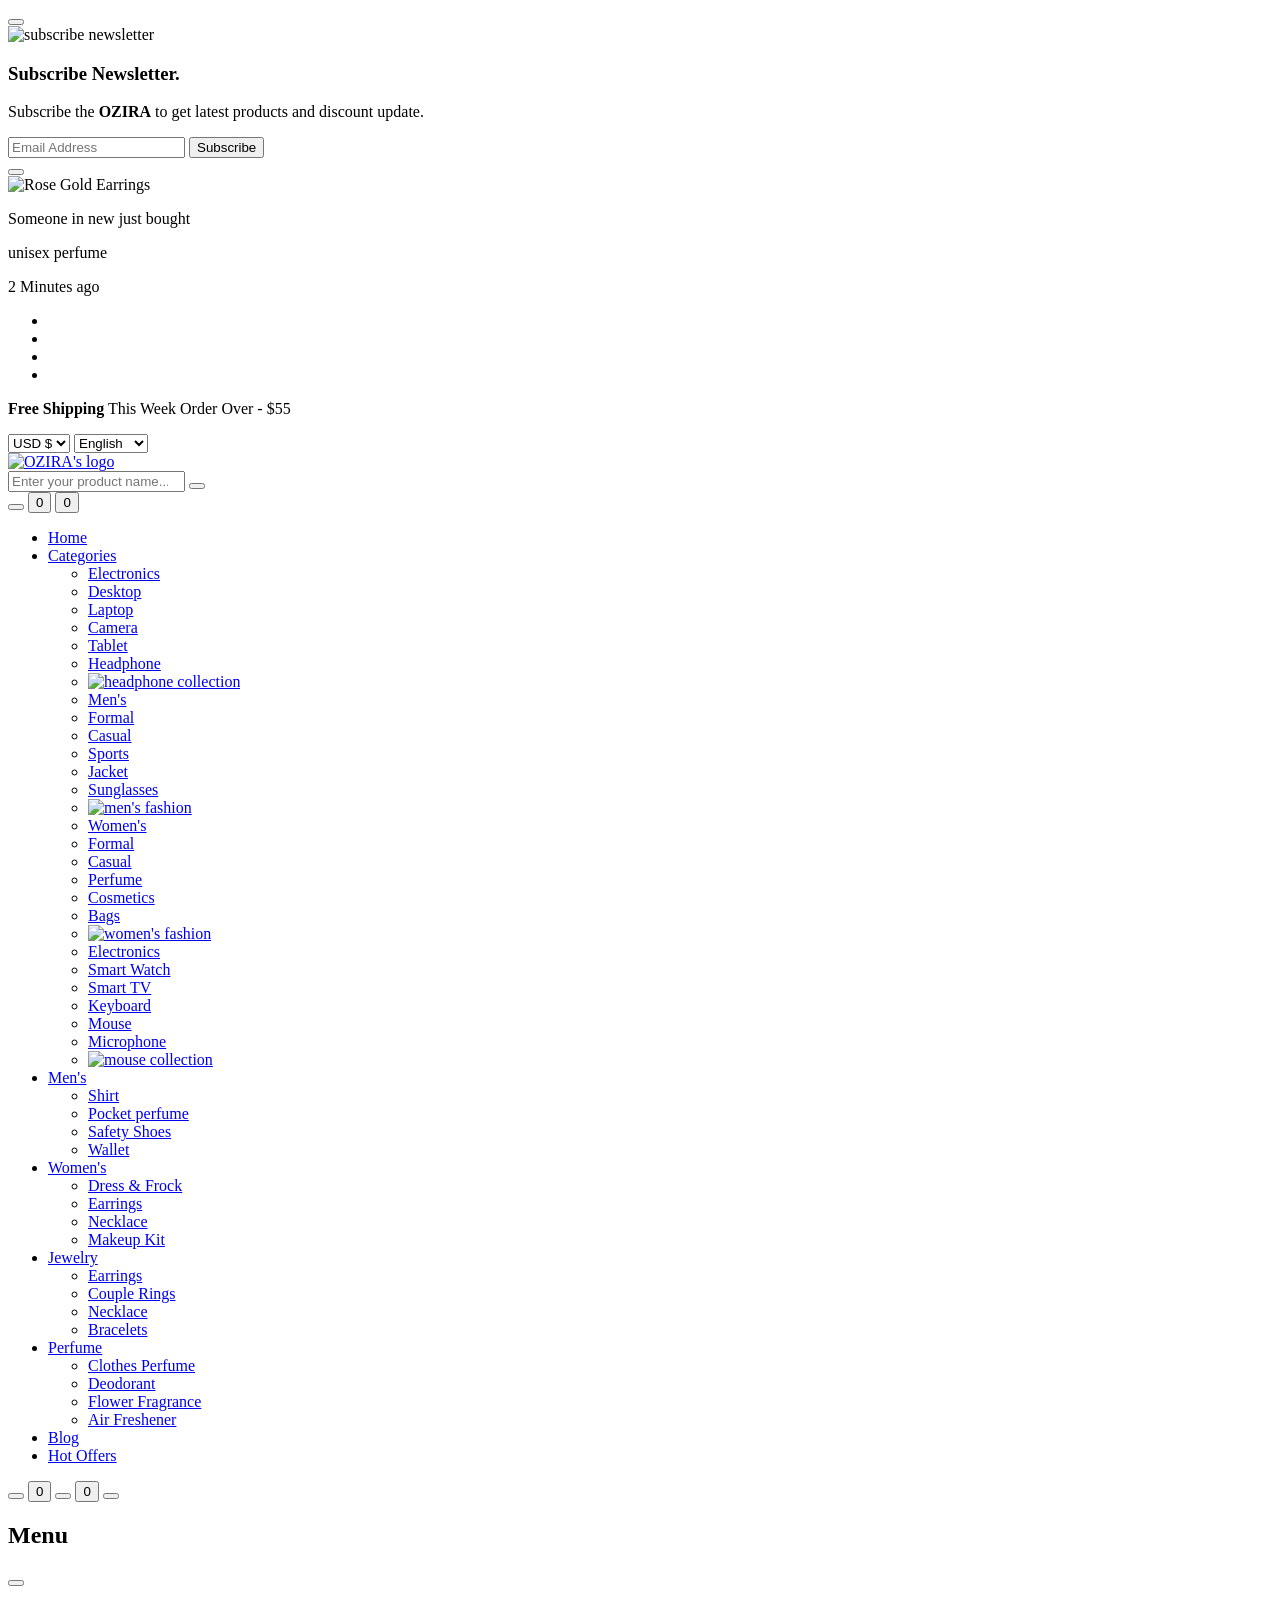
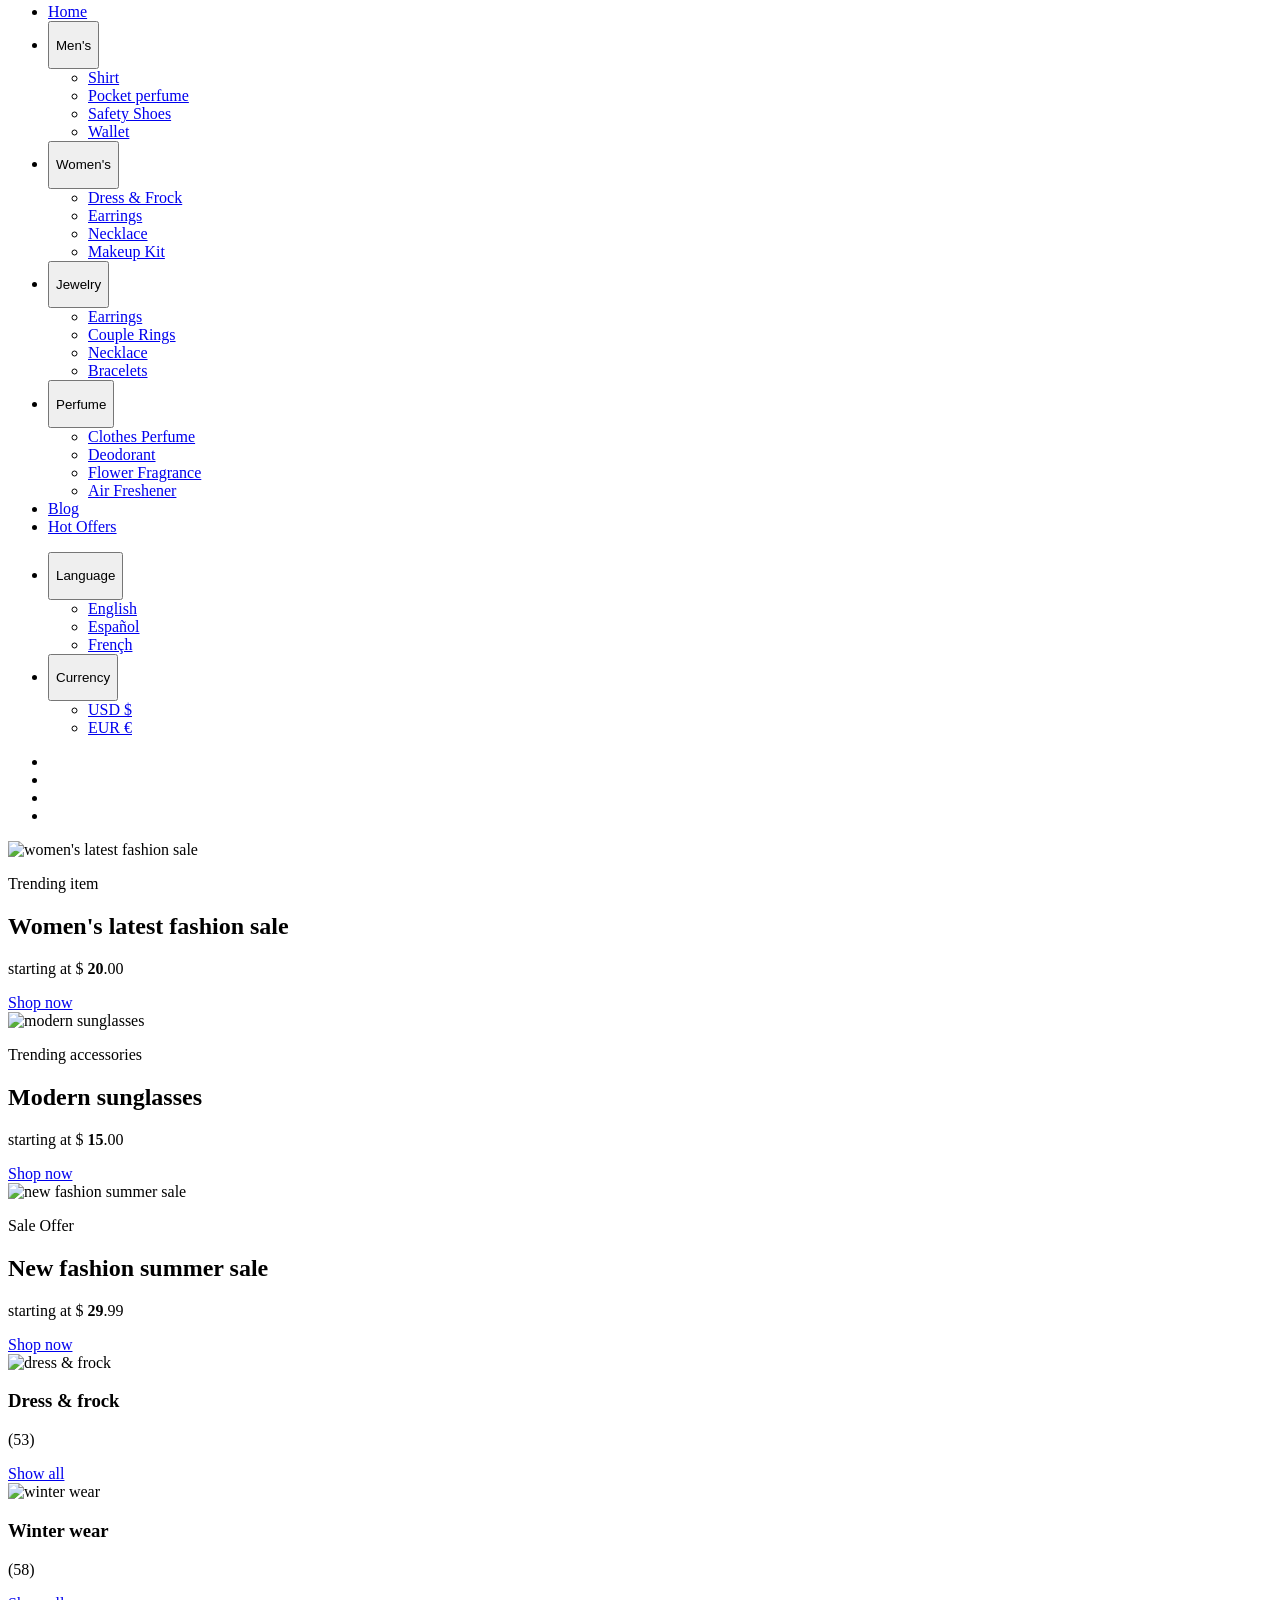
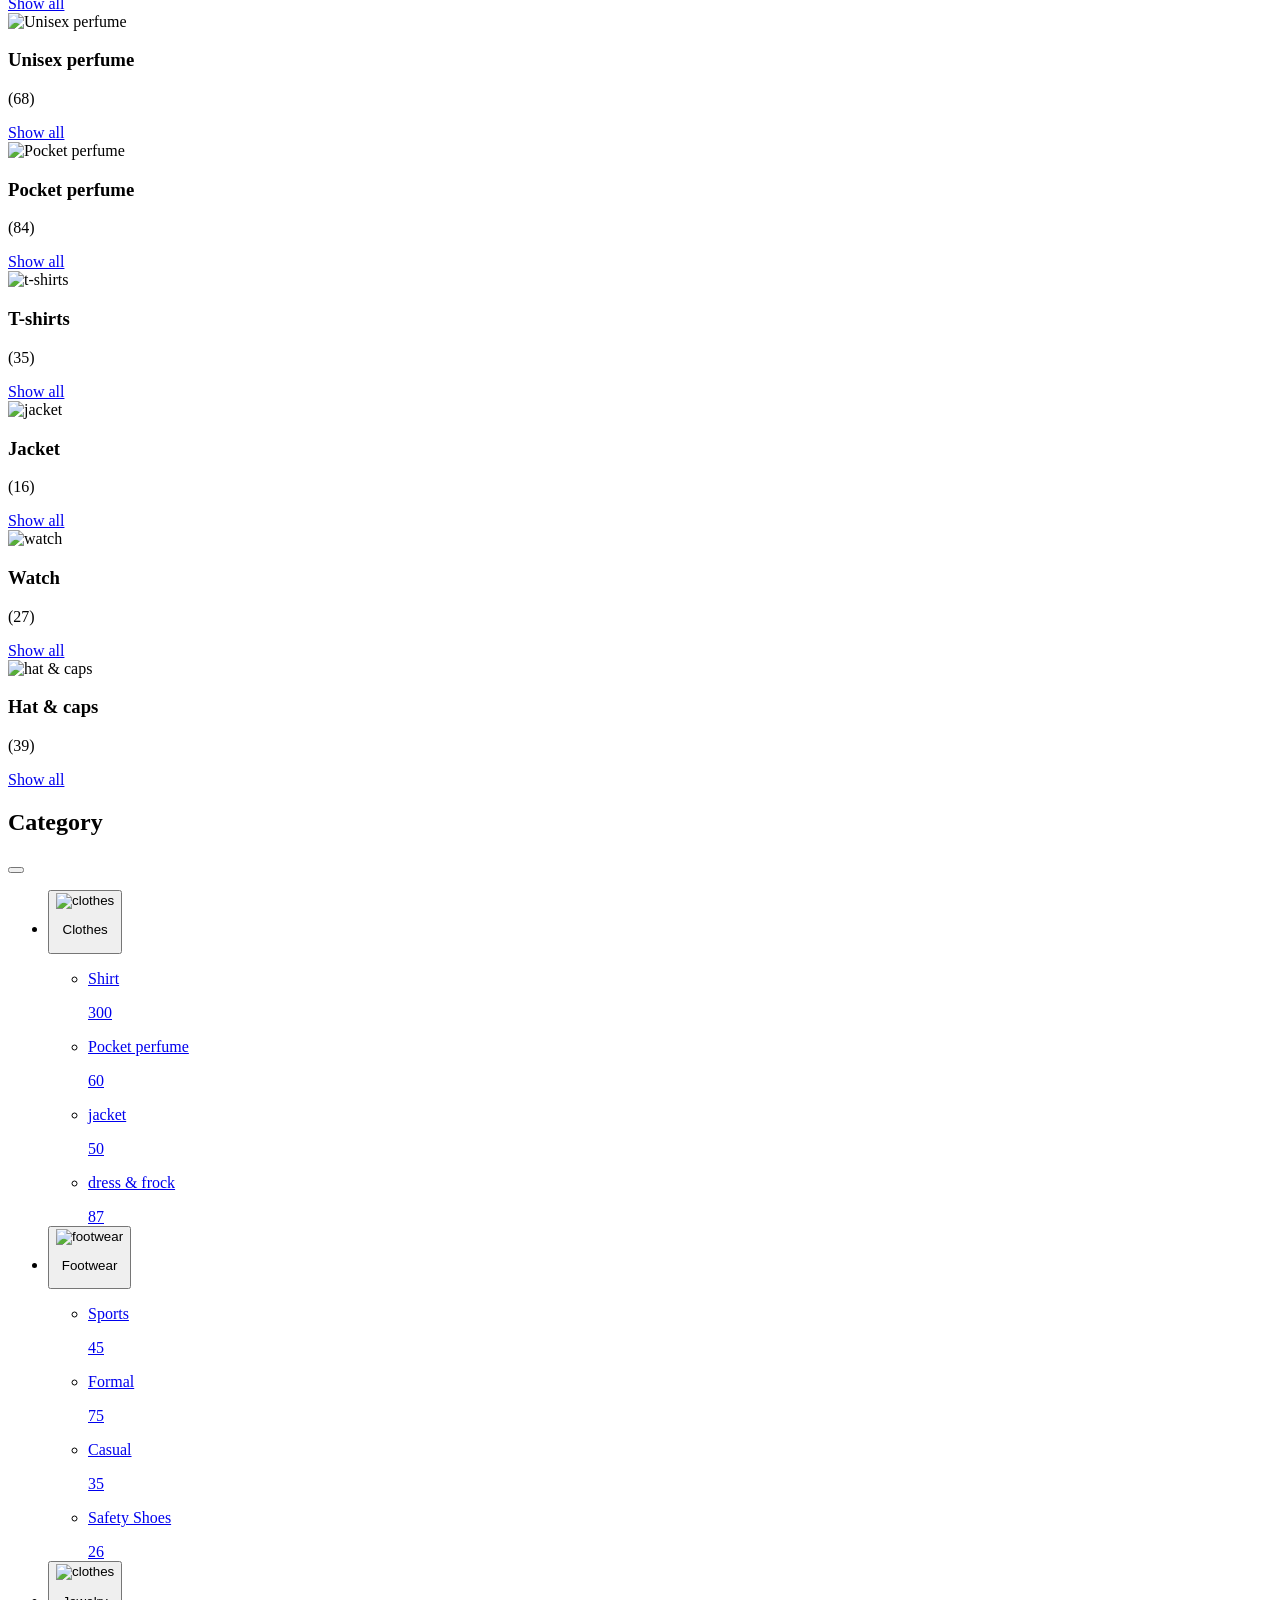
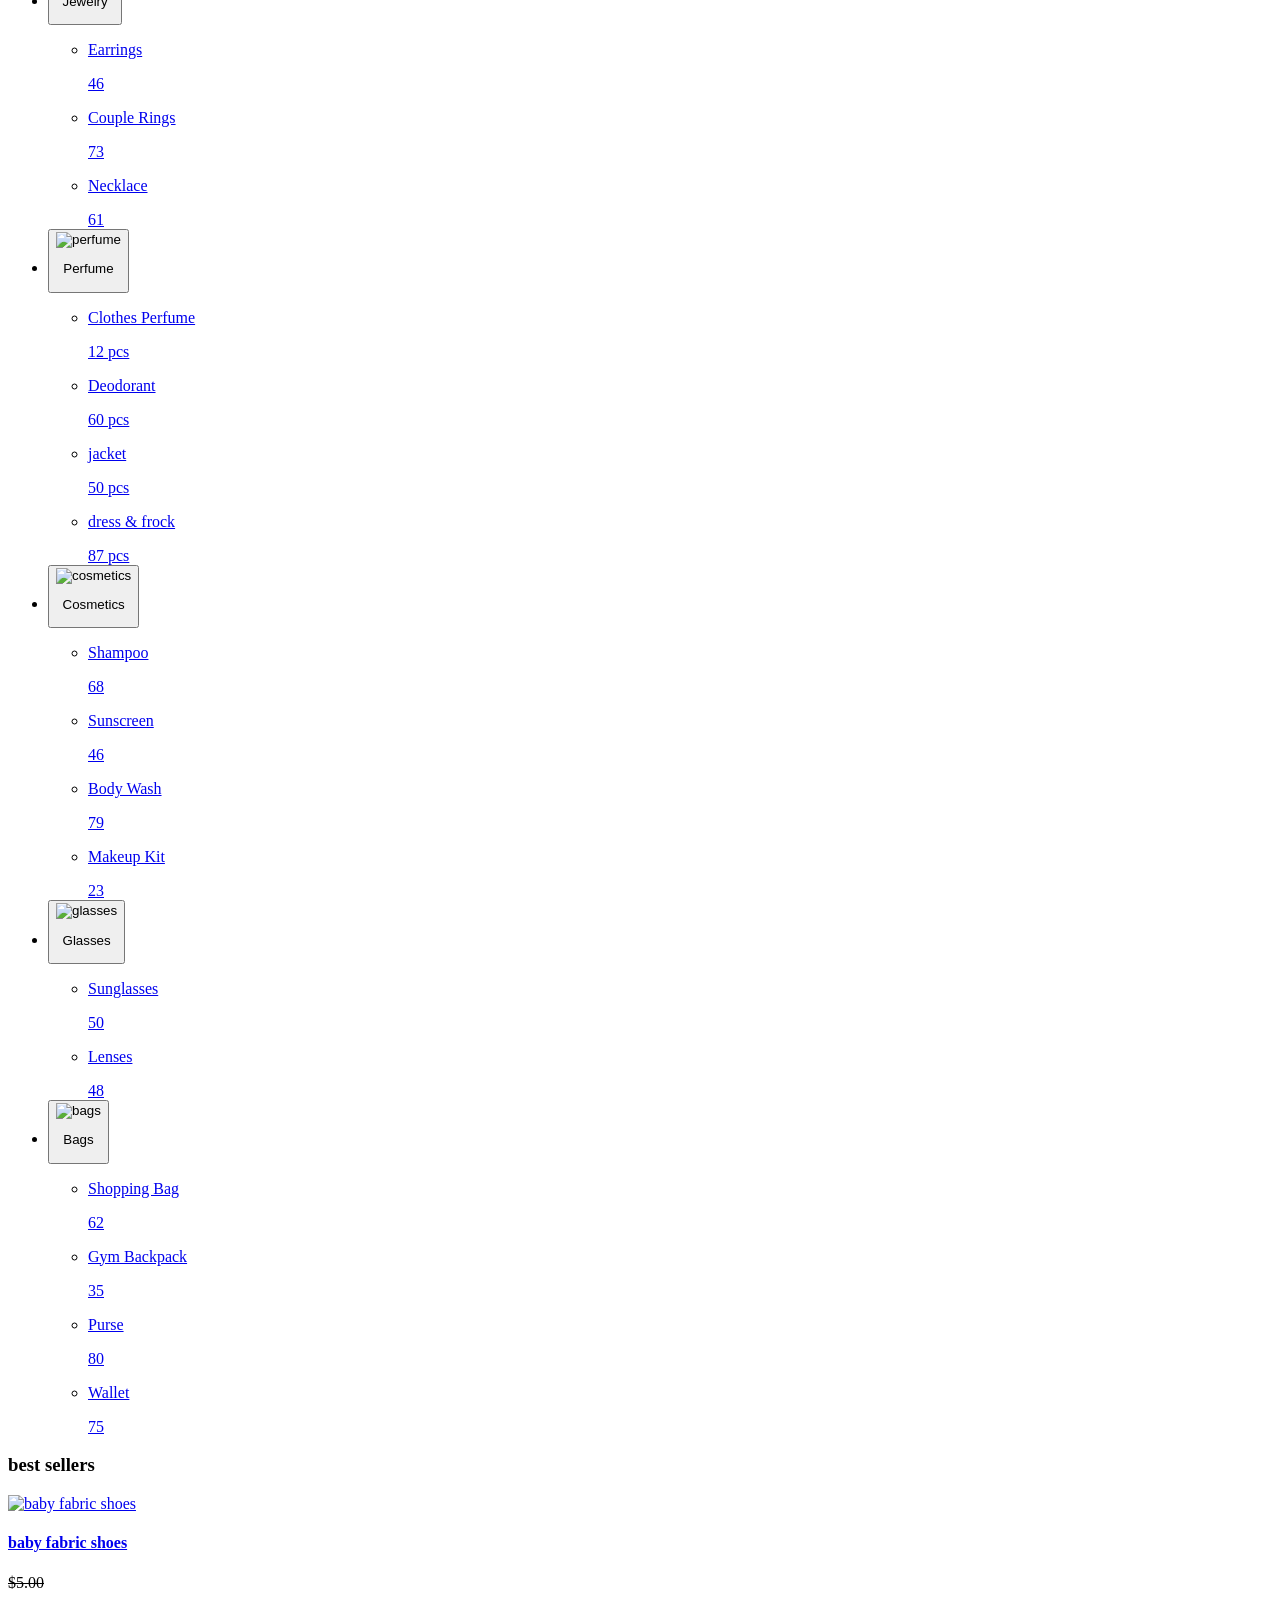
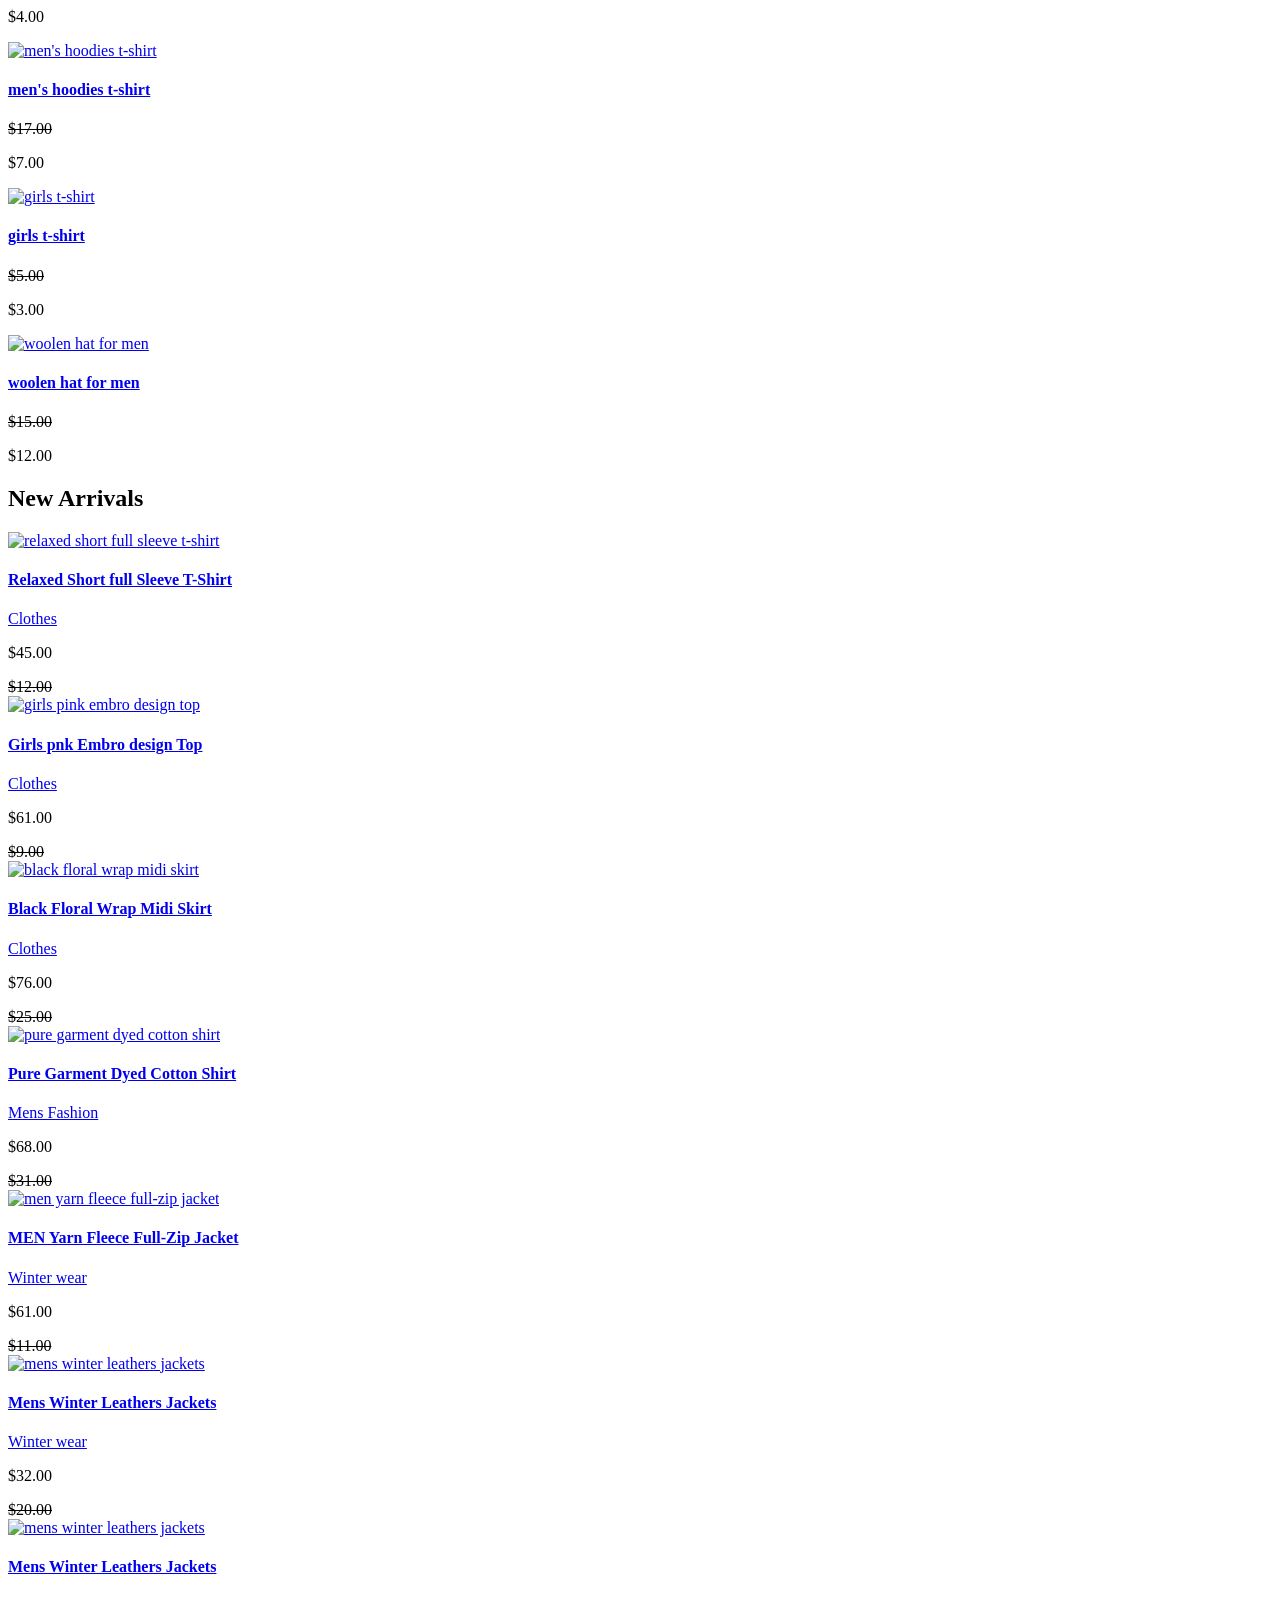
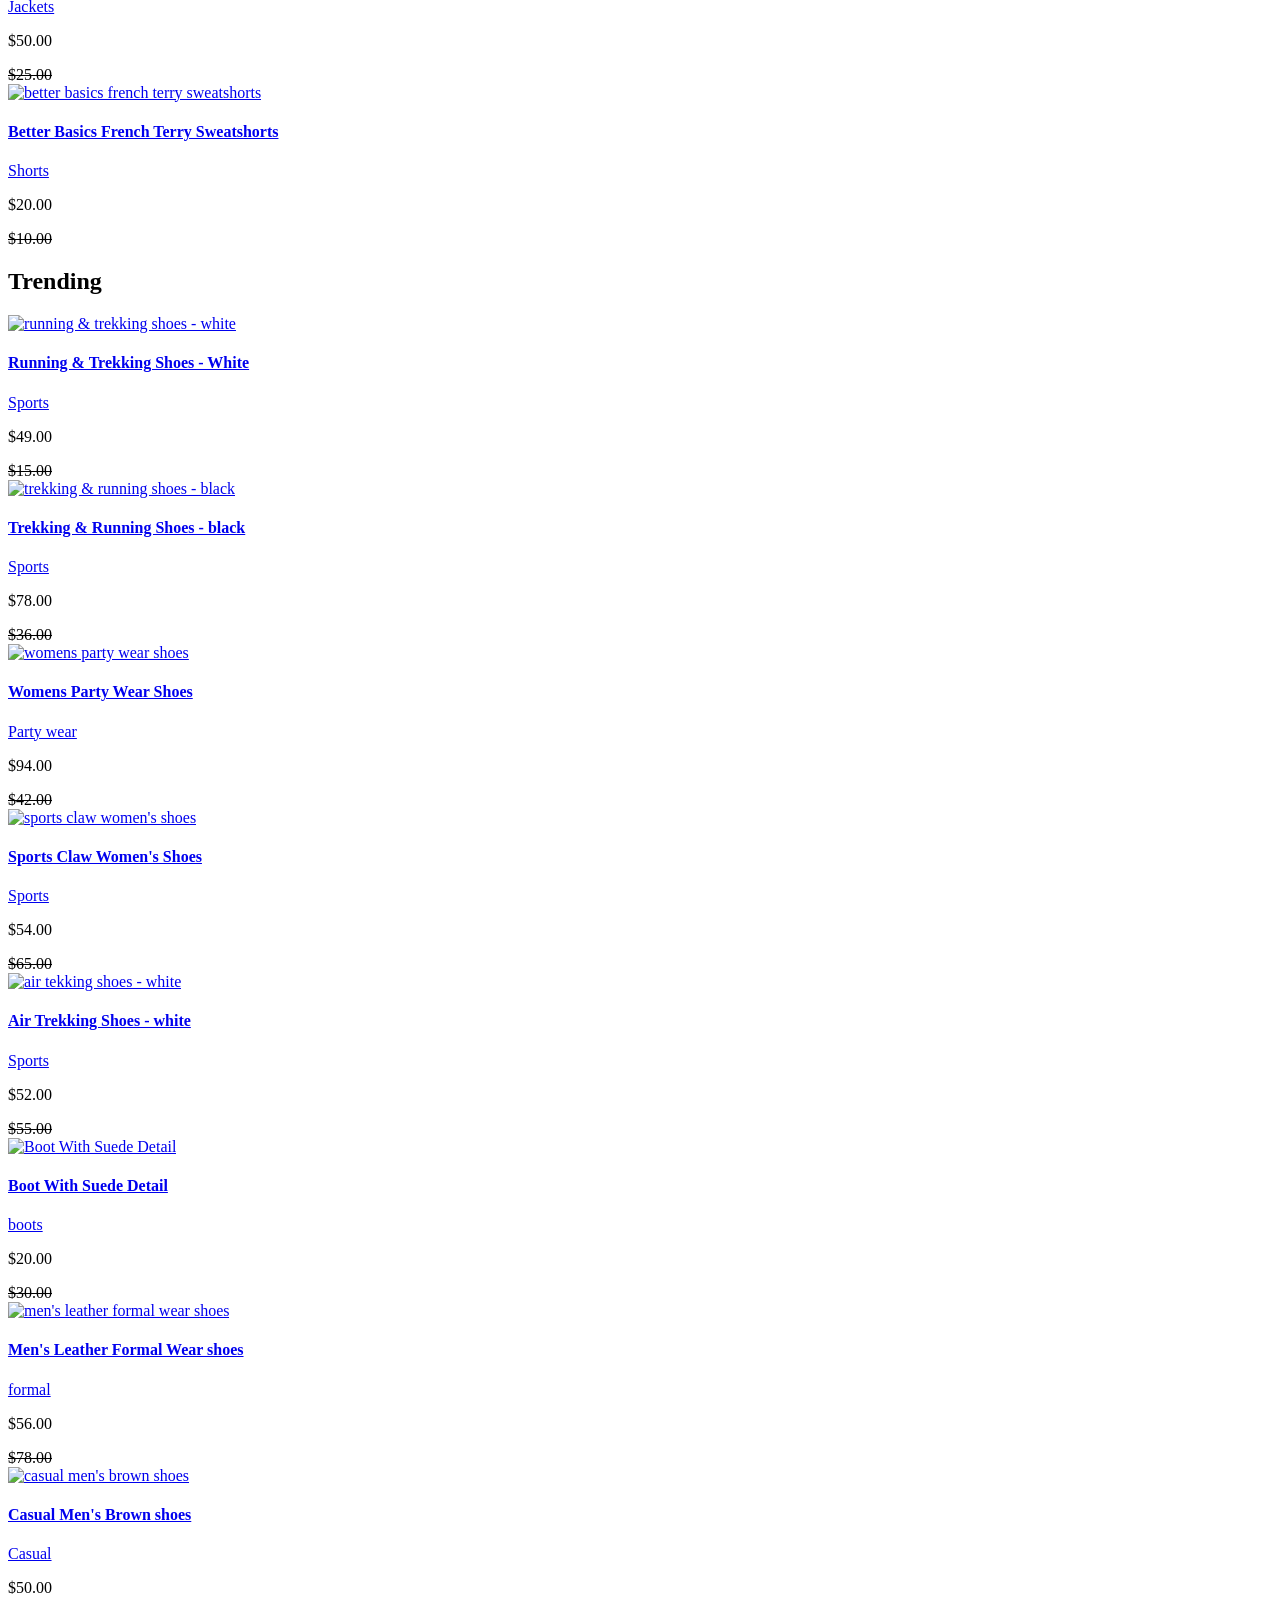
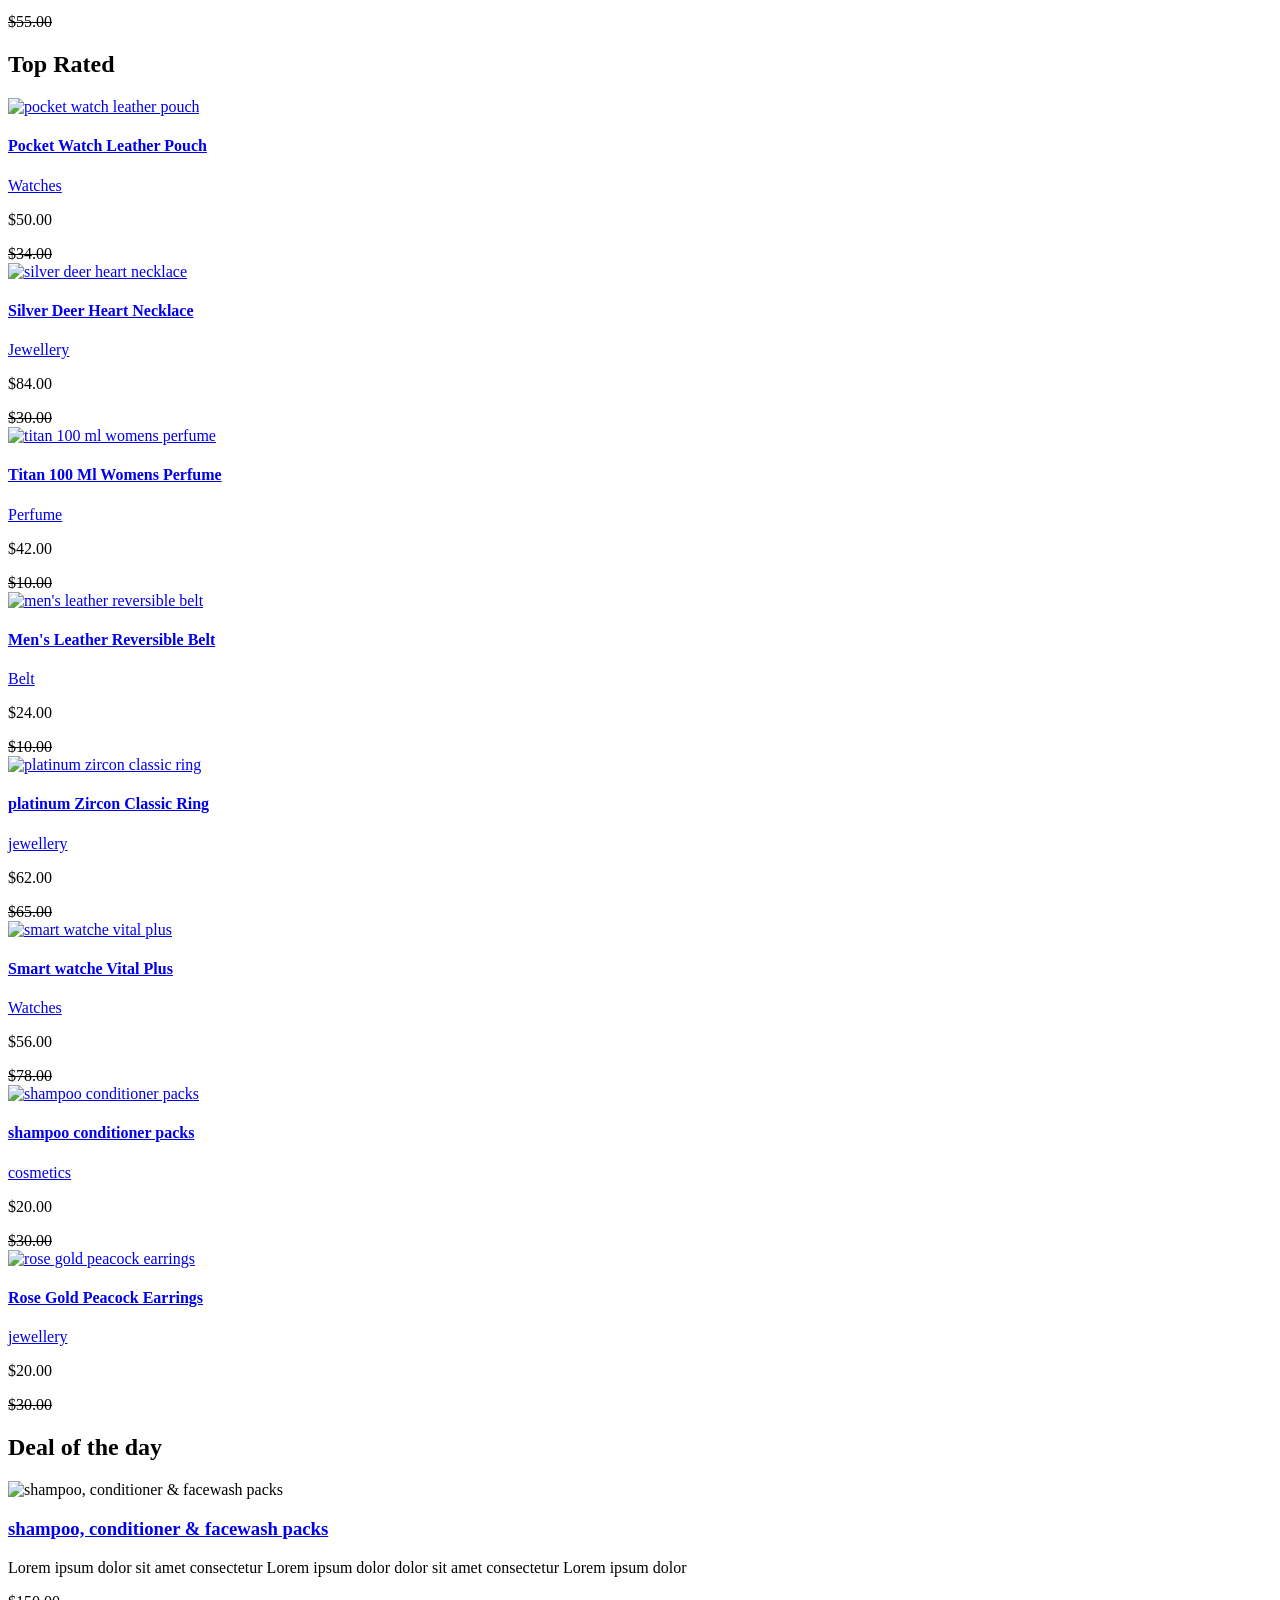
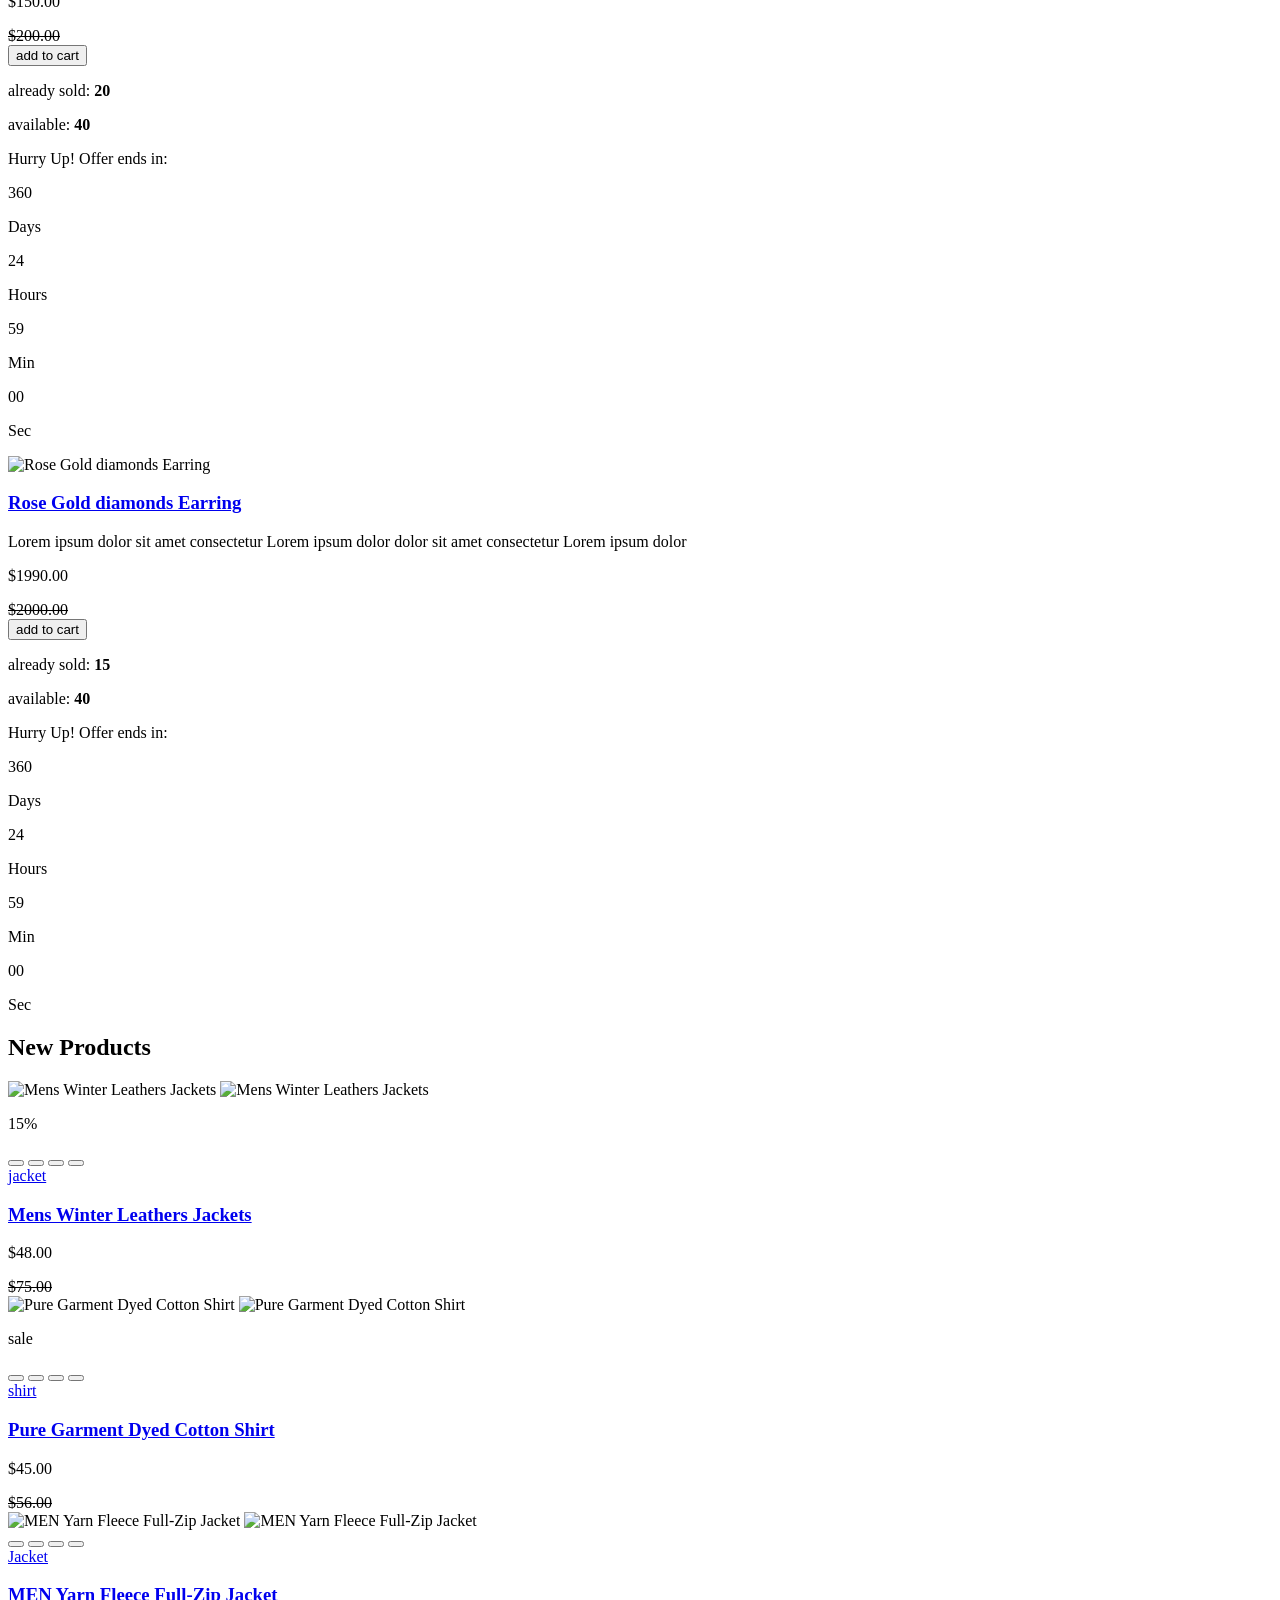
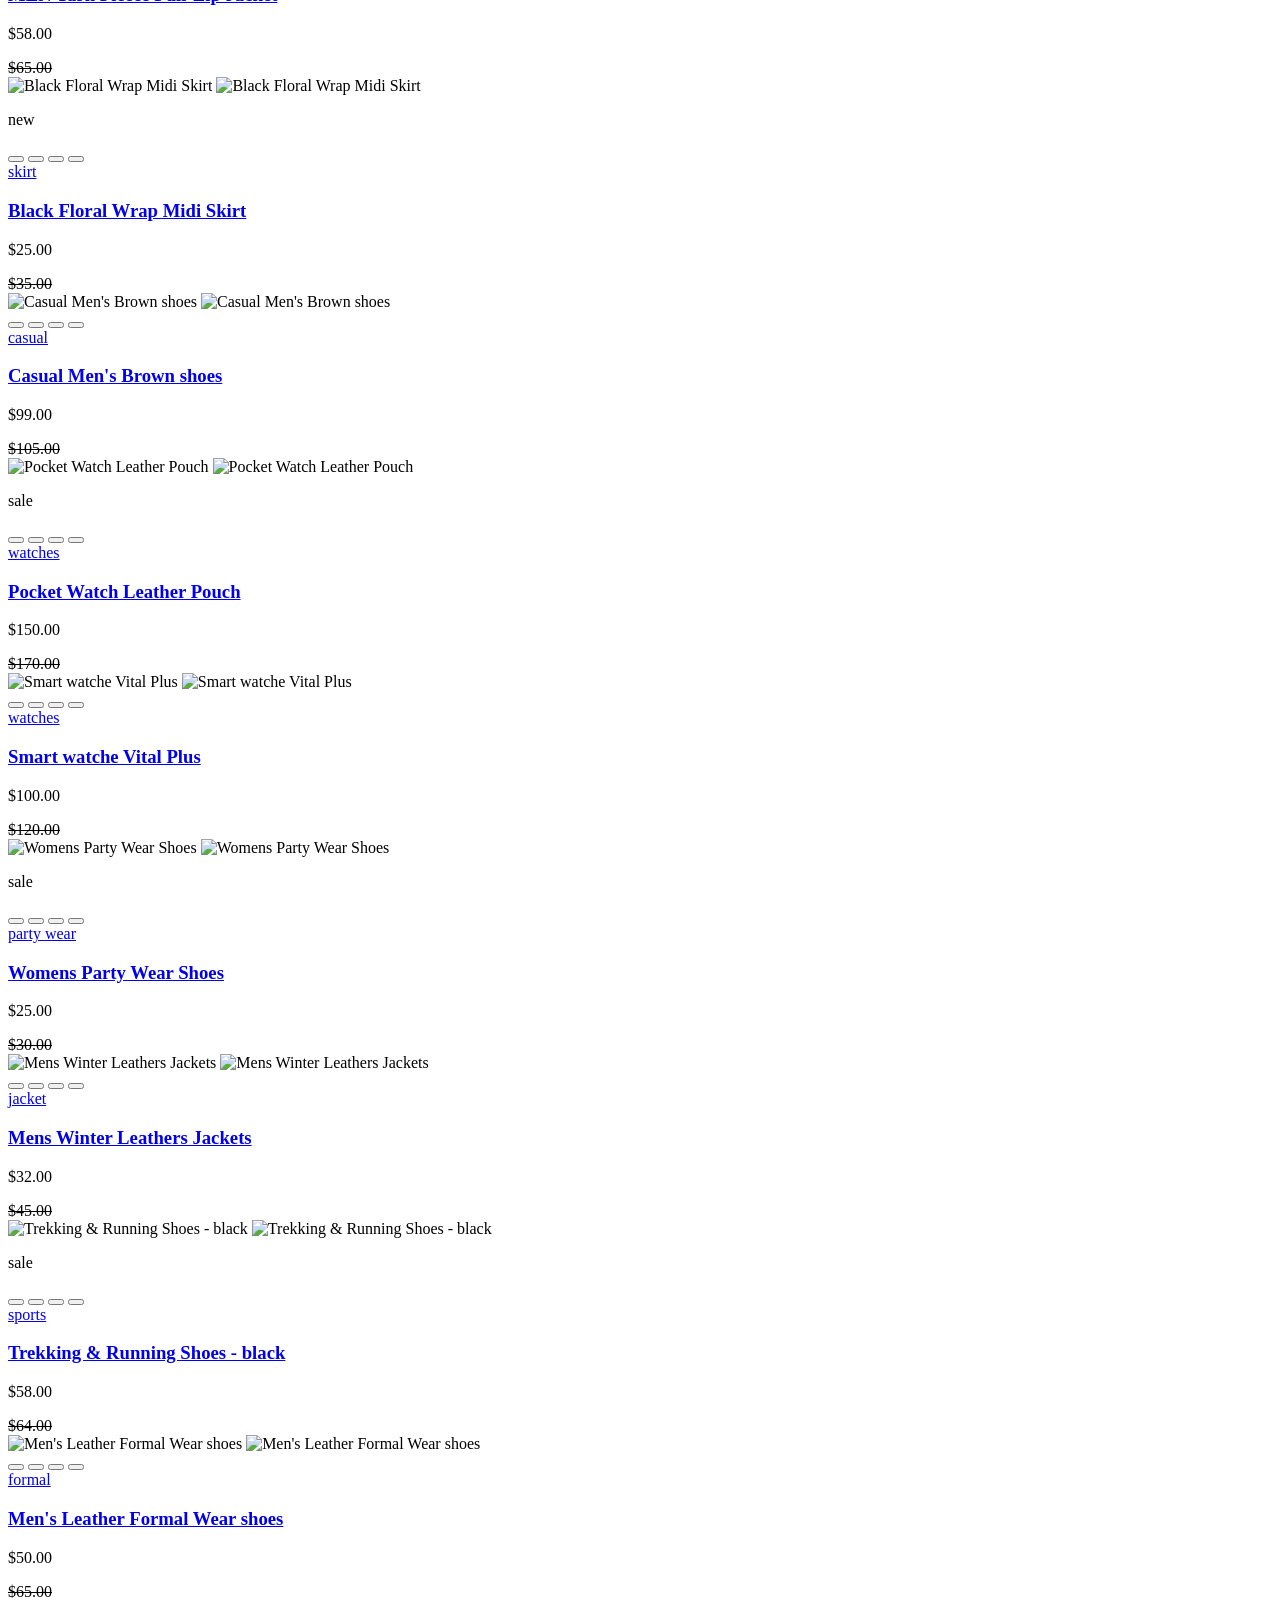
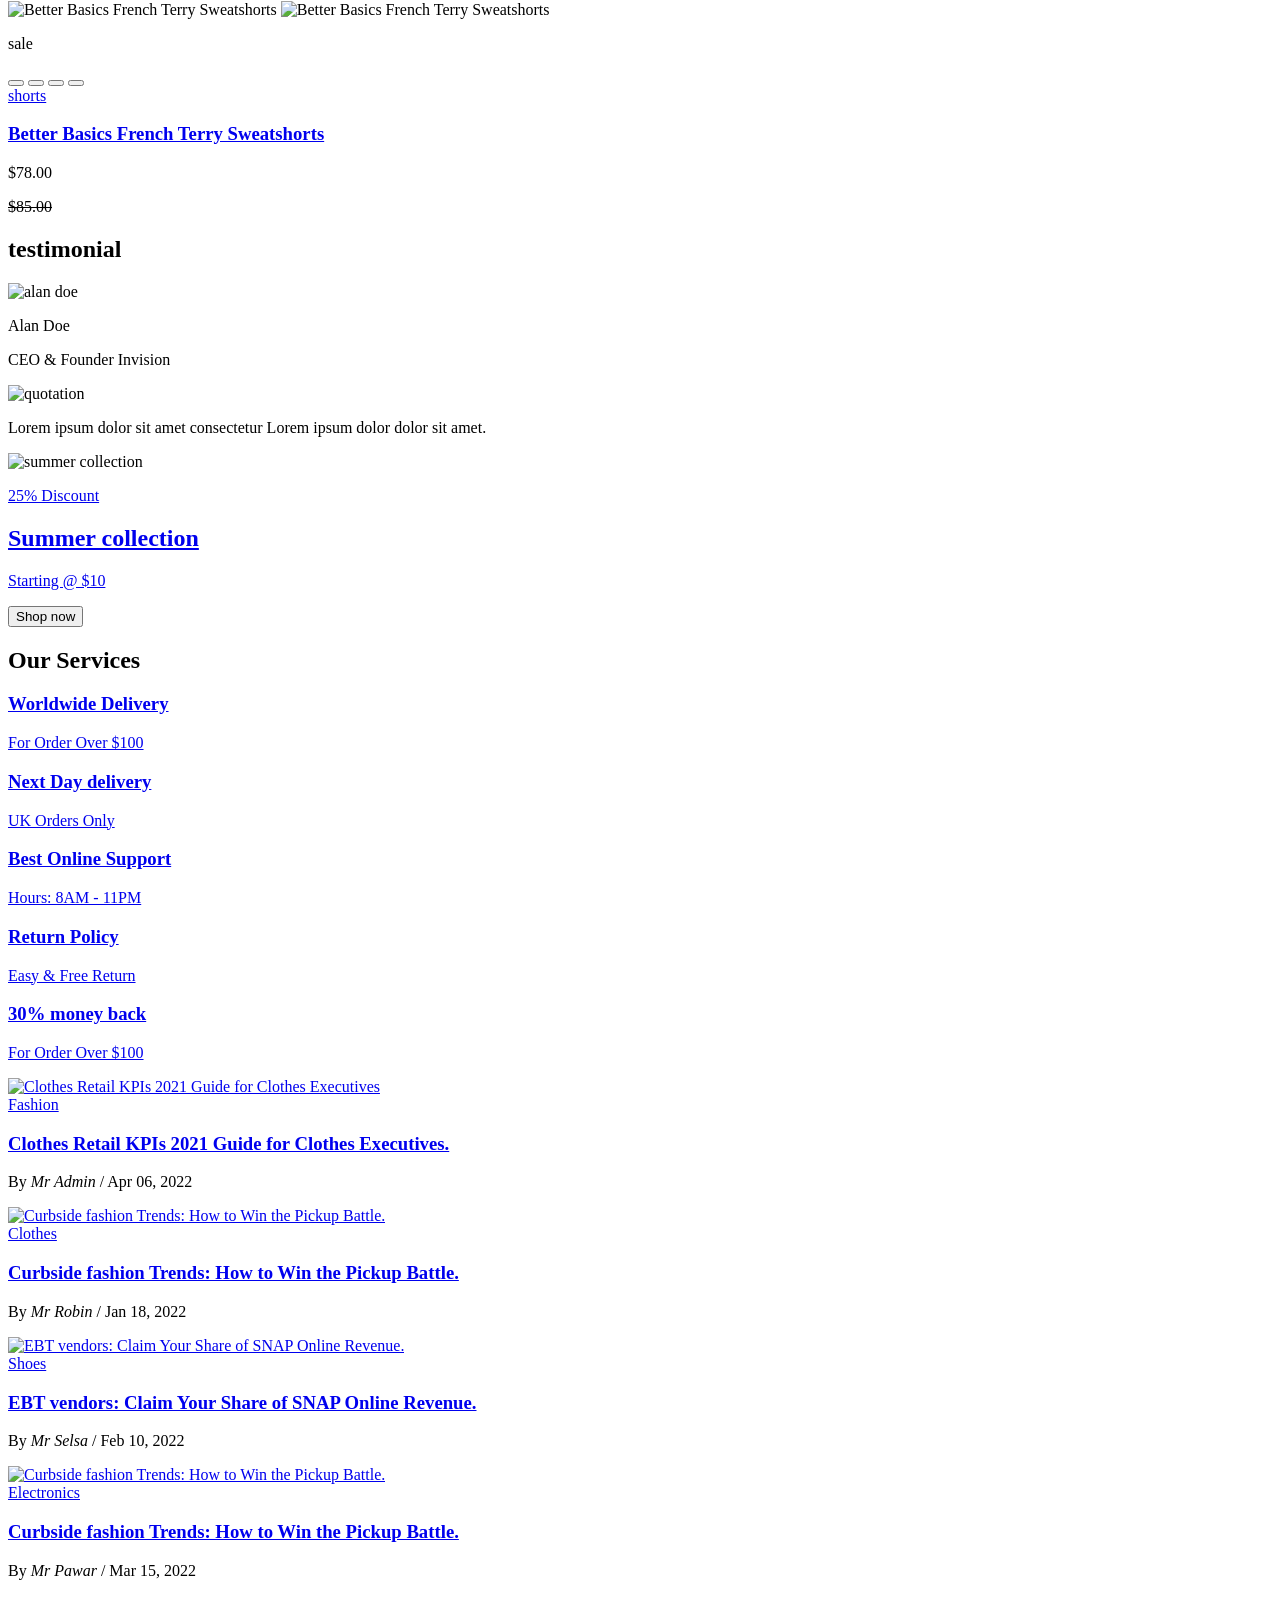
==== commit f78f47c6: "Update brand name from 'Anon' to 'OZIRA'" ====
--- a/index.html
+++ b/index.html
@@ -59,7 +59,7 @@
             <h3 class="newsletter-title">Subscribe Newsletter.</h3>
 
             <p class="newsletter-desc">
-              Subscribe the <b>Anon</b> to get latest products and discount update.
+              Subscribe the <b>OZIRA</b> to get latest products and discount update.
             </p>
 
           </div>
@@ -101,7 +101,7 @@
       </p>
 
       <p class="toast-title">
-        Rose Gold Earrings
+        unisex perfume 
       </p>
 
       <p class="toast-meta">
@@ -189,7 +189,7 @@
       <div class="container">
 
         <a href="#" class="header-logo">
-          <img src="./assets/images/logo/logo.svg" alt="Anon's logo" width="120" height="36">
+          <img src="./assets/images/logo/logo.svg" alt="OZIRA's logo" width="120" height="36">
         </a>
 
         <div class="header-search-container">
@@ -389,7 +389,7 @@
               </li>
 
               <li class="dropdown-item">
-                <a href="#">Shorts & Jeans</a>
+                <a href="#">Pocket perfume </a>
               </li>
 
               <li class="dropdown-item">
@@ -551,7 +551,7 @@
             </li>
 
             <li class="submenu-category">
-              <a href="#" class="submenu-title">Shorts & Jeans</a>
+              <a href="#" class="submenu-title">Pocket perfume </a>
             </li>
 
             <li class="submenu-category">
@@ -901,13 +901,13 @@
           <div class="category-item">
 
             <div class="category-img-box">
-              <img src="./assets/images/icons/glasses.svg" alt="glasses & lens" width="30">
+              <img src="./assets/images/icons/glasses.svg" alt="Unisex perfume " width="30">
             </div>
 
             <div class="category-content-box">
 
               <div class="category-content-flex">
-                <h3 class="category-item-title">Glasses & lens</h3>
+                <h3 class="category-item-title">Unisex perfume </h3>
 
                 <p class="category-item-amount">(68)</p>
               </div>
@@ -921,13 +921,13 @@
           <div class="category-item">
 
             <div class="category-img-box">
-              <img src="./assets/images/icons/shorts.svg" alt="shorts & jeans" width="30">
+              <img src="./assets/images/icons/shorts.svg" alt="Pocket perfume " width="30">
             </div>
 
             <div class="category-content-box">
 
               <div class="category-content-flex">
-                <h3 class="category-item-title">Shorts & jeans</h3>
+                <h3 class="category-item-title">Pocket perfume </h3>
 
                 <p class="category-item-amount">(84)</p>
               </div>
@@ -1084,7 +1084,7 @@
 
                   <li class="sidebar-submenu-category">
                     <a href="#" class="sidebar-submenu-title">
-                      <p class="product-name">shorts & jeans</p>
+                      <p class="product-name">Pocket perfume </p>
                       <data value="60" class="stock" title="Available Stock">60</data>
                     </a>
                   </li>
@@ -3302,7 +3302,7 @@
 
           <a href="#" class="footer-category-link">T-shirt</a>
           <a href="#" class="footer-category-link">Shirts</a>
-          <a href="#" class="footer-category-link">shorts & jeans</a>
+          <a href="#" class="footer-category-link">Pocket perfume </a>
           <a href="#" class="footer-category-link">jacket</a>
           <a href="#" class="footer-category-link">dress & frock</a>
           <a href="#" class="footer-category-link">innerwear</a>
@@ -3566,7 +3566,7 @@
         <img src="./assets/images/payment.png" alt="payment method" class="payment-img">
 
         <p class="copyright">
-          Copyright &copy; <a href="#">Anon</a> all rights reserved.
+          Copyright &copy; <a href="#">OZIRA</a> all rights reserved.
         </p>
 
       </div>
